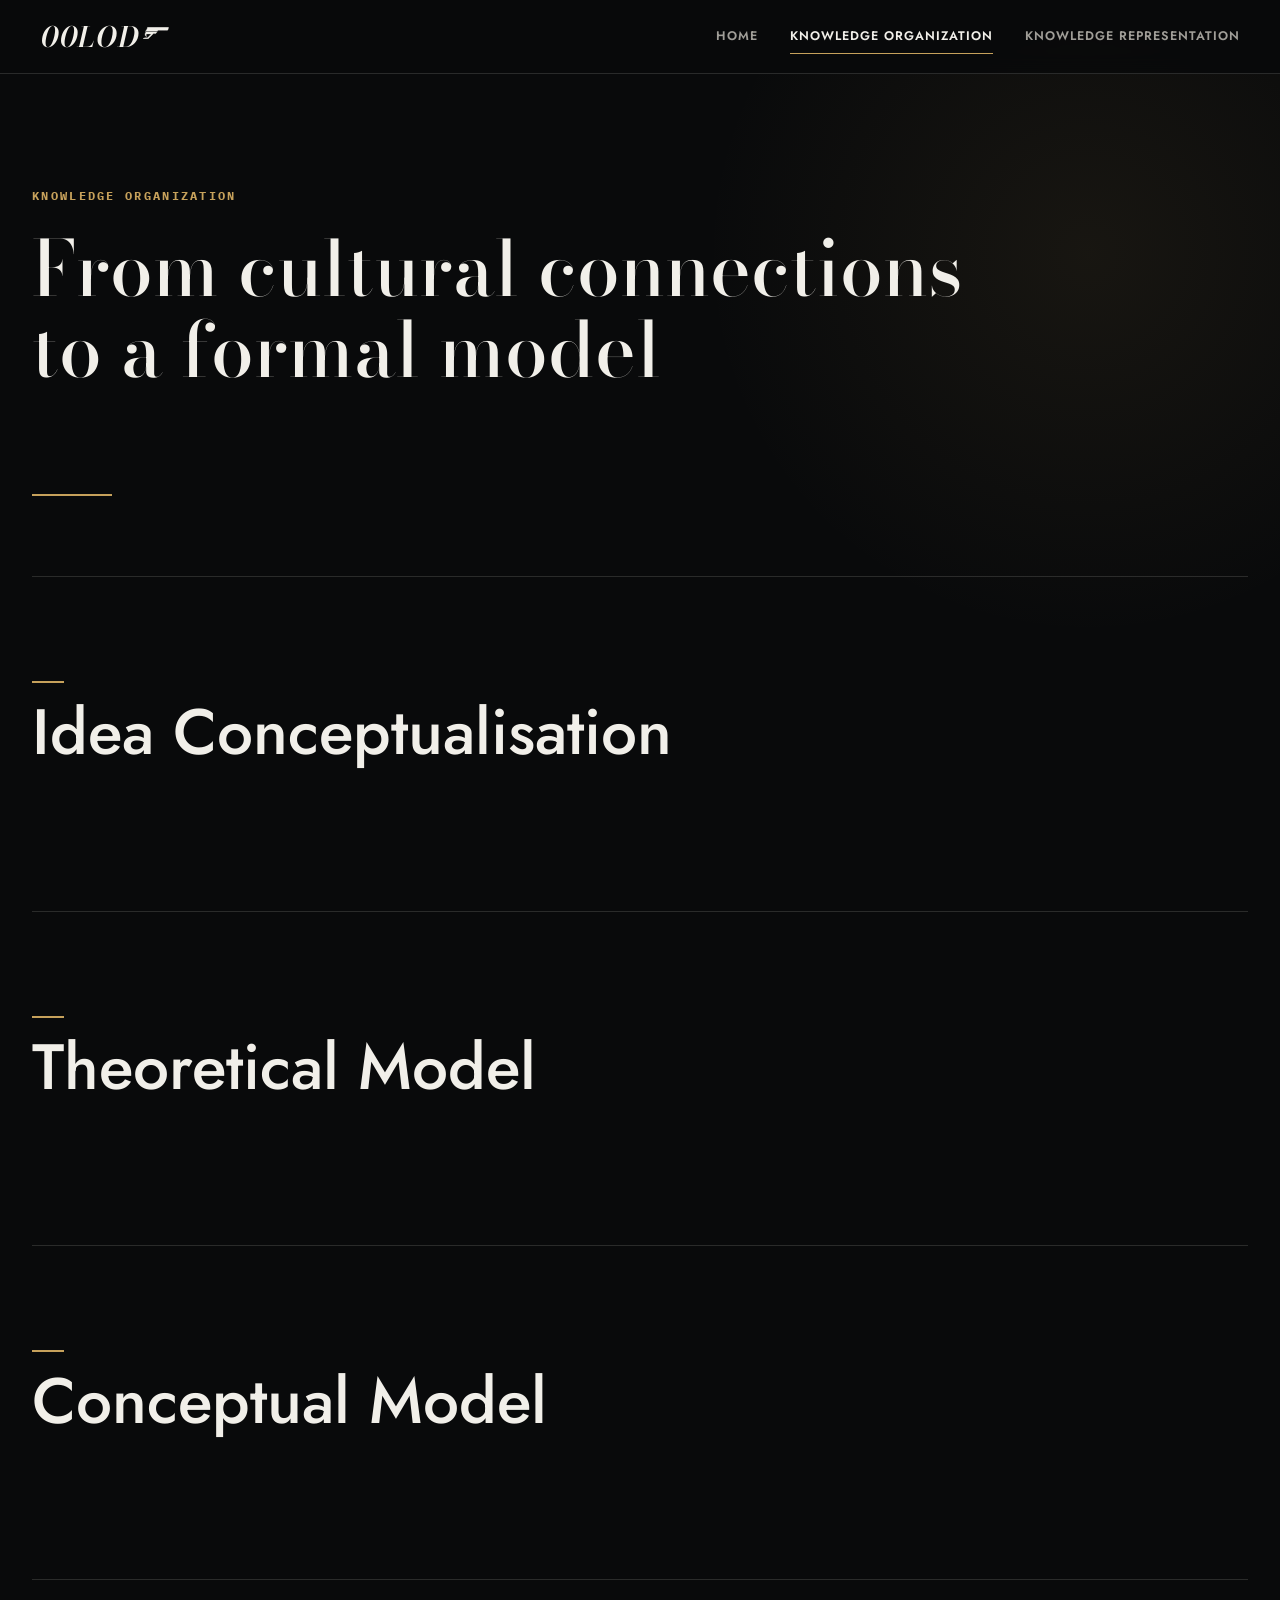
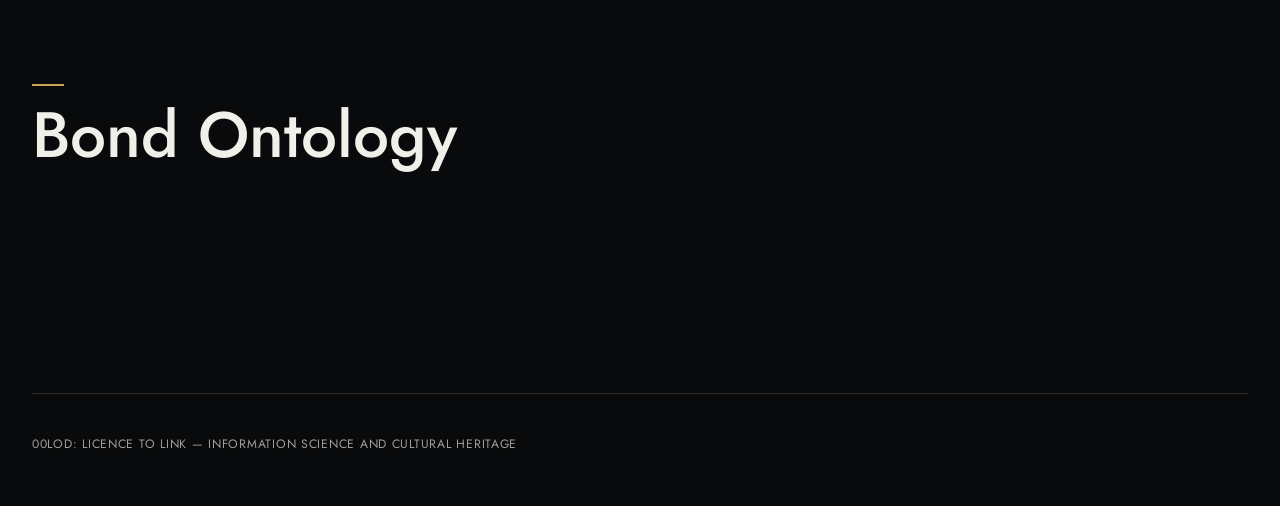
==== pages/knowledge-organization.html @ c0e9fd5c "Add initial project files and functionality" ====
<!DOCTYPE html>
<html lang="en">
<head>
    <meta charset="UTF-8">
    <meta name="viewport" content="width=device-width, initial-scale=1.0">

    <title>Knowledge Organization | 00LOD</title>

    <link rel="preconnect" href="https://fonts.googleapis.com">
    <link rel="preconnect" href="https://fonts.gstatic.com" crossorigin>

    <link href="https://fonts.googleapis.com/css2?family=Bodoni+Moda:opsz,wght@6..96,400;6..96,500;6..96,600&family=IBM+Plex+Mono:wght@400;500;600&family=Jost:wght@300;400;500;600;700&display=swap" rel="stylesheet">

    <link rel="stylesheet" href="../assets/css/style.css">
    <script src="../assets/js/site.js" defer></script>
</head>

<body>

    <header class="site-header">
        <a class="site-logo" href="../index.html" aria-label="00LOD home">
            <span class="logo-text">00LOD</span>
            <img class="logo-mark" src="../assets/img/logo.svg" alt="">
        </a>

        <button class="menu-toggle" type="button" aria-expanded="false" aria-controls="site-nav" aria-label="Open navigation">
            <span></span>
            <span></span>
            <span></span>
        </button>

        <nav class="site-nav" id="site-nav" aria-label="Main navigation">
            <a href="../index.html">Home</a>
            <a href="knowledge-organization.html" class="active">Knowledge Organization</a>
            <a href="knowledge-representation.html">Knowledge Representation</a>
        </nav>
    </header>

    <main>

        <section class="page-heading">
            <p class="eyebrow">Knowledge Organization</p>
            <h1>From cultural connections to a formal model</h1>
        </section>

        <section class="section" id="idea-conceptualisation">
            <h2>Idea Conceptualisation</h2>

            <!-- Selected entities and initial research framework -->
        </section>

        <section class="section" id="theoretical-model">
            <h2>Theoretical Model</h2>

            <!-- Theoretical model -->
        </section>

        <section class="section" id="conceptual-model">
            <h2>Conceptual Model</h2>

            <!-- Conceptual model -->
        </section>

        <section class="section" id="ontology">
            <h2>Bond Ontology</h2>

            <!-- Ontology description and LODE documentation -->
        </section>

    </main>

    <footer class="site-footer">
        <p>
            00LOD: Licence to Link — Information Science and Cultural Heritage
        </p>
    </footer>

</body>
</html>
---- assets/css/style.css ----
:root {
    --black: #090a0b;
    --black-soft: #101112;
    --surface: #161718;
    --surface-light: #1d1f20;
    --white: #f1efe9;
    --text: #dedcd6;
    --muted: #a09e98;
    --gold: #c6a15b;
    --gold-light: #dfc489;
    --gold-dark: #8f7139;
    --border: rgba(241, 239, 233, 0.14);
    --border-gold: rgba(198, 161, 91, 0.45);
    --max-width: 1240px;
    --header-height: 74px;
}

/* ---------------------------------
   RESET
---------------------------------- */

* {
    box-sizing: border-box;
}

html {
    scroll-behavior: smooth;
}

body {
    margin: 0;
    background:
        radial-gradient(
            circle at 85% 12%,
            rgba(198, 161, 91, 0.08),
            transparent 24rem
        ),
        var(--black);
    color: var(--text);
    font-family: "Jost", Arial, sans-serif;
    line-height: 1.65;
    -webkit-font-smoothing: antialiased;
}

img,
svg {
    max-width: 100%;
    height: auto;
}

a {
    color: inherit;
}

/* ---------------------------------
   TYPOGRAPHY
---------------------------------- */

h1,
h2,
h3 {
    margin-top: 0;
    color: var(--white);
    font-weight: 500;
    line-height: 1.05;
}

h1 {
    font-family: "Bodoni Moda", Georgia, serif;
    font-size: clamp(3.5rem, 8vw, 7.5rem);
}

h2 {
    font-size: clamp(2.2rem, 5vw, 4.2rem);
}

h3 {
    font-size: 1.4rem;
}

p {
    margin-top: 0;
}

::selection {
    background: var(--gold);
    color: var(--black);
}

.eyebrow,
.file-number,
.metadata-label {
    font-family: "IBM Plex Mono", Consolas, monospace;
}

/* ---------------------------------
   HEADER
---------------------------------- */

.site-header {
    min-height: var(--header-height);
    display: flex;
    justify-content: space-between;
    align-items: center;
    padding: 0 2.5rem;
    position: sticky;
    top: 0;
    z-index: 1000;
    background: rgba(9, 10, 11, 0.94);
    border-bottom: 1px solid var(--border);
    backdrop-filter: blur(10px);
}

.site-logo {
    display: inline-flex;
    align-items: center;
    gap: 0.16rem;
    color: var(--white);
    text-decoration: none;
    flex-shrink: 0;
}

.logo-text {
    font-family: "Bodoni Moda", Georgia, serif;
    font-size: 1.75rem;
    font-weight: 600;
    font-style: italic;
    line-height: 1;
    letter-spacing: 0.04em;
}

.logo-mark {
    width: 1.6rem;
    height: auto;
    display: block;
    flex-shrink: 0;
    transform: translateY(-4px);
}

.site-nav {
    display: flex;
    align-items: center;
    gap: 2rem;
}

.site-nav a {
    position: relative;
    padding: 1.65rem 0;
    color: var(--muted);
    font-size: 0.78rem;
    font-weight: 600;
    letter-spacing: 0.08em;
    text-transform: uppercase;
    text-decoration: none;
    transition: color 0.2s ease;
}

.site-nav a:hover,
.site-nav a.active {
    color: var(--white);
}

.site-nav a::after {
    content: "";
    height: 1px;
    width: 0;
    position: absolute;
    bottom: 1.2rem;
    left: 0;
    background: var(--gold);
    transition: width 0.25s ease;
}

.site-nav a:hover::after,
.site-nav a.active::after {
    width: 100%;
}

/* ---------------------------------
   HAMBURGER MENU
---------------------------------- */

.menu-toggle {
    display: none;
    width: 28px;
    padding: 0;
    background: transparent;
    border: 0;
    cursor: pointer;
}

.menu-toggle span {
    display: block;
    width: 28px;
    height: 1.5px;
    margin: 5px 0;
    background: var(--white);
    transform-origin: center;
    transition: transform 0.25s ease, opacity 0.25s ease;
}

.menu-toggle[aria-expanded="true"] span:nth-child(1) {
    transform: translateY(6.5px) rotate(45deg);
}

.menu-toggle[aria-expanded="true"] span:nth-child(2) {
    opacity: 0;
}

.menu-toggle[aria-expanded="true"] span:nth-child(3) {
    transform: translateY(-6.5px) rotate(-45deg);
}

/* ---------------------------------
   MAIN LAYOUT
---------------------------------- */

main {
    width: min(calc(100% - 4rem), var(--max-width));
    margin: 0 auto;
}

/* ---------------------------------
   HERO
---------------------------------- */

.hero {
    min-height: calc(100vh - var(--header-height));
    display: flex;
    flex-direction: column;
    justify-content: center;
    position: relative;
    padding: 7rem 0 8rem;
}

.hero::before {
    content: "007";
    position: absolute;
    right: 0;
    top: 50%;
    transform: translateY(-55%);
    color: rgba(241, 239, 233, 0.025);
    font-size: clamp(10rem, 28vw, 25rem);
    font-weight: 700;
    line-height: 0.8;
    letter-spacing: -0.08em;
    pointer-events: none;
    user-select: none;
}

.hero::after {
    content: "";
    position: absolute;
    left: 0;
    bottom: 3rem;
    width: 100%;
    height: 1px;
    background: linear-gradient(
        90deg,
        var(--gold),
        var(--border) 22%,
        transparent 70%
    );
}

.eyebrow {
    margin-bottom: 1.5rem;
    color: var(--gold);
    font-size: 0.72rem;
    font-weight: 700;
    letter-spacing: 0.2em;
    text-transform: uppercase;
}

.hero h1 {
    max-width: 1050px;
    margin-bottom: 2.2rem;
    position: relative;
    z-index: 1;
}

.research-question {
    max-width: 900px;
    margin-bottom: 1.8rem;
    color: var(--white);
    font-size: clamp(1.4rem, 3vw, 2.15rem);
    font-weight: 300;
    line-height: 1.3;
}

.research-question::before {
    content: "RQ";
    display: inline-block;
    margin-right: 1rem;
    padding-right: 1rem;
    border-right: 1px solid var(--gold);
    color: var(--gold);
    font-size: 0.62em;
    font-weight: 700;
    letter-spacing: 0.14em;
}

.intro {
    max-width: 760px;
    color: var(--muted);
    font-size: 1.08rem;
}

/* ---------------------------------
   PAGE HEADINGS
---------------------------------- */

.page-heading {
    min-height: 52vh;
    display: flex;
    flex-direction: column;
    justify-content: flex-end;
    padding: 7rem 0 5rem;
    position: relative;
}

.page-heading::after {
    content: "";
    width: 5rem;
    height: 2px;
    margin-top: 2.5rem;
    background: var(--gold);
}

.page-heading h1 {
    max-width: 1000px;
    font-size: clamp(3rem, 6vw, 5.8rem);
}

/* ---------------------------------
   SECTIONS
---------------------------------- */

.section {
    padding: 6.5rem 0;
    border-top: 1px solid var(--border);
}

.section > p {
    max-width: 820px;
    color: var(--muted);
    font-size: 1.05rem;
}

.section h2 {
    position: relative;
    margin-bottom: 2.5rem;
}

.section h2::before {
    content: "";
    display: block;
    width: 2rem;
    height: 2px;
    margin-bottom: 1rem;
    background: var(--gold);
}

/* ---------------------------------
   PROJECT
---------------------------------- */

.project-grid {
    display: grid;
    grid-template-columns: 1.4fr 1fr;
    gap: 5rem;
    align-items: start;
}

.project-intro {
    max-width: 700px;
    color: var(--text);
    font-size: 1.15rem;
}

.project-intro p:last-child {
    color: var(--muted);
}

.project-facts {
    border-top: 1px solid var(--border);
}

.project-fact {
    display: flex;
    flex-direction: column;
    gap: 0.3rem;
    padding: 1.1rem 0;
    border-bottom: 1px solid var(--border);
}

.project-label {
    color: var(--gold);
    font-family: "IBM Plex Mono", Consolas, monospace;
    font-size: 0.68rem;
    font-weight: 600;
    letter-spacing: 0.12em;
    text-transform: uppercase;
}

/* ---------------------------------
   MISSION FILES
---------------------------------- */

.mission-grid {
    display: grid;
    grid-template-columns: repeat(auto-fit, minmax(220px, 1fr));
    gap: 1.25rem;
    margin-top: 3rem;
}

.mission-card {
    overflow: hidden;
    background: var(--surface);
    border: 1px solid var(--border);
    transition: transform 0.25s ease, border-color 0.25s ease;
}

.mission-card:hover {
    transform: translateY(-4px);
    border-color: var(--border-gold);
}

.mission-card-link {
    display: block;
    height: 100%;
    text-decoration: none;
}

.mission-card img {
    display: block;
    width: 100%;
    aspect-ratio: 4 / 3;
    object-fit: cover;
    filter: grayscale(20%) contrast(1.05);
    transition: filter 0.3s ease, transform 0.35s ease;
}

.mission-card img.contain {
    object-fit: contain;
    padding: 1rem;
    background: var(--black-soft);
}

.mission-card:hover img {
    filter: grayscale(0);
    transform: scale(1.015);
}

.mission-card-content {
    padding: 1.25rem;
}

.mission-card .file-number,
.dossier .file-number {
    display: block;
    margin-bottom: 0.65rem;
    color: var(--gold);
    font-family: "IBM Plex Mono", Consolas, monospace;
    font-size: 0.68rem;
    font-weight: 600;
    letter-spacing: 0.14em;
    text-transform: uppercase;
}

.mission-card h3 {
    margin-bottom: 1rem;
}

.open-dossier {
    color: var(--muted);
    font-family: "IBM Plex Mono", Consolas, monospace;
    font-size: 0.68rem;
    letter-spacing: 0.08em;
    text-transform: uppercase;
}

.mission-card:hover .open-dossier {
    color: var(--gold-light);
}

/* ---------------------------------
   DOSSIERS
---------------------------------- */

.dossier {
    padding: 4rem 0;
    scroll-margin-top: calc(var(--header-height) + 2rem);
    border-top: 1px solid var(--border);
}

.dossier:first-of-type {
    margin-top: 3rem;
}

.dossier-heading {
    margin-bottom: 2rem;
}

.dossier-heading h3 {
    margin: 0;
    font-family: "Bodoni Moda", Georgia, serif;
    font-size: clamp(2.4rem, 5vw, 4rem);
}

.dossier-grid {
    display: grid;
    grid-template-columns: minmax(260px, 0.8fr) 1.2fr;
    gap: 3rem;
    align-items: start;
}

.dossier-media img {
    display: block;
    width: 100%;
    max-height: 560px;
    object-fit: cover;
    background: var(--black-soft);
}

.dossier-media img.contain {
    object-fit: contain;
    padding: 1rem;
}

.dossier-content > p {
    color: var(--muted);
    font-size: 1.05rem;
}

.image-credit {
    margin-top: 0.6rem;
    color: var(--muted);
    font-family: "IBM Plex Mono", Consolas, monospace;
    font-size: 0.68rem;
}

.image-credit a {
    text-underline-offset: 0.2em;
}

.image-credit a:hover {
    color: var(--gold-light);
}

.back-to-files {
    display: inline-block;
    margin-top: 1.5rem;
    color: var(--gold-light);
    font-family: "IBM Plex Mono", Consolas, monospace;
    font-size: 0.7rem;
    letter-spacing: 0.08em;
    text-decoration: none;
    text-transform: uppercase;
}

/* ---------------------------------
   EMBEDDED MEDIA
---------------------------------- */

.embedded-media {
    margin-top: 1.5rem;
}

.media-label {
    margin-bottom: 0.75rem;
    color: var(--gold);
    font-family: "IBM Plex Mono", Consolas, monospace;
    font-size: 0.68rem;
    font-weight: 600;
    letter-spacing: 0.12em;
    text-transform: uppercase;
}

/* ---------------------------------
   MODEL / GRAPH VISUALISATIONS
---------------------------------- */

.visualisation {
    margin-top: 3rem;
    padding: 1rem;
    background: var(--white);
    border: 1px solid var(--border);
}

.visualisation img,
.visualisation svg {
    display: block;
    width: 100%;
    height: auto;
}

.visualisation-caption {
    margin-top: 1rem;
    color: var(--muted);
    font-size: 0.82rem;
}

/* ---------------------------------
   CODE / RDF / TEI
---------------------------------- */

pre {
    margin: 2rem 0;
    padding: 1.5rem;
    overflow-x: auto;
    background: var(--black-soft);
    color: var(--text);
    border: 1px solid var(--border);
    border-left: 2px solid var(--gold);
    font-family: "IBM Plex Mono", Consolas, monospace;
    font-size: 0.84rem;
    line-height: 1.65;
}

code {
    font-family: "IBM Plex Mono", Consolas, monospace;
}

/* ---------------------------------
   TABLES
---------------------------------- */

table {
    width: 100%;
    margin: 2rem 0;
    border-collapse: collapse;
    font-size: 0.92rem;
}

th,
td {
    padding: 0.9rem 1rem;
    text-align: left;
    border-bottom: 1px solid var(--border);
}

th {
    color: var(--gold);
    font-size: 0.72rem;
    font-weight: 700;
    letter-spacing: 0.1em;
    text-transform: uppercase;
}

td {
    color: var(--text);
}

tr:hover td {
    background: rgba(241, 239, 233, 0.025);
}

/* ---------------------------------
   FOOTER
---------------------------------- */

.site-footer {
    width: min(calc(100% - 4rem), var(--max-width));
    margin: 5rem auto 0;
    padding: 2.5rem 0;
    border-top: 1px solid var(--border);
    color: var(--muted);
    font-size: 0.76rem;
    letter-spacing: 0.06em;
    text-transform: uppercase;
}

/* ---------------------------------
   MOBILE
---------------------------------- */

@media (max-width: 850px) {
    .site-header {
        padding: 1rem 1.25rem;
    }

    .site-logo {
        padding: 0.4rem 0;
    }

    .logo-text {
        font-size: 1.55rem;
    }

    .logo-mark {
        width: 1.5rem;
    }

    .menu-toggle {
        display: block;
    }

    .site-nav {
        display: none;
        position: absolute;
        top: calc(100% + 0.75rem);
        right: 1.25rem;
        width: min(320px, calc(100vw - 2.5rem));
        flex-direction: column;
        align-items: flex-end;
        gap: 0;
        padding: 0.65rem 1rem;
        background: rgba(10, 10, 11, 0.97);
        border: 1px solid rgba(198, 161, 91, 0.28);
        border-radius: 12px;
        box-shadow: 0 18px 40px rgba(0, 0, 0, 0.35);
        backdrop-filter: blur(12px);
        z-index: 1100;
    }

    .site-nav.open {
        display: flex;
    }

    .site-nav a {
        width: 100%;
        padding: 0.85rem 0;
        text-align: right;
        border-bottom: 1px solid var(--border);
    }

    .site-nav a:last-child {
        border-bottom: 0;
    }

    .site-nav a::after {
        display: none;
    }

    .dossier-grid {
        grid-template-columns: 1fr;
        gap: 2rem;
    }

    main,
    .site-footer {
        width: min(calc(100% - 2rem), var(--max-width));
    }

    .hero {
        min-height: auto;
        padding: 6rem 0;
    }

    .hero::before {
        top: 40%;
        font-size: 14rem;
    }

    .section {
        padding: 4.5rem 0;
    }

    .metadata-row {
        grid-template-columns: 1fr;
        gap: 0.2rem;
    }
}

@media (max-width: 520px) {
    h1 {
        font-size: 3.25rem;
    }

    .hero::before {
        display: none;
    }

    .research-question::before {
        display: block;
        width: fit-content;
        margin: 0 0 0.7rem;
        padding: 0;
        border: 0;
    }

    .project-grid {
        grid-template-columns: 1fr;
        gap: 2.5rem;
    }

    .mission-grid {
        grid-template-columns: 1fr;
    }
}
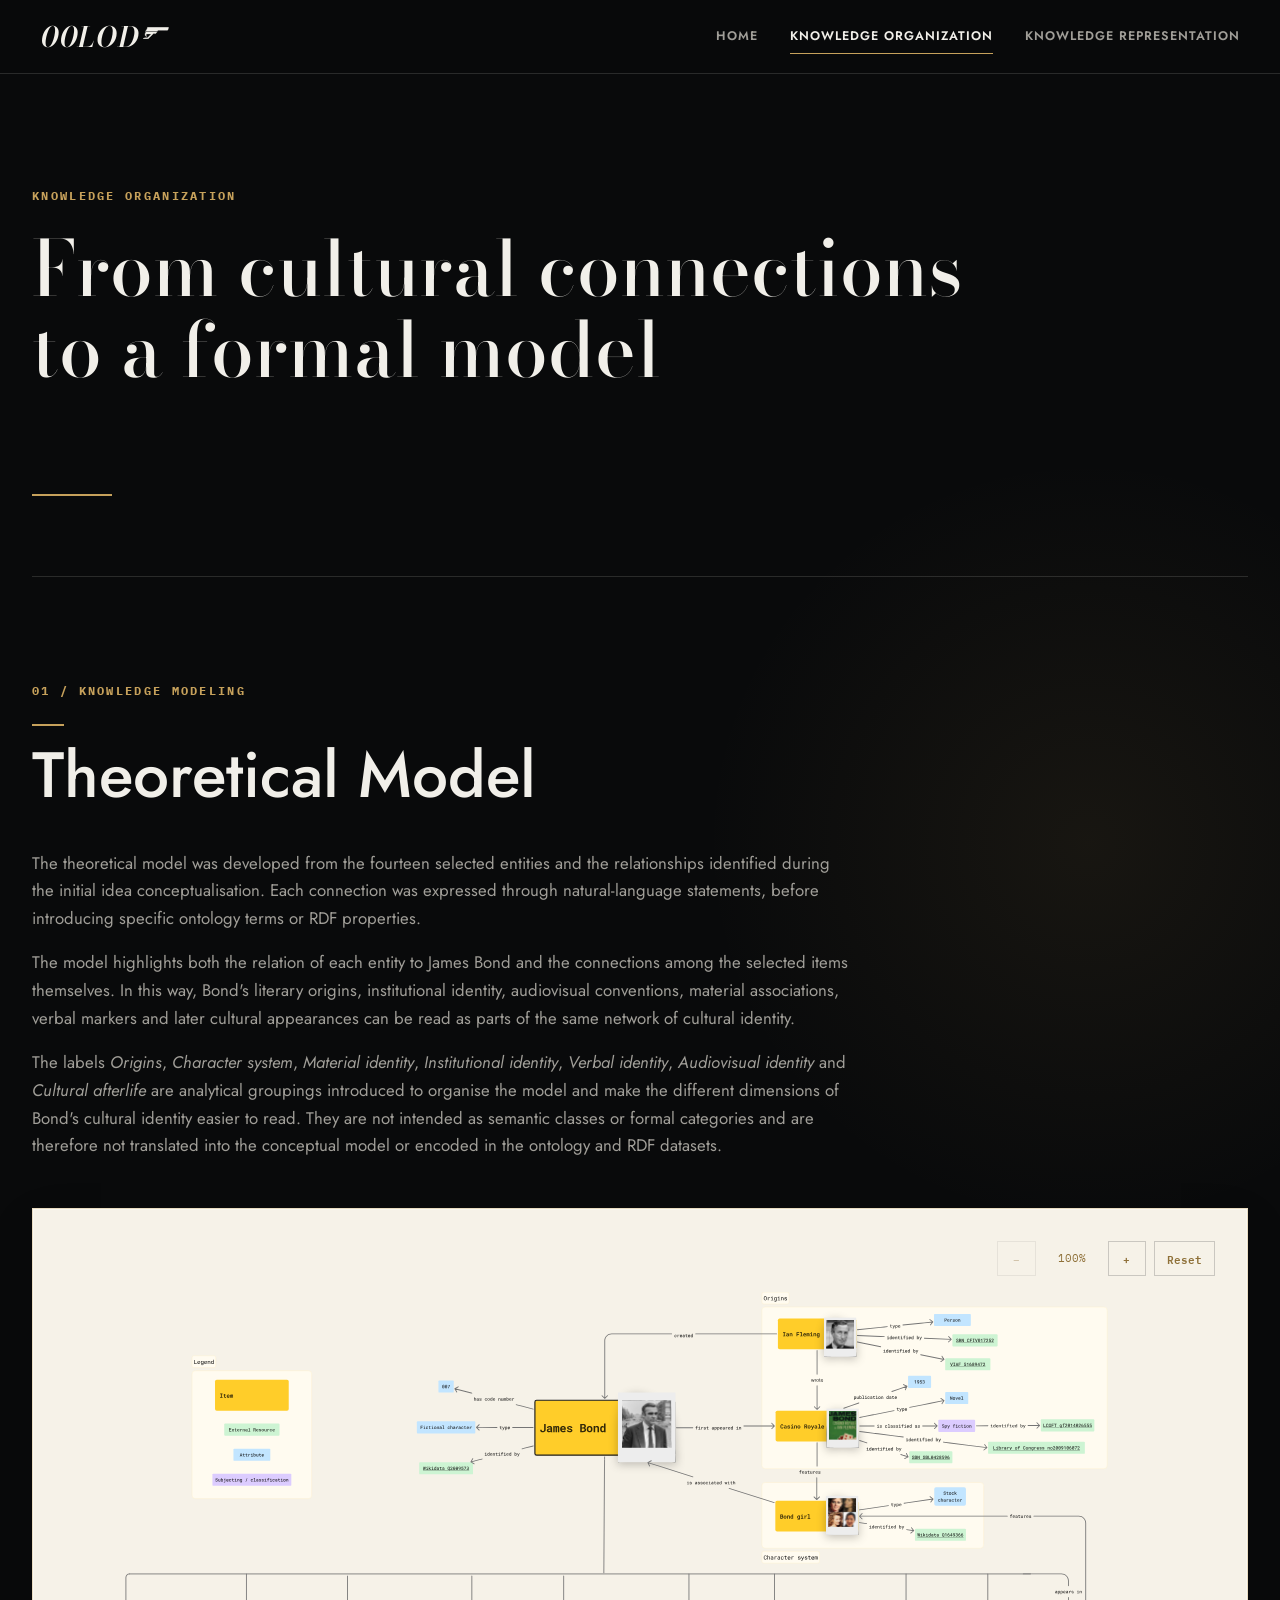
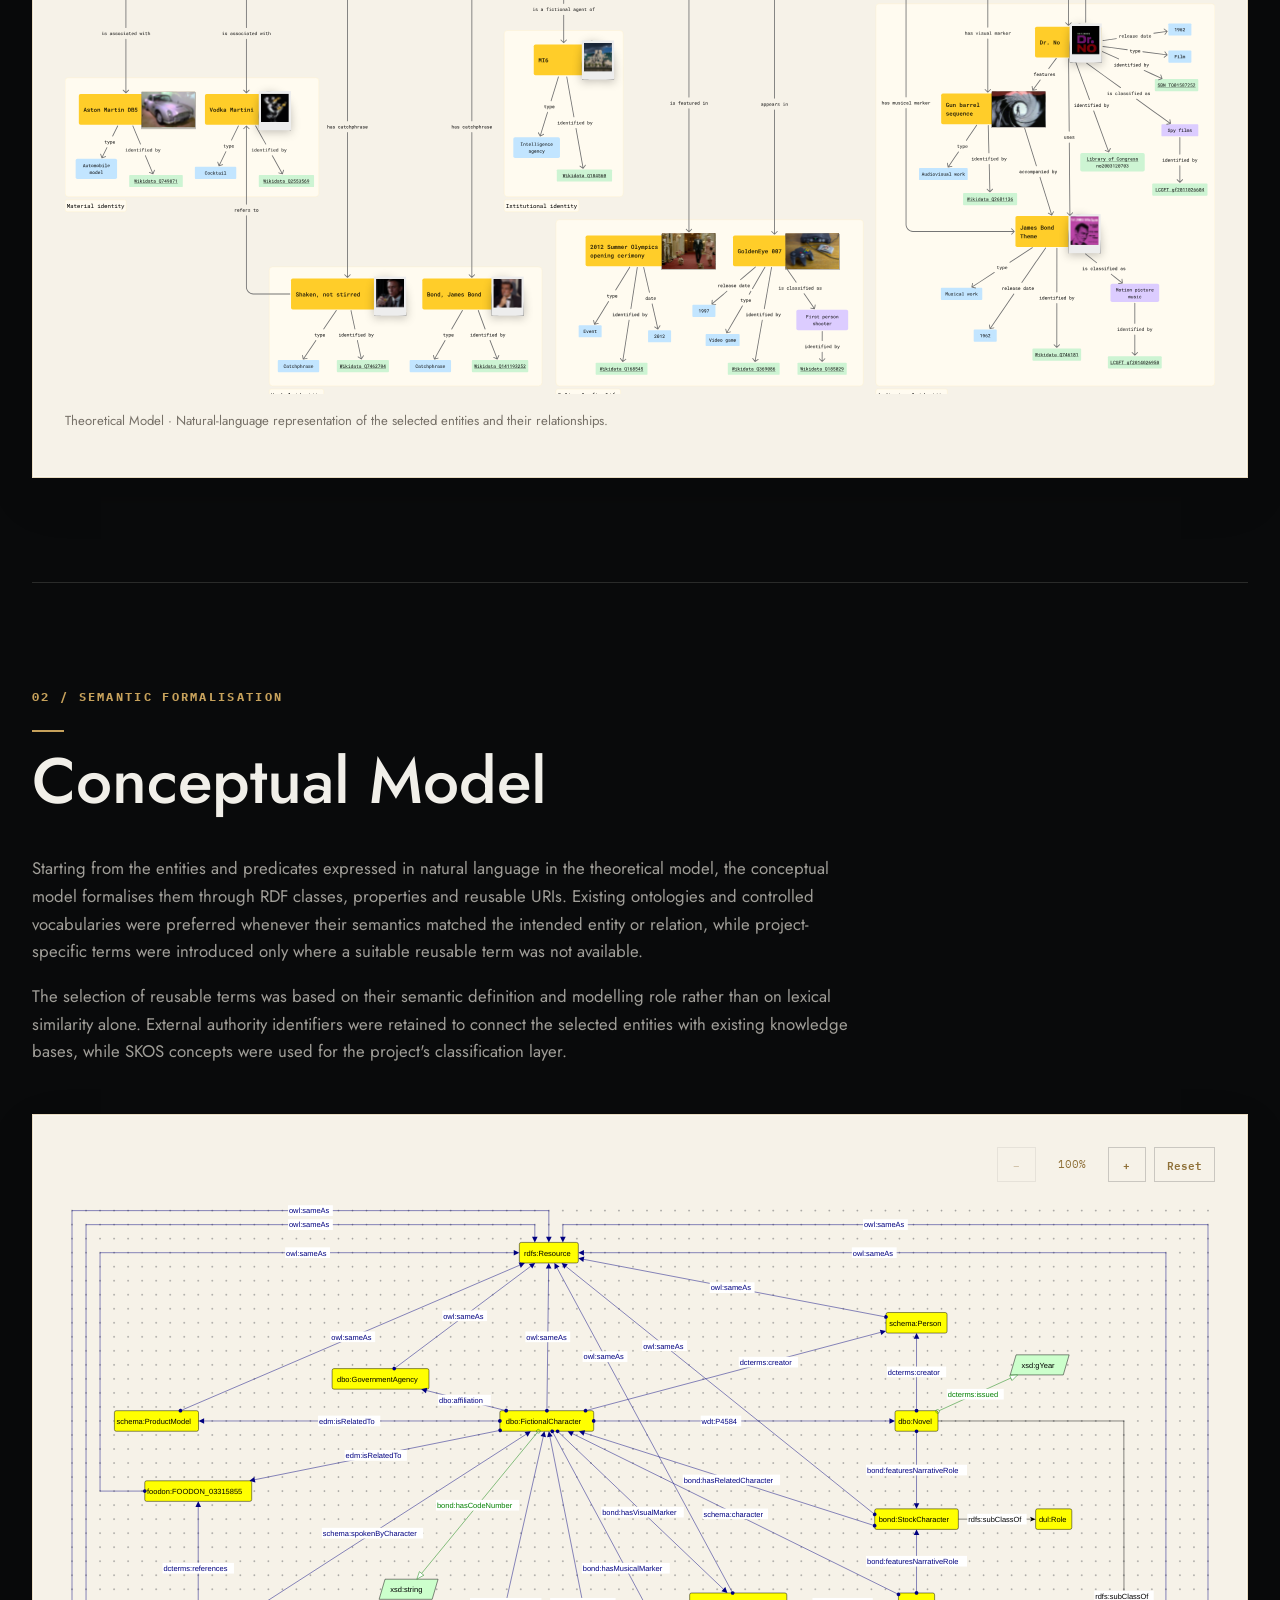
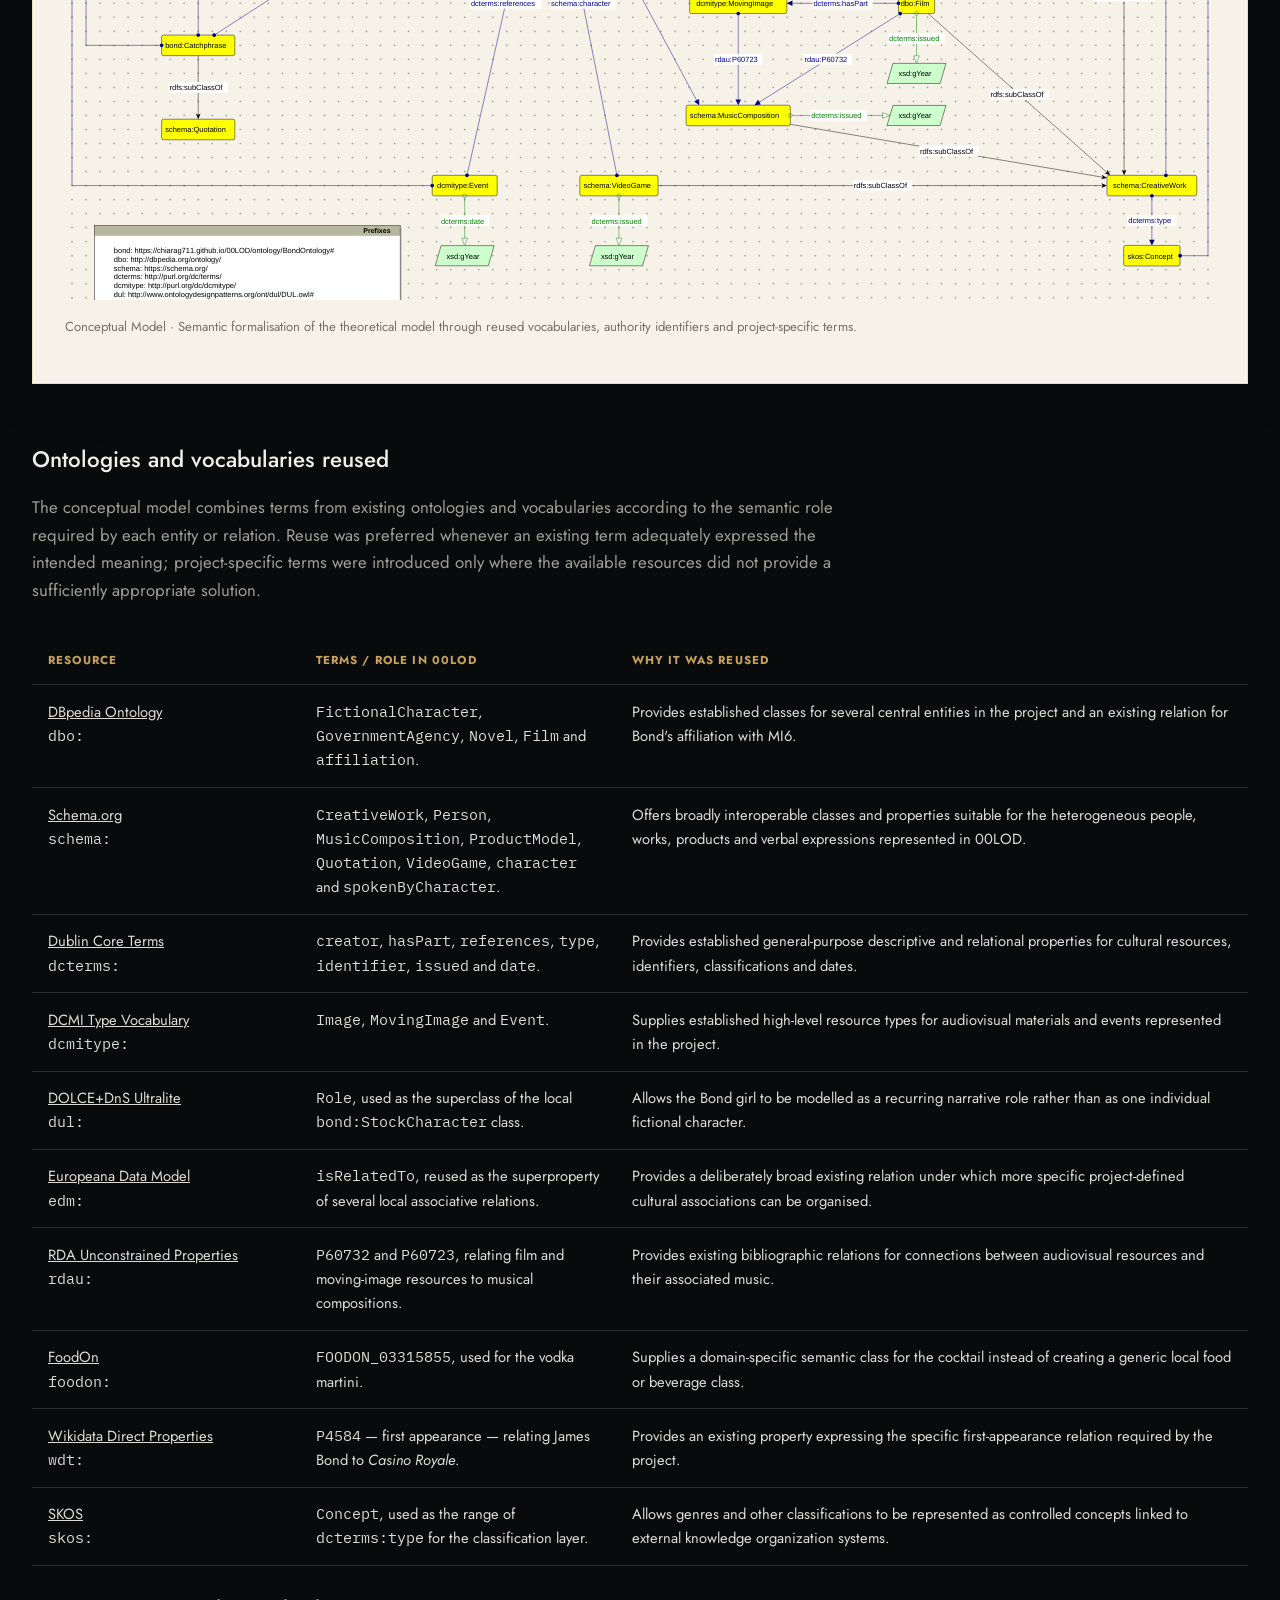
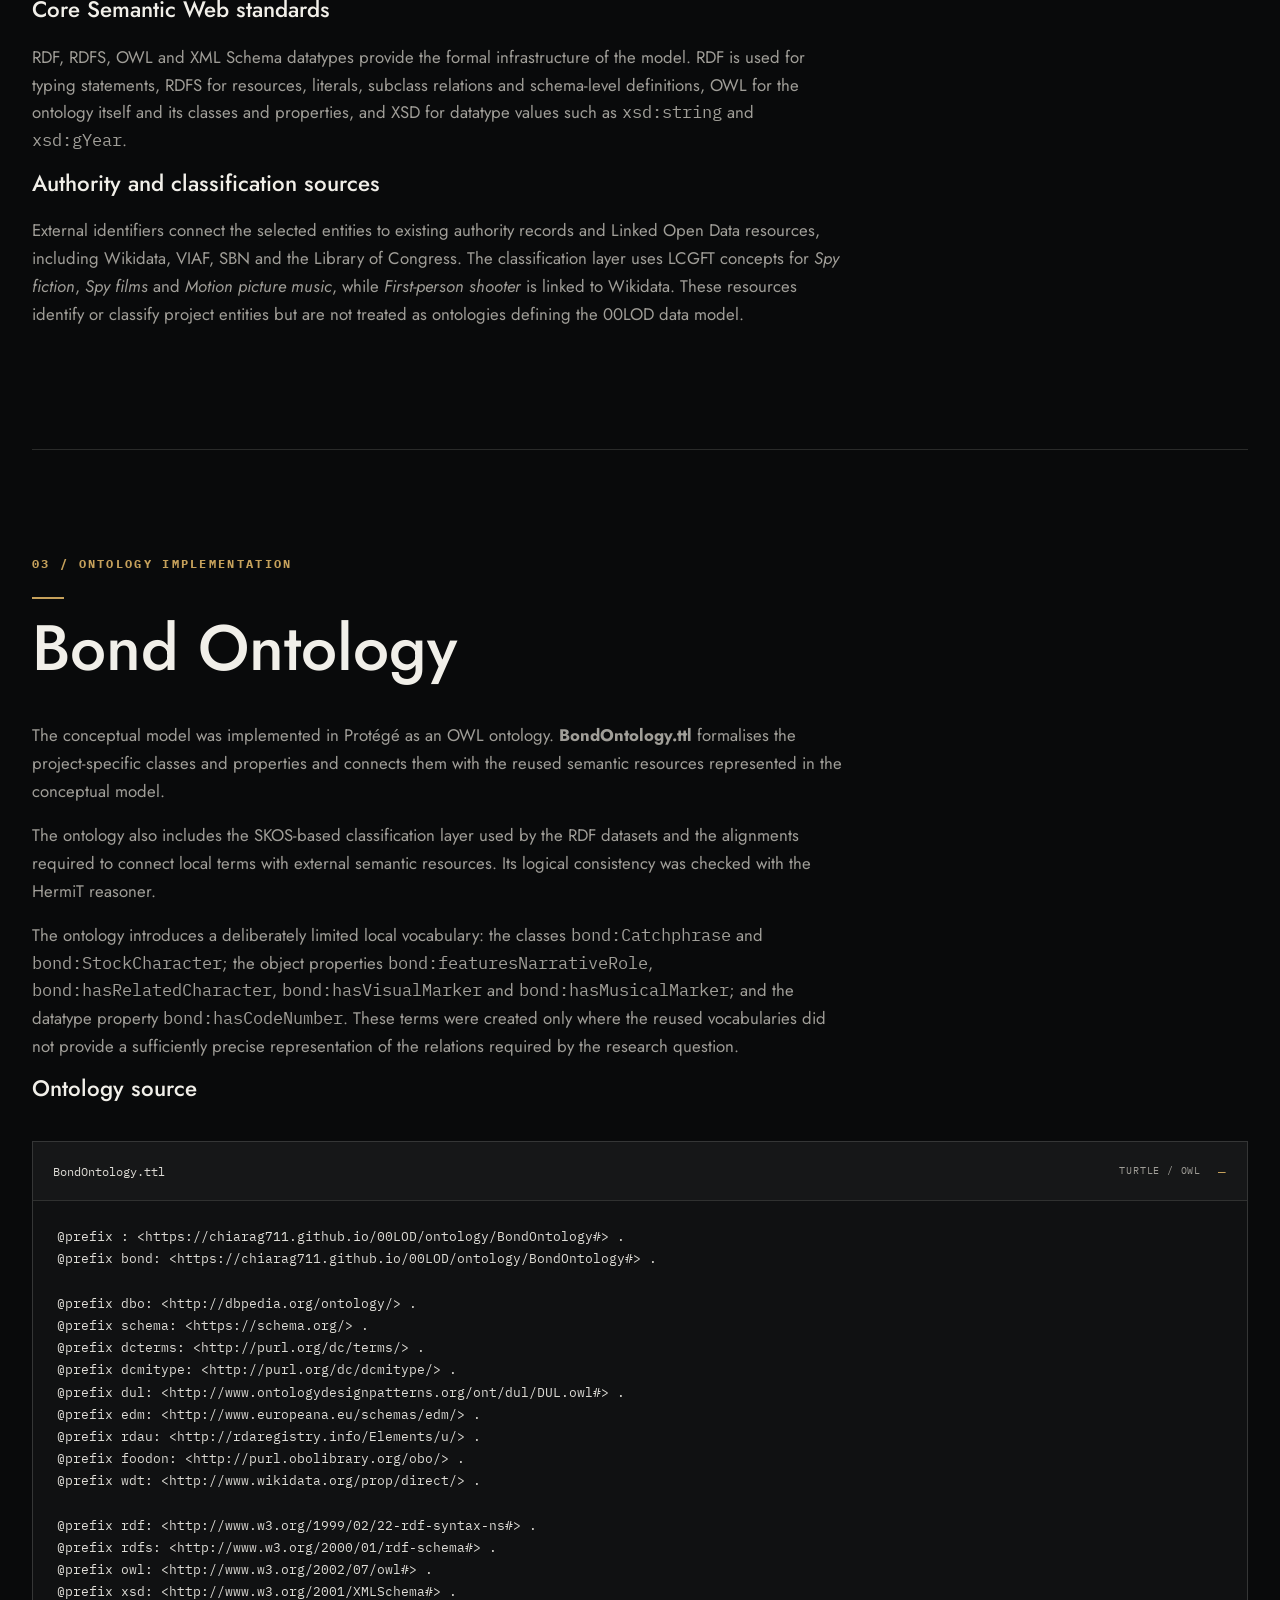
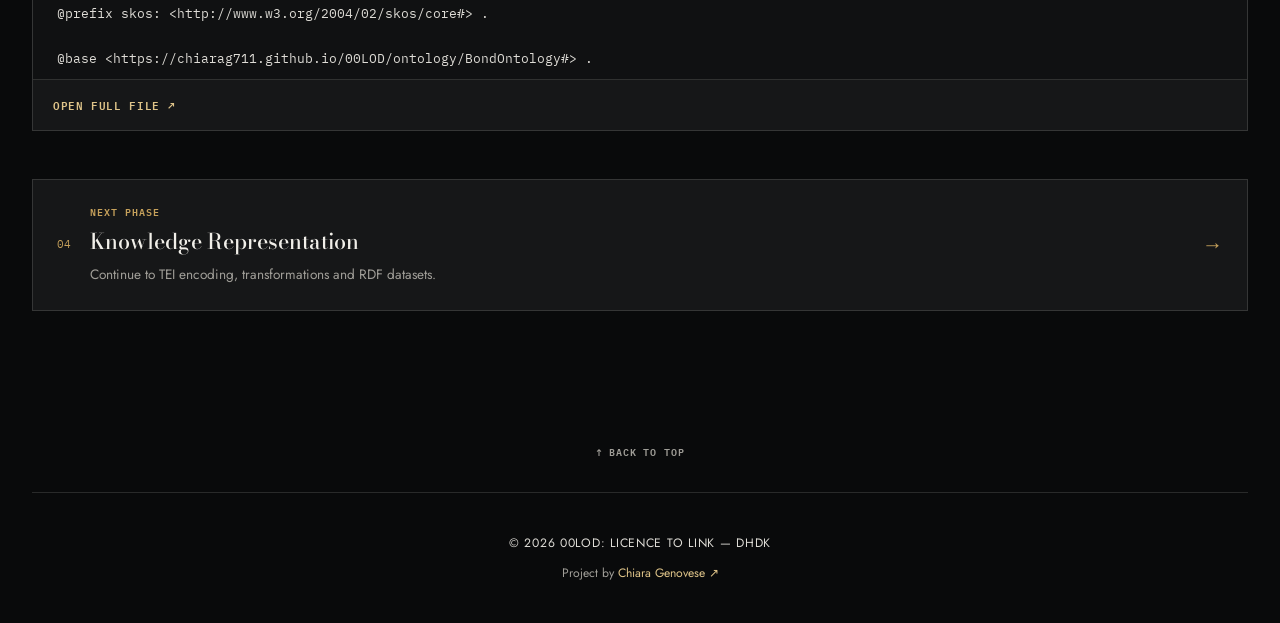
==== commit cc27db11: "Enhance knowledge organization page" ====
--- a/pages/knowledge-organization.html
+++ b/pages/knowledge-organization.html
@@ -1,22 +1,25 @@
 <!DOCTYPE html>
 <html lang="en">
+
 <head>
+    <!-- Basic metadata -->
     <meta charset="UTF-8">
     <meta name="viewport" content="width=device-width, initial-scale=1.0">
-
     <title>Knowledge Organization | 00LOD</title>
 
+    <!-- Google Fonts -->
     <link rel="preconnect" href="https://fonts.googleapis.com">
     <link rel="preconnect" href="https://fonts.gstatic.com" crossorigin>
-
     <link href="https://fonts.googleapis.com/css2?family=Bodoni+Moda:opsz,wght@6..96,400;6..96,500;6..96,600&family=IBM+Plex+Mono:wght@400;500;600&family=Jost:wght@300;400;500;600;700&display=swap" rel="stylesheet">
 
+    <!-- Project assets -->
     <link rel="stylesheet" href="../assets/css/style.css">
     <script src="../assets/js/site.js" defer></script>
 </head>
 
 <body>
 
+    <!-- Header -->
     <header class="site-header">
         <a class="site-logo" href="../index.html" aria-label="00LOD home">
             <span class="logo-text">00LOD</span>
@@ -38,42 +41,380 @@
 
     <main>
 
+        <!-- Page heading -->
         <section class="page-heading">
             <p class="eyebrow">Knowledge Organization</p>
             <h1>From cultural connections to a formal model</h1>
         </section>
 
-        <section class="section" id="idea-conceptualisation">
-            <h2>Idea Conceptualisation</h2>
-
-            <!-- Selected entities and initial research framework -->
+        <!-- Theoretical model -->
+        <section class="section" id="theoretical-model">
+            <p class="eyebrow">01 / Knowledge Modeling</p>
+            <h2>Theoretical Model</h2>
+
+            <p>
+                The theoretical model was developed from the fourteen selected entities and the relationships identified
+                during the initial idea conceptualisation. Each connection was expressed through natural-language
+                statements, before introducing specific ontology terms or RDF properties.
+            </p>
+
+            <p>
+                The model highlights both the relation of each entity to James Bond and the connections among the selected
+                items themselves. In this way, Bond's literary origins, institutional identity, audiovisual conventions,
+                material associations, verbal markers and later cultural appearances can be read as parts of the same
+                network of cultural identity.
+            </p>
+
+            <p>
+                The labels <em>Origins</em>, <em>Character system</em>, <em>Material identity</em>,
+                <em>Institutional identity</em>, <em>Verbal identity</em>, <em>Audiovisual identity</em>
+                and <em>Cultural afterlife</em> are analytical groupings introduced to organise the model
+                and make the different dimensions of Bond's cultural identity easier to read. They are
+                not intended as semantic classes or formal categories and are therefore not translated
+                into the conceptual model or encoded in the ontology and RDF datasets.
+            </p>
+
+            <div class="visualisation visualisation-model model-viewer" data-model-viewer>
+                <div class="model-toolbar" aria-label="Theoretical model zoom controls">
+                    <button type="button" data-model-zoom="out" aria-label="Zoom out">−</button>
+                    <span class="model-zoom-value" data-zoom-value aria-live="polite">100%</span>
+                    <button type="button" data-model-zoom="in" aria-label="Zoom in">+</button>
+                    <button type="button" data-model-zoom="reset">Reset</button>
+                </div>
+
+                <div class="model-viewport">
+                    <img class="model-zoom-image" data-model-image src="../models/theoretical_model.svg" alt="Theoretical model of the 00LOD project">
+                </div>
+
+                <p class="visualisation-caption">
+                    Theoretical Model · Natural-language representation of the selected entities and their relationships.
+                </p>
+            </div>
         </section>
 
-        <section class="section" id="theoretical-model">
-            <h2>Theoretical Model</h2>
-
-            <!-- Theoretical model -->
+        <!-- Conceptual model -->
+        <section class="section" id="conceptual-model">
+            <p class="eyebrow">02 / Semantic Formalisation</p>
+            <h2>Conceptual Model</h2>
+
+            <p>
+                Starting from the entities and predicates expressed in natural language in the theoretical model, the
+                conceptual model formalises them through RDF classes, properties and reusable URIs. Existing ontologies
+                and controlled vocabularies were preferred whenever their semantics matched the intended entity or
+                relation, while project-specific terms were introduced only where a suitable reusable term was not
+                available.
+            </p>
+
+            <p>
+                The selection of reusable terms was based on their semantic definition and modelling role rather than on
+                lexical similarity alone. External authority identifiers were retained to connect the selected entities
+                with existing knowledge bases, while SKOS concepts were used for the project's classification layer.
+            </p>
+
+            <div class="visualisation visualisation-model model-viewer" data-model-viewer>
+                <div class="model-toolbar" aria-label="Conceptual model zoom controls">
+                    <button type="button" data-model-zoom="out" aria-label="Zoom out">−</button>
+                    <span class="model-zoom-value" data-zoom-value aria-live="polite">100%</span>
+                    <button type="button" data-model-zoom="in" aria-label="Zoom in">+</button>
+                    <button type="button" data-model-zoom="reset">Reset</button>
+                </div>
+
+                <div class="model-viewport">
+                    <img class="model-zoom-image" data-model-image src="../models/conceptual_model.svg" alt="Conceptual model of the 00LOD project">
+                </div>
+
+                <p class="visualisation-caption">
+                    Conceptual Model · Semantic formalisation of the theoretical model through reused vocabularies,
+                    authority identifiers and project-specific terms.
+                </p>
+            </div>
+
+            <h3>Ontologies and vocabularies reused</h3>
+
+            <p>
+                The conceptual model combines terms from existing ontologies and vocabularies according
+                to the semantic role required by each entity or relation. Reuse was preferred whenever
+                an existing term adequately expressed the intended meaning; project-specific terms were
+                introduced only where the available resources did not provide a sufficiently appropriate
+                solution.
+            </p>
+
+            <table>
+                <thead>
+                    <tr>
+                        <th>Resource</th>
+                        <th>Terms / role in 00LOD</th>
+                        <th>Why it was reused</th>
+                    </tr>
+                </thead>
+
+                <tbody>
+                    <tr>
+                        <td>
+                            <a href="https://dbpedia.org/ontology/" target="_blank" rel="noopener">
+                                DBpedia Ontology
+                            </a>
+                            <br><code>dbo:</code>
+                        </td>
+                        <td>
+                            <code>FictionalCharacter</code>, <code>GovernmentAgency</code>,
+                            <code>Novel</code>, <code>Film</code> and <code>affiliation</code>.
+                        </td>
+                        <td>
+                            Provides established classes for several central entities in the project and
+                            an existing relation for Bond's affiliation with MI6.
+                        </td>
+                    </tr>
+
+                    <tr>
+                        <td>
+                            <a href="https://schema.org/" target="_blank" rel="noopener">
+                                Schema.org
+                            </a>
+                            <br><code>schema:</code>
+                        </td>
+                        <td>
+                            <code>CreativeWork</code>, <code>Person</code>, <code>MusicComposition</code>,
+                            <code>ProductModel</code>, <code>Quotation</code>, <code>VideoGame</code>,
+                            <code>character</code> and <code>spokenByCharacter</code>.
+                        </td>
+                        <td>
+                            Offers broadly interoperable classes and properties suitable for the heterogeneous
+                            people, works, products and verbal expressions represented in 00LOD.
+                        </td>
+                    </tr>
+
+                    <tr>
+                        <td>
+                            <a href="https://www.dublincore.org/specifications/dublin-core/dcmi-terms/" target="_blank" rel="noopener">
+                                Dublin Core Terms
+                            </a>
+                            <br><code>dcterms:</code>
+                        </td>
+                        <td>
+                            <code>creator</code>, <code>hasPart</code>, <code>references</code>,
+                            <code>type</code>, <code>identifier</code>, <code>issued</code> and
+                            <code>date</code>.
+                        </td>
+                        <td>
+                            Provides established general-purpose descriptive and relational properties
+                            for cultural resources, identifiers, classifications and dates.
+                        </td>
+                    </tr>
+
+                    <tr>
+                        <td>
+                            <a href="https://www.dublincore.org/specifications/dublin-core/dcmi-type-vocabulary/" target="_blank" rel="noopener">
+                                DCMI Type Vocabulary
+                            </a>
+                            <br><code>dcmitype:</code>
+                        </td>
+                        <td>
+                            <code>Image</code>, <code>MovingImage</code> and <code>Event</code>.
+                        </td>
+                        <td>
+                            Supplies established high-level resource types for audiovisual materials
+                            and events represented in the project.
+                        </td>
+                    </tr>
+
+                    <tr>
+                        <td>
+                            <a href="http://www.ontologydesignpatterns.org/ont/dul/DUL.owl" target="_blank" rel="noopener">
+                                DOLCE+DnS Ultralite
+                            </a>
+                            <br><code>dul:</code>
+                        </td>
+                        <td>
+                            <code>Role</code>, used as the superclass of the local
+                            <code>bond:StockCharacter</code> class.
+                        </td>
+                        <td>
+                            Allows the Bond girl to be modelled as a recurring narrative role rather than
+                            as one individual fictional character.
+                        </td>
+                    </tr>
+
+                    <tr>
+                        <td>
+                            <a href="http://www.europeana.eu/schemas/edm/" target="_blank" rel="noopener">
+                                Europeana Data Model
+                            </a>
+                            <br><code>edm:</code>
+                        </td>
+                        <td>
+                            <code>isRelatedTo</code>, reused as the superproperty of several local
+                            associative relations.
+                        </td>
+                        <td>
+                            Provides a deliberately broad existing relation under which more specific
+                            project-defined cultural associations can be organised.
+                        </td>
+                    </tr>
+
+                    <tr>
+                        <td>
+                            <a href="http://rdaregistry.info/Elements/u/" target="_blank" rel="noopener">
+                                RDA Unconstrained Properties
+                            </a>
+                            <br><code>rdau:</code>
+                        </td>
+                        <td>
+                            <code>P60732</code> and <code>P60723</code>, relating film and moving-image
+                            resources to musical compositions.
+                        </td>
+                        <td>
+                            Provides existing bibliographic relations for connections between audiovisual
+                            resources and their associated music.
+                        </td>
+                    </tr>
+
+                    <tr>
+                        <td>
+                            <a href="http://purl.obolibrary.org/obo/FOODON_03315855" target="_blank" rel="noopener">
+                                FoodOn
+                            </a>
+                            <br><code>foodon:</code>
+                        </td>
+                        <td>
+                            <code>FOODON_03315855</code>, used for the vodka martini.
+                        </td>
+                        <td>
+                            Supplies a domain-specific semantic class for the cocktail instead of creating
+                            a generic local food or beverage class.
+                        </td>
+                    </tr>
+
+                    <tr>
+                        <td>
+                            <a href="https://www.wikidata.org/wiki/Property:P4584" target="_blank" rel="noopener">
+                                Wikidata Direct Properties
+                            </a>
+                            <br><code>wdt:</code>
+                        </td>
+                        <td>
+                            <code>P4584</code> — first appearance — relating James Bond to
+                            <em>Casino Royale</em>.
+                        </td>
+                        <td>
+                            Provides an existing property expressing the specific first-appearance relation
+                            required by the project.
+                        </td>
+                    </tr>
+
+                    <tr>
+                        <td>
+                            <a href="https://www.w3.org/TR/skos-reference/" target="_blank" rel="noopener">
+                                SKOS
+                            </a>
+                            <br><code>skos:</code>
+                        </td>
+                        <td>
+                            <code>Concept</code>, used as the range of <code>dcterms:type</code> for the
+                            classification layer.
+                        </td>
+                        <td>
+                            Allows genres and other classifications to be represented as controlled
+                            concepts linked to external knowledge organization systems.
+                        </td>
+                    </tr>
+                </tbody>
+            </table>
+
+            <h3>Core Semantic Web standards</h3>
+
+            <p>
+                RDF, RDFS, OWL and XML Schema datatypes provide the formal infrastructure of the model.
+                RDF is used for typing statements, RDFS for resources, literals, subclass relations and
+                schema-level definitions, OWL for the ontology itself and its classes and properties,
+                and XSD for datatype values such as <code>xsd:string</code> and <code>xsd:gYear</code>.
+            </p>
+
+            <h3>Authority and classification sources</h3>
+
+            <p>
+                External identifiers connect the selected entities to existing authority records and
+                Linked Open Data resources, including Wikidata, VIAF, SBN and the Library of Congress.
+                The classification layer uses LCGFT concepts for <em>Spy fiction</em>,
+                <em>Spy films</em> and <em>Motion picture music</em>, while
+                <em>First-person shooter</em> is linked to Wikidata. These resources identify or classify
+                project entities but are not treated as ontologies defining the 00LOD data model.
+            </p>
         </section>
 
-        <section class="section" id="conceptual-model">
-            <h2>Conceptual Model</h2>
-
-            <!-- Conceptual model -->
+        <!-- Ontology -->
+        <section class="section" id="ontology">
+            <p class="eyebrow">03 / Ontology Implementation</p>
+            <h2>Bond Ontology</h2>
+
+            <p>
+                The conceptual model was implemented in Protégé as an OWL ontology. <strong>BondOntology.ttl</strong>
+                formalises the project-specific classes and properties and connects them with the reused semantic
+                resources represented in the conceptual model.
+            </p>
+
+            <p>
+                The ontology also includes the SKOS-based classification layer used by the RDF datasets and the
+                alignments required to connect local terms with external semantic resources. Its logical consistency was
+                checked with the HermiT reasoner.
+            </p>
+
+            <p>
+                The ontology introduces a deliberately limited local vocabulary: the classes
+                <code>bond:Catchphrase</code> and <code>bond:StockCharacter</code>; the object properties
+                <code>bond:featuresNarrativeRole</code>, <code>bond:hasRelatedCharacter</code>,
+                <code>bond:hasVisualMarker</code> and <code>bond:hasMusicalMarker</code>; and the datatype
+                property <code>bond:hasCodeNumber</code>. These terms were created only where the reused
+                vocabularies did not provide a sufficiently precise representation of the relations
+                required by the research question.
+            </p>
+
+            <h3>Ontology source</h3>
+
+            <details class="file-preview" open>
+                <summary>
+                    <span>BondOntology.ttl</span>
+                    <span>Turtle / OWL</span>
+                </summary>
+
+                <pre><code data-file-preview="../ontology/BondOntology.ttl" data-lines="34">Loading preview…</code></pre>
+
+                <div class="file-preview-actions">
+                    <a href="../ontology/BondOntology.ttl" target="_blank" rel="noopener">Open full file ↗</a>
+
+                    <!--
+                    Add after publishing the repository and generating the LODE documentation:
+
+                    <a href="PASTE_LODE_DOCUMENTATION_URL_HERE" target="_blank" rel="noopener">
+                        LODE documentation ↗
+                    </a>
+                    -->
+                </div>
+            </details>
+
+            <a class="continue-card" href="knowledge-representation.html">
+                <span class="continue-number">04</span>
+
+                <span class="continue-content">
+                    <span class="continue-label">Next phase</span>
+                    <strong>Knowledge Representation</strong>
+                    <span>Continue to TEI encoding, transformations and RDF datasets.</span>
+                </span>
+
+                <span class="continue-arrow">→</span>
+            </a>
         </section>
 
-        <section class="section" id="ontology">
-            <h2>Bond Ontology</h2>
-
-            <!-- Ontology description and LODE documentation -->
-        </section>
-
     </main>
 
+    <a class="back-to-top" href="#">↑ Back to top</a>
+
+    <!-- Footer -->
     <footer class="site-footer">
-        <p>
-            00LOD: Licence to Link — Information Science and Cultural Heritage
-        </p>
+        <p>© 2026 00LOD: Licence to Link — DHDK</p>
+        <p>Project by <a href="https://github.com/Chiarag711" target="_blank" rel="noopener">Chiara Genovese ↗</a></p>
     </footer>
 
 </body>
+
 </html>
--- a/assets/css/style.css
+++ b/assets/css/style.css
@@ -3,20 +3,25 @@
     --black-soft: #101112;
     --surface: #161718;
     --surface-light: #1d1f20;
+
     --white: #f1efe9;
     --text: #dedcd6;
     --muted: #a09e98;
+
     --gold: #c6a15b;
     --gold-light: #dfc489;
     --gold-dark: #8f7139;
+
     --border: rgba(241, 239, 233, 0.14);
     --border-gold: rgba(198, 161, 91, 0.45);
+
     --max-width: 1240px;
     --header-height: 74px;
 }
 
-/* ---------------------------------
-   RESET
+
+/* ---------------------------------
+   Reset
 ---------------------------------- */
 
 * {
@@ -29,6 +34,7 @@
 
 body {
     margin: 0;
+
     background:
         radial-gradient(
             circle at 85% 12%,
@@ -36,9 +42,12 @@
             transparent 24rem
         ),
         var(--black);
+
     color: var(--text);
+
     font-family: "Jost", Arial, sans-serif;
     line-height: 1.65;
+
     -webkit-font-smoothing: antialiased;
 }
 
@@ -52,15 +61,23 @@
     color: inherit;
 }
 
-/* ---------------------------------
-   TYPOGRAPHY
+::selection {
+    background: var(--gold);
+    color: var(--black);
+}
+
+
+/* ---------------------------------
+   Typography
 ---------------------------------- */
 
 h1,
 h2,
 h3 {
     margin-top: 0;
+
     color: var(--white);
+
     font-weight: 500;
     line-height: 1.05;
 }
@@ -82,32 +99,34 @@
     margin-top: 0;
 }
 
-::selection {
-    background: var(--gold);
-    color: var(--black);
-}
-
 .eyebrow,
 .file-number,
 .metadata-label {
     font-family: "IBM Plex Mono", Consolas, monospace;
 }
 
-/* ---------------------------------
-   HEADER
+
+/* ---------------------------------
+   Header
 ---------------------------------- */
 
 .site-header {
     min-height: var(--header-height);
+
     display: flex;
     justify-content: space-between;
     align-items: center;
+
     padding: 0 2.5rem;
+
     position: sticky;
     top: 0;
     z-index: 1000;
+
     background: rgba(9, 10, 11, 0.94);
+
     border-bottom: 1px solid var(--border);
+
     backdrop-filter: blur(10px);
 }
 
@@ -115,8 +134,11 @@
     display: inline-flex;
     align-items: center;
     gap: 0.16rem;
+
     color: var(--white);
+
     text-decoration: none;
+
     flex-shrink: 0;
 }
 
@@ -125,6 +147,7 @@
     font-size: 1.75rem;
     font-weight: 600;
     font-style: italic;
+
     line-height: 1;
     letter-spacing: 0.04em;
 }
@@ -132,10 +155,17 @@
 .logo-mark {
     width: 1.6rem;
     height: auto;
+
     display: block;
     flex-shrink: 0;
+
     transform: translateY(-4px);
 }
+
+
+/* ---------------------------------
+   Navigation
+---------------------------------- */
 
 .site-nav {
     display: flex;
@@ -145,13 +175,18 @@
 
 .site-nav a {
     position: relative;
+
     padding: 1.65rem 0;
+
     color: var(--muted);
+
     font-size: 0.78rem;
     font-weight: 600;
+
     letter-spacing: 0.08em;
     text-transform: uppercase;
     text-decoration: none;
+
     transition: color 0.2s ease;
 }
 
@@ -162,12 +197,16 @@
 
 .site-nav a::after {
     content: "";
+
+    width: 0;
     height: 1px;
-    width: 0;
+
     position: absolute;
+    left: 0;
     bottom: 1.2rem;
-    left: 0;
+
     background: var(--gold);
+
     transition: width 0.25s ease;
 }
 
@@ -176,27 +215,39 @@
     width: 100%;
 }
 
-/* ---------------------------------
-   HAMBURGER MENU
+
+/* ---------------------------------
+   Hamburger menu
 ---------------------------------- */
 
 .menu-toggle {
     display: none;
+
     width: 28px;
+
     padding: 0;
+
     background: transparent;
     border: 0;
+
     cursor: pointer;
 }
 
 .menu-toggle span {
     display: block;
+
     width: 28px;
     height: 1.5px;
+
     margin: 5px 0;
+
     background: var(--white);
+
     transform-origin: center;
-    transition: transform 0.25s ease, opacity 0.25s ease;
+
+    transition:
+        transform 0.25s ease,
+        opacity 0.25s ease;
 }
 
 .menu-toggle[aria-expanded="true"] span:nth-child(1) {
@@ -211,8 +262,9 @@
     transform: translateY(-6.5px) rotate(-45deg);
 }
 
-/* ---------------------------------
-   MAIN LAYOUT
+
+/* ---------------------------------
+   Main layout
 ---------------------------------- */
 
 main {
@@ -220,128 +272,154 @@
     margin: 0 auto;
 }
 
-/* ---------------------------------
-   HERO
+
+/* ---------------------------------
+   Hero
 ---------------------------------- */
 
 .hero {
     min-height: calc(100vh - var(--header-height));
+
     display: flex;
     flex-direction: column;
     justify-content: center;
+
     position: relative;
+
     padding: 7rem 0 8rem;
 }
 
 .hero::before {
     content: "007";
+
     position: absolute;
     right: 0;
     top: 50%;
+
     transform: translateY(-55%);
+
     color: rgba(241, 239, 233, 0.025);
+
     font-size: clamp(10rem, 28vw, 25rem);
     font-weight: 700;
+
     line-height: 0.8;
     letter-spacing: -0.08em;
+
     pointer-events: none;
     user-select: none;
 }
 
-.hero::after {
-    content: "";
-    position: absolute;
-    left: 0;
-    bottom: 3rem;
-    width: 100%;
-    height: 1px;
-    background: linear-gradient(
-        90deg,
-        var(--gold),
-        var(--border) 22%,
-        transparent 70%
-    );
-}
-
 .eyebrow {
     margin-bottom: 1.5rem;
+
     color: var(--gold);
+
     font-size: 0.72rem;
     font-weight: 700;
+
     letter-spacing: 0.2em;
     text-transform: uppercase;
 }
 
 .hero h1 {
     max-width: 1050px;
+
     margin-bottom: 2.2rem;
+
     position: relative;
     z-index: 1;
 }
 
+.hero-title span {
+    display: block;
+}
+
 .research-question {
     max-width: 900px;
+
     margin-bottom: 1.8rem;
+
     color: var(--white);
+
     font-size: clamp(1.4rem, 3vw, 2.15rem);
     font-weight: 300;
+
     line-height: 1.3;
 }
 
 .research-question::before {
     content: "RQ";
+
     display: inline-block;
+
     margin-right: 1rem;
     padding-right: 1rem;
+
     border-right: 1px solid var(--gold);
+
     color: var(--gold);
+
     font-size: 0.62em;
     font-weight: 700;
+
     letter-spacing: 0.14em;
 }
 
 .intro {
     max-width: 760px;
+
     color: var(--muted);
+
     font-size: 1.08rem;
 }
 
-/* ---------------------------------
-   PAGE HEADINGS
+
+/* ---------------------------------
+   Internal-page headings
 ---------------------------------- */
 
 .page-heading {
     min-height: 52vh;
+
     display: flex;
     flex-direction: column;
     justify-content: flex-end;
+
     padding: 7rem 0 5rem;
+
     position: relative;
 }
 
 .page-heading::after {
     content: "";
+
     width: 5rem;
     height: 2px;
+
     margin-top: 2.5rem;
+
     background: var(--gold);
 }
 
 .page-heading h1 {
     max-width: 1000px;
+
     font-size: clamp(3rem, 6vw, 5.8rem);
 }
 
-/* ---------------------------------
-   SECTIONS
+
+/* ---------------------------------
+   Sections
 ---------------------------------- */
 
 .section {
     padding: 6.5rem 0;
+
     border-top: 1px solid var(--border);
 }
 
-.section > p {
+.section > p:not(.eyebrow) {
     max-width: 820px;
     color: var(--muted);
     font-size: 1.05rem;
@@ -349,32 +427,42 @@
 
 .section h2 {
     position: relative;
+
     margin-bottom: 2.5rem;
 }
 
 .section h2::before {
     content: "";
+
     display: block;
+
     width: 2rem;
     height: 2px;
+
     margin-bottom: 1rem;
+
     background: var(--gold);
 }
 
-/* ---------------------------------
-   PROJECT
+
+/* ---------------------------------
+   Project brief
 ---------------------------------- */
 
 .project-grid {
     display: grid;
     grid-template-columns: 1.4fr 1fr;
+
     gap: 5rem;
+
     align-items: start;
 }
 
 .project-intro {
     max-width: 700px;
+
     color: var(--text);
+
     font-size: 1.15rem;
 }
 
@@ -389,66 +477,118 @@
 .project-fact {
     display: flex;
     flex-direction: column;
+
     gap: 0.3rem;
+
     padding: 1.1rem 0;
+
     border-bottom: 1px solid var(--border);
 }
 
 .project-label {
     color: var(--gold);
+
     font-family: "IBM Plex Mono", Consolas, monospace;
     font-size: 0.68rem;
     font-weight: 600;
+
     letter-spacing: 0.12em;
     text-transform: uppercase;
 }
 
-/* ---------------------------------
-   MISSION FILES
+
+/* ---------------------------------
+   Mission Files
 ---------------------------------- */
 
 .mission-grid {
     display: grid;
     grid-template-columns: repeat(auto-fit, minmax(220px, 1fr));
+
     gap: 1.25rem;
+
     margin-top: 3rem;
 }
 
+.mission-group {
+    grid-column: 1 / -1;
+
+    margin: 2rem 0 0.25rem;
+    padding-top: 1rem;
+
+    border-top: 1px solid var(--border);
+
+    color: var(--gold);
+
+    font-family: "IBM Plex Mono", Consolas, monospace;
+    font-size: 0.66rem;
+    font-weight: 600;
+
+    letter-spacing: 0.14em;
+    text-transform: uppercase;
+}
+
+.mission-group:first-child {
+    margin-top: 0;
+    padding-top: 0;
+
+    border-top: 0;
+}
+
 .mission-card {
+    display: block;
+    height: 100%;
     overflow: hidden;
+
+    text-decoration: none;
+
     background: var(--surface);
+
     border: 1px solid var(--border);
-    transition: transform 0.25s ease, border-color 0.25s ease;
+
+    transition:
+        transform 0.25s ease,
+        border-color 0.25s ease;
 }
 
 .mission-card:hover {
     transform: translateY(-4px);
+
     border-color: var(--border-gold);
-}
-
-.mission-card-link {
-    display: block;
-    height: 100%;
-    text-decoration: none;
 }
 
 .mission-card img {
     display: block;
+
     width: 100%;
+
     aspect-ratio: 4 / 3;
+
     object-fit: cover;
+
     filter: grayscale(20%) contrast(1.05);
-    transition: filter 0.3s ease, transform 0.35s ease;
+
+    transition:
+        filter 0.3s ease,
+        transform 0.35s ease;
 }
 
 .mission-card img.contain {
     object-fit: contain;
+
     padding: 1rem;
+
     background: var(--black-soft);
+}
+
+/* Keep Craig and the Queen central in Mission File 014 */
+.mission-card img.olympics-preview {
+    object-position: 90% center;
 }
 
 .mission-card:hover img {
     filter: grayscale(0);
+
     transform: scale(1.015);
 }
 
@@ -459,11 +599,15 @@
 .mission-card .file-number,
 .dossier .file-number {
     display: block;
+
     margin-bottom: 0.65rem;
+
     color: var(--gold);
+
     font-family: "IBM Plex Mono", Consolas, monospace;
     font-size: 0.68rem;
     font-weight: 600;
+
     letter-spacing: 0.14em;
     text-transform: uppercase;
 }
@@ -474,8 +618,10 @@
 
 .open-dossier {
     color: var(--muted);
+
     font-family: "IBM Plex Mono", Consolas, monospace;
     font-size: 0.68rem;
+
     letter-spacing: 0.08em;
     text-transform: uppercase;
 }
@@ -484,198 +630,1041 @@
     color: var(--gold-light);
 }
 
-/* ---------------------------------
-   DOSSIERS
+
+/* ---------------------------------
+   Dossier overlay
 ---------------------------------- */
 
 .dossier {
-    padding: 4rem 0;
-    scroll-margin-top: calc(var(--header-height) + 2rem);
-    border-top: 1px solid var(--border);
-}
-
-.dossier:first-of-type {
-    margin-top: 3rem;
-}
+    position: fixed;
+    inset: 0;
+
+    z-index: 2000;
+
+    padding: clamp(2.5rem, 6vw, 5rem) clamp(1rem, 4vw, 3rem);
+
+    overflow-y: auto;
+
+    opacity: 0;
+    visibility: hidden;
+    pointer-events: none;
+
+    transition:
+        opacity 0.24s ease,
+        visibility 0s linear 0.24s;
+}
+
+.dossier:target {
+    opacity: 1;
+    visibility: visible;
+    pointer-events: auto;
+
+    transition-delay: 0s;
+}
+
+.dossier-backdrop {
+    position: fixed;
+    inset: 0;
+
+    background: rgba(0, 0, 0, 0.82);
+
+    backdrop-filter: blur(8px);
+}
+
+.dossier-panel {
+    width: min(1120px, 100%);
+
+    margin: 1.8rem auto 0;
+
+    position: relative;
+    z-index: 1;
+
+    padding: clamp(2rem, 5vw, 4.5rem);
+
+    background:
+        linear-gradient(
+            rgba(143, 113, 57, 0.04),
+            rgba(143, 113, 57, 0.04)
+        ),
+        var(--white);
+
+    color: #252525;
+
+    border: 1px solid rgba(198, 161, 91, 0.55);
+
+    box-shadow: 0 30px 90px rgba(0, 0, 0, 0.55);
+
+    opacity: 0;
+
+    transform: translateY(18px) scale(0.985);
+
+    transition:
+        opacity 0.24s ease,
+        transform 0.28s cubic-bezier(0.22, 1, 0.36, 1);
+}
+
+.dossier:target .dossier-panel {
+    opacity: 1;
+
+    transform: translateY(0) scale(1);
+}
+
+.dossier-tab {
+    position: absolute;
+    top: 0;
+    left: clamp(1.5rem, 5vw, 4.5rem);
+
+    transform: translateY(-100%);
+
+    padding: 0.55rem 0.9rem;
+
+    background: var(--black);
+
+    color: var(--gold-light);
+
+    font-family: "IBM Plex Mono", Consolas, monospace;
+    font-size: 0.65rem;
+    font-weight: 600;
+
+    letter-spacing: 0.14em;
+}
+
+
+/* ---------------------------------
+   Dossier close control
+---------------------------------- */
+
+.dossier-close {
+    display: flex;
+    align-items: center;
+
+    gap: 0.7rem;
+
+    position: absolute;
+    top: 1.45rem;
+    right: 1.6rem;
+
+    color: var(--gold-dark);
+
+    font-family: "IBM Plex Mono", Consolas, monospace;
+    font-size: 0.62rem;
+    font-weight: 600;
+
+    line-height: 1;
+
+    letter-spacing: 0.09em;
+    text-transform: uppercase;
+    text-decoration: none;
+
+    transition: color 0.2s ease;
+}
+
+.dossier-close-label {
+    display: block;
+    line-height: 1;
+}
+
+.dossier-close-icon {
+    width: 1.7rem;
+    height: 1.7rem;
+
+    display: grid;
+    place-items: center;
+
+    color: var(--gold-dark);
+
+    font-family: "Jost", Arial, sans-serif;
+    font-size: 1.75rem;
+    font-weight: 300;
+
+    line-height: 1;
+
+    transform: translateY(-1px);
+
+    transition:
+        color 0.2s ease,
+        transform 0.2s ease;
+}
+
+.dossier-close:hover,
+.dossier-close:hover .dossier-close-icon {
+    color: #665027;
+}
+
+.dossier-close:hover .dossier-close-icon {
+    transform: translateY(-1px) rotate(6deg);
+}
+
+
+/* ---------------------------------
+   Dossier heading and grid
+---------------------------------- */
 
 .dossier-heading {
-    margin-bottom: 2rem;
+    margin-bottom: 2.5rem;
+    padding-bottom: 1.4rem;
+
+    border-bottom: 1px solid rgba(9, 10, 11, 0.16);
+}
+
+.dossier .file-number {
+    color: var(--gold-dark);
 }
 
 .dossier-heading h3 {
     margin: 0;
+
+    color: var(--black);
+
     font-family: "Bodoni Moda", Georgia, serif;
-    font-size: clamp(2.4rem, 5vw, 4rem);
+    font-size: clamp(2.5rem, 6vw, 4.8rem);
+    font-weight: 500;
 }
 
 .dossier-grid {
     display: grid;
-    grid-template-columns: minmax(260px, 0.8fr) 1.2fr;
-    gap: 3rem;
+    grid-template-columns: minmax(260px, 0.85fr) minmax(0, 1.15fr);
+
+    gap: clamp(2rem, 5vw, 4rem);
+
     align-items: start;
 }
+
+
+/* ---------------------------------
+   Dossier images
+---------------------------------- */
 
 .dossier-media img {
     display: block;
+
     width: 100%;
-    max-height: 560px;
+
+    max-height: 570px;
+
     object-fit: cover;
+
     background: var(--black-soft);
 }
 
 .dossier-media img.contain {
     object-fit: contain;
+
     padding: 1rem;
 }
 
+.image-description {
+    margin: 0.7rem 0 0;
+
+    color: #5f5b54;
+
+    font-size: 0.82rem;
+    font-style: italic;
+
+    line-height: 1.5;
+}
+
+.image-credit,
+.rights-note {
+    margin: 0.8rem 0 0;
+
+    color: #6d6961;
+
+    font-family: "IBM Plex Mono", Consolas, monospace;
+    font-size: 0.64rem;
+
+    line-height: 1.55;
+}
+
+.rights-note {
+    padding-left: 0.8rem;
+
+    border-left: 2px solid rgba(143, 113, 57, 0.45);
+}
+
+.image-credit a,
+.rights-note a {
+    color: var(--gold-dark);
+
+    text-underline-offset: 0.18em;
+}
+
+.image-credit a:hover,
+.rights-note a:hover {
+    color: #665027;
+}
+
+
+/* ---------------------------------
+   Dossier content
+---------------------------------- */
+
 .dossier-content > p {
+    margin-bottom: 1.8rem;
+
+    color: #54514b;
+
+    font-size: 1.05rem;
+}
+
+.metadata {
+    margin-top: 1rem;
+
+    border-top: 1px solid rgba(9, 10, 11, 0.16);
+}
+
+.metadata-row {
+    display: grid;
+    grid-template-columns: minmax(150px, 0.38fr) 1fr;
+
+    gap: 1rem;
+
+    padding: 0.9rem 0;
+
+    border-bottom: 1px solid rgba(9, 10, 11, 0.13);
+}
+
+.metadata-label {
+    color: var(--gold-dark);
+
+    font-size: 0.66rem;
+    font-weight: 700;
+
+    letter-spacing: 0.1em;
+    text-transform: uppercase;
+}
+
+.metadata-value {
+    min-width: 0;
+
+    color: #2e2d2a;
+}
+
+.authority-list {
+    display: flex;
+    flex-direction: column;
+    align-items: flex-start;
+
+    gap: 0.28rem;
+}
+
+.dossier-content a {
+    color: var(--gold-dark);
+
+    text-underline-offset: 0.18em;
+}
+
+.dossier-content a:hover {
+    color: #665027;
+}
+
+
+/* ---------------------------------
+   Previous / next dossier navigation
+---------------------------------- */
+
+.dossier-navigation {
+    display: grid;
+    grid-template-columns: 1fr 1fr;
+
+    gap: 1rem;
+
+    margin-top: 2.5rem;
+    padding-top: 1.5rem;
+
+    border-top: 1px solid rgba(9, 10, 11, 0.16);
+}
+
+.dossier-nav-link {
+    min-width: 0;
+
+    display: flex;
+    flex-direction: column;
+
+    gap: 0.3rem;
+
+    padding: 1rem 1.1rem;
+
+    background: rgba(9, 10, 11, 0.018);
+
+    border: 1px solid rgba(9, 10, 11, 0.13);
+
+    color: #35332f;
+
+    text-decoration: none;
+
+    transition:
+        background 0.2s ease,
+        border-color 0.2s ease,
+        transform 0.2s ease;
+}
+
+.dossier-nav-link:hover {
+    background: rgba(198, 161, 91, 0.08);
+
+    border-color: rgba(143, 113, 57, 0.45);
+
+    transform: translateY(-2px);
+}
+
+.dossier-nav-next {
+    align-items: flex-end;
+
+    text-align: right;
+}
+
+.dossier-nav-number {
+    color: var(--gold-dark);
+
+    font-family: "IBM Plex Mono", Consolas, monospace;
+    font-size: 0.65rem;
+    font-weight: 600;
+
+    letter-spacing: 0.12em;
+}
+
+.dossier-nav-title {
+    max-width: 100%;
+
+    color: #35332f;
+
+    font-family: "Bodoni Moda", Georgia, serif;
+    font-size: 1.15rem;
+
+    line-height: 1.25;
+}
+
+body.dossier-open {
+    overflow: hidden;
+}
+
+
+/* Dossier transition */
+
+.dossier.is-switching-next .dossier-panel {
+    opacity: 0;
+
+    transform: translateX(-22px) scale(0.99);
+}
+
+.dossier.is-switching-prev .dossier-panel {
+    opacity: 0;
+
+    transform: translateX(22px) scale(0.99);
+}
+
+
+/* ---------------------------------
+   Embedded media
+---------------------------------- */
+
+.embedded-media {
+    margin-top: 1.5rem;
+}
+
+.media-label {
+    margin-bottom: 0.75rem;
+
+    color: var(--gold-dark);
+
+    font-family: "IBM Plex Mono", Consolas, monospace;
+    font-size: 0.68rem;
+    font-weight: 600;
+
+    letter-spacing: 0.12em;
+    text-transform: uppercase;
+}
+
+.video-embed {
+    display: block;
+    width: 100%;
+    aspect-ratio: 16 / 9;
+
+    border: 0;
+    border-radius: 12px;
+}
+
+/* ---------------------------------
+   Model / graph visualisations
+---------------------------------- */
+
+.visualisation {
+    margin-top: 3rem;
+    padding: clamp(1rem, 2.5vw, 2rem);
+
+    overflow-x: auto;
+
+    border: 1px solid rgba(198, 161, 91, 0.28);
+
+    box-shadow:
+        inset 0 0 0 1px rgba(255, 255, 255, 0.35),
+        0 18px 45px rgba(0, 0, 0, 0.12);
+}
+
+.visualisation-model {
+    background: #f6f2e8;
+}
+
+.visualisation-rdf {
+    background: #ffffff;
+}
+
+.visualisation img,
+.visualisation svg {
+    display: block;
+
+    width: 100%;
+    height: auto;
+
+    margin: 0 auto;
+}
+
+.visualisation-caption {
+    margin-top: 1rem;
+
+    color: #777168;
+
+    font-size: 0.82rem;
+}
+
+.visualisation + h3 {
+    margin-top: 4rem;
+}
+
+/* ---------------------------------
+   Model zoom
+---------------------------------- */
+
+.model-toolbar {
+    display: flex;
+    justify-content: flex-end;
+    align-items: center;
+
+    gap: 0.5rem;
+
+    margin-bottom: 1rem;
+}
+
+.model-toolbar button {
+    min-width: 2.4rem;
+    height: 2.2rem;
+
+    padding: 0 0.75rem;
+
+    background: transparent;
+
+    border: 1px solid rgba(9, 10, 11, 0.18);
+
+    color: var(--gold-dark);
+
+    font-family: "IBM Plex Mono", Consolas, monospace;
+    font-size: 0.68rem;
+    font-weight: 600;
+
+    cursor: pointer;
+
+    transition:
+        background 0.2s ease,
+        border-color 0.2s ease;
+}
+
+.model-toolbar button:hover:not(:disabled) {
+    background: rgba(143, 113, 57, 0.08);
+    border-color: rgba(143, 113, 57, 0.5);
+}
+
+.model-toolbar button:disabled {
+    opacity: 0.35;
+    cursor: default;
+}
+
+.model-zoom-value {
+    min-width: 3.5rem;
+
+    color: var(--gold-dark);
+
+    font-family: "IBM Plex Mono", Consolas, monospace;
+    font-size: 0.68rem;
+
+    text-align: center;
+}
+
+.model-viewport {
+    max-height: 78vh;
+
+    overflow: auto;
+
+    overscroll-behavior: contain;
+}
+
+.model-viewport .model-zoom-image {
+    width: var(--model-zoom, 100%);
+    max-width: none;
+
+    margin: 0;
+}
+
+
+/* ---------------------------------
+   File previews
+---------------------------------- */
+
+.file-preview {
+    margin-top: 2.5rem;
+
+    background: var(--surface);
+
+    border: 1px solid var(--border);
+}
+
+.file-preview summary {
+    display: grid;
+    grid-template-columns: 1fr auto auto;
+    align-items: center;
+
+    gap: 1rem;
+
+    padding: 1rem 1.25rem;
+
+    color: var(--text);
+
+    font-family: "IBM Plex Mono", Consolas, monospace;
+    font-size: 0.72rem;
+
+    cursor: pointer;
+
+    list-style: none;
+}
+
+.file-preview summary::-webkit-details-marker {
+    display: none;
+}
+
+.file-preview summary::after {
+    content: "+";
+
+    color: var(--gold);
+
+    font-size: 1rem;
+}
+
+.file-preview[open] summary::after {
+    content: "−";
+}
+
+.file-preview summary span:last-of-type {
     color: var(--muted);
+
+    font-size: 0.62rem;
+
+    letter-spacing: 0.08em;
+    text-transform: uppercase;
+}
+
+.file-preview pre {
+    max-height: 30rem;
+
+    margin: 0;
+
+    overflow: auto;
+
+    border-right: 0;
+    border-left: 0;
+}
+
+.file-preview-actions {
+    display: flex;
+    flex-wrap: wrap;
+
+    gap: 1rem;
+
+    padding: 1rem 1.25rem;
+}
+
+.file-preview-actions a {
+    color: var(--gold-light);
+
+    font-family: "IBM Plex Mono", Consolas, monospace;
+    font-size: 0.66rem;
+    font-weight: 600;
+
+    letter-spacing: 0.06em;
+    text-decoration: none;
+    text-transform: uppercase;
+}
+
+.file-preview-actions a:hover {
+    color: var(--white);
+}
+
+
+/* Space between ontology preview and next-page card */
+
+.file-preview + .continue-card {
+    margin-top: 3rem;
+}
+
+
+/* ---------------------------------
+   Idea Conceptualisation
+---------------------------------- */
+
+.idea-intro {
+    max-width: 820px;
+}
+
+.idea-intro > p:last-child {
+    color: var(--muted);
+
     font-size: 1.05rem;
 }
 
-.image-credit {
-    margin-top: 0.6rem;
+.idea-map {
+    width: min(1500px, calc(100vw - 2rem));
+
+    margin: 4rem 0 0 50%;
+
+    transform: translateX(-50%);
+}
+
+.idea-map img {
+    display: block;
+
+    width: 100%;
+    height: auto;
+
+    background: #f3eee3;
+
+    border: 1px solid rgba(198, 161, 91, 0.18);
+}
+
+.idea-map figcaption {
+    margin-top: 0.8rem;
+
     color: var(--muted);
+
+    font-family: "IBM Plex Mono", Consolas, monospace;
+    font-size: 0.64rem;
+
+    letter-spacing: 0.04em;
+}
+
+
+/* ---------------------------------
+   Continue exploring
+---------------------------------- */
+
+.continue-section {
+    padding-bottom: 3rem;
+}
+
+.continue-grid {
+    display: grid;
+    grid-template-columns: repeat(2, 1fr);
+
+    gap: 1rem;
+
+    margin-top: 3rem;
+}
+
+.continue-card {
+    display: grid;
+    grid-template-columns: auto 1fr auto;
+    align-items: center;
+
+    gap: 1.2rem;
+
+    padding: 1.5rem;
+
+    background: var(--surface);
+
+    border: 1px solid var(--border);
+
+    text-decoration: none;
+
+    transition:
+        transform 0.2s ease,
+        border-color 0.2s ease,
+        background 0.2s ease;
+}
+
+.continue-card:hover {
+    transform: translateY(-3px);
+
+    background: var(--surface-light);
+
+    border-color: var(--border-gold);
+}
+
+.continue-number {
+    color: var(--gold);
+
     font-family: "IBM Plex Mono", Consolas, monospace;
     font-size: 0.68rem;
 }
 
-.image-credit a {
-    text-underline-offset: 0.2em;
-}
-
-.image-credit a:hover {
+.continue-content {
+    display: flex;
+    flex-direction: column;
+
+    gap: 0.25rem;
+}
+
+.continue-label {
+    color: var(--gold);
+
+    font-family: "IBM Plex Mono", Consolas, monospace;
+    font-size: 0.6rem;
+    font-weight: 600;
+
+    letter-spacing: 0.1em;
+    text-transform: uppercase;
+}
+
+.continue-content strong {
+    color: var(--white);
+
+    font-family: "Bodoni Moda", Georgia, serif;
+    font-size: 1.35rem;
+    font-weight: 500;
+}
+
+.continue-content > span:last-child {
+    color: var(--muted);
+
+    font-size: 0.85rem;
+}
+
+.continue-arrow {
+    color: var(--gold);
+
+    font-size: 1.3rem;
+
+    transition: transform 0.2s ease;
+}
+
+.continue-card:hover .continue-arrow {
+    transform: translateX(4px);
+}
+
+/* ---------------------------------
+   Code / RDF / TEI
+---------------------------------- */
+
+pre {
+    margin: 2rem 0;
+    padding: 1.5rem;
+
+    overflow-x: auto;
+
+    background: var(--black-soft);
+
+    color: var(--text);
+
+    border: 1px solid var(--border);
+    border-left: 2px solid var(--gold);
+
+    font-family: "IBM Plex Mono", Consolas, monospace;
+    font-size: 0.84rem;
+
+    line-height: 1.65;
+}
+
+code {
+    font-family: "IBM Plex Mono", Consolas, monospace;
+}
+
+
+/* ---------------------------------
+   Tables
+---------------------------------- */
+
+table {
+    width: 100%;
+
+    margin: 2rem 0;
+
+    border-collapse: collapse;
+
+    font-size: 0.92rem;
+}
+
+th,
+td {
+    padding: 0.9rem 1rem;
+
+    text-align: left;
+
+    border-bottom: 1px solid var(--border);
+}
+
+th {
+    color: var(--gold);
+
+    font-size: 0.72rem;
+    font-weight: 700;
+
+    letter-spacing: 0.1em;
+    text-transform: uppercase;
+}
+
+td {
+    color: var(--text);
+}
+
+tr:hover td {
+    background: rgba(241, 239, 233, 0.025);
+}
+
+#conceptual-model th,
+#conceptual-model td {
+    vertical-align: top;
+}
+
+#conceptual-model th:nth-child(1),
+#conceptual-model td:nth-child(1) {
+    width: 22%;
+}
+
+#conceptual-model th:nth-child(2),
+#conceptual-model td:nth-child(2) {
+    width: 26%;
+}
+
+#conceptual-model th:nth-child(3),
+#conceptual-model td:nth-child(3) {
+    width: 52%;
+}
+
+/* ---------------------------------
+   Academic context
+---------------------------------- */
+
+.academic-context {
+    width: min(calc(100% - 4rem), var(--max-width));
+    margin: 1rem auto 0;
+    padding: 2rem 0;
+
+    border-top: 1px solid var(--border);
+
+    color: var(--muted);
+    font-size: 0.82rem;
+}
+
+.academic-context-label {
+    margin-bottom: 0.7rem;
+
+    color: var(--gold);
+
+    font-family: "IBM Plex Mono", Consolas, monospace;
+    font-size: 0.62rem;
+    font-weight: 600;
+
+    letter-spacing: 0.12em;
+    text-transform: uppercase;
+}
+
+.academic-context > p:not(.academic-context-label) {
+    max-width: 900px;
+    margin-bottom: 0.6rem;
+}
+
+.academic-context strong {
+    color: var(--text);
+    font-weight: 500;
+}
+
+.academic-context a {
     color: var(--gold-light);
-}
-
-.back-to-files {
-    display: inline-block;
-    margin-top: 1.5rem;
+
+    text-decoration: none;
+    text-underline-offset: 0.18em;
+}
+
+.academic-context a:hover {
+    color: var(--white);
+    text-decoration: underline;
+}
+
+.academic-context-note {
+    font-size: 0.72rem;
+}
+
+
+/* ---------------------------------
+   Footer
+---------------------------------- */
+
+.site-footer {
+    width: min(calc(100% - 4rem), var(--max-width));
+
+    display: flex;
+    flex-direction: column;
+    align-items: center;
+
+    gap: 0.65rem;
+
+    margin: 2rem auto 0;
+    padding: 2.5rem 0;
+
+    border-top: 1px solid var(--border);
+
+    color: var(--muted);
+
+    font-size: 0.76rem;
+    text-align: center;
+}
+
+.site-footer p {
+    margin: 0;
+}
+
+.site-footer > p:first-child {
+    color: var(--text);
+
+    letter-spacing: 0.06em;
+    text-transform: uppercase;
+}
+
+.site-footer a {
     color: var(--gold-light);
-    font-family: "IBM Plex Mono", Consolas, monospace;
-    font-size: 0.7rem;
+
+    text-decoration: none;
+}
+
+.site-footer a:hover {
+    color: var(--white);
+}
+
+.back-to-top {
+    width: fit-content;
+
+    display: block;
+
+    margin: 1.75rem auto 0;
+
+    color: var(--muted);
+
+    font-family: "IBM Plex Mono", Consolas, monospace;
+    font-size: 0.65rem;
+    font-weight: 600;
+
     letter-spacing: 0.08em;
     text-decoration: none;
     text-transform: uppercase;
 }
 
-/* ---------------------------------
-   EMBEDDED MEDIA
----------------------------------- */
-
-.embedded-media {
-    margin-top: 1.5rem;
-}
-
-.media-label {
-    margin-bottom: 0.75rem;
-    color: var(--gold);
-    font-family: "IBM Plex Mono", Consolas, monospace;
-    font-size: 0.68rem;
-    font-weight: 600;
-    letter-spacing: 0.12em;
-    text-transform: uppercase;
-}
-
-/* ---------------------------------
-   MODEL / GRAPH VISUALISATIONS
----------------------------------- */
-
-.visualisation {
-    margin-top: 3rem;
-    padding: 1rem;
-    background: var(--white);
-    border: 1px solid var(--border);
-}
-
-.visualisation img,
-.visualisation svg {
-    display: block;
-    width: 100%;
-    height: auto;
-}
-
-.visualisation-caption {
-    margin-top: 1rem;
-    color: var(--muted);
-    font-size: 0.82rem;
-}
-
-/* ---------------------------------
-   CODE / RDF / TEI
----------------------------------- */
-
-pre {
-    margin: 2rem 0;
-    padding: 1.5rem;
-    overflow-x: auto;
-    background: var(--black-soft);
-    color: var(--text);
-    border: 1px solid var(--border);
-    border-left: 2px solid var(--gold);
-    font-family: "IBM Plex Mono", Consolas, monospace;
-    font-size: 0.84rem;
-    line-height: 1.65;
-}
-
-code {
-    font-family: "IBM Plex Mono", Consolas, monospace;
-}
-
-/* ---------------------------------
-   TABLES
----------------------------------- */
-
-table {
-    width: 100%;
-    margin: 2rem 0;
-    border-collapse: collapse;
-    font-size: 0.92rem;
-}
-
-th,
-td {
-    padding: 0.9rem 1rem;
-    text-align: left;
-    border-bottom: 1px solid var(--border);
-}
-
-th {
-    color: var(--gold);
-    font-size: 0.72rem;
-    font-weight: 700;
-    letter-spacing: 0.1em;
-    text-transform: uppercase;
-}
-
-td {
-    color: var(--text);
-}
-
-tr:hover td {
-    background: rgba(241, 239, 233, 0.025);
-}
-
-/* ---------------------------------
-   FOOTER
----------------------------------- */
-
-.site-footer {
-    width: min(calc(100% - 4rem), var(--max-width));
-    margin: 5rem auto 0;
-    padding: 2.5rem 0;
-    border-top: 1px solid var(--border);
-    color: var(--muted);
-    font-size: 0.76rem;
-    letter-spacing: 0.06em;
-    text-transform: uppercase;
-}
-
-/* ---------------------------------
-   MOBILE
+.back-to-top:hover {
+    color: var(--gold-light);
+}
+
+
+/* ---------------------------------
+   Tablet / mobile
 ---------------------------------- */
 
 @media (max-width: 850px) {
+
     .site-header {
         padding: 1rem 1.25rem;
     }
@@ -698,19 +1687,29 @@
 
     .site-nav {
         display: none;
+
         position: absolute;
         top: calc(100% + 0.75rem);
         right: 1.25rem;
+
         width: min(320px, calc(100vw - 2.5rem));
+
         flex-direction: column;
         align-items: flex-end;
+
         gap: 0;
+
         padding: 0.65rem 1rem;
+
         background: rgba(10, 10, 11, 0.97);
+
         border: 1px solid rgba(198, 161, 91, 0.28);
         border-radius: 12px;
+
         box-shadow: 0 18px 40px rgba(0, 0, 0, 0.35);
+
         backdrop-filter: blur(12px);
+
         z-index: 1100;
     }
 
@@ -720,8 +1719,11 @@
 
     .site-nav a {
         width: 100%;
+
         padding: 0.85rem 0;
+
         text-align: right;
+
         border-bottom: 1px solid var(--border);
     }
 
@@ -731,11 +1733,6 @@
 
     .site-nav a::after {
         display: none;
-    }
-
-    .dossier-grid {
-        grid-template-columns: 1fr;
-        gap: 2rem;
     }
 
     main,
@@ -745,11 +1742,13 @@
 
     .hero {
         min-height: auto;
+
         padding: 6rem 0;
     }
 
     .hero::before {
         top: 40%;
+
         font-size: 14rem;
     }
 
@@ -757,13 +1756,89 @@
         padding: 4.5rem 0;
     }
 
+    .project-grid {
+        grid-template-columns: 1fr;
+
+        gap: 3rem;
+    }
+
+    .dossier-grid {
+        grid-template-columns: 1fr;
+
+        gap: 2rem;
+    }
+
     .metadata-row {
         grid-template-columns: 1fr;
-        gap: 0.2rem;
-    }
-}
+
+        gap: 0.25rem;
+    }
+
+    .academic-context {
+        width: min(calc(100% - 2rem), var(--max-width));
+    }
+}
+
+
+/* ---------------------------------
+   Small mobile
+---------------------------------- */
+
+@media (max-width: 650px) {
+
+    .dossier {
+        padding: 2.5rem 0.8rem 1rem;
+    }
+
+    .dossier-panel {
+        padding: 2rem 1.25rem;
+    }
+
+    .dossier-tab {
+        left: 1.25rem;
+    }
+
+    .dossier-navigation {
+        grid-template-columns: 1fr;
+    }
+
+    .dossier-nav-next {
+        align-items: flex-start;
+
+        text-align: left;
+    }
+
+    .idea-map {
+        width: calc(100vw - 1rem);
+
+        margin-top: 2.5rem;
+    }
+
+    .idea-map figcaption {
+        padding: 0 0.5rem;
+    }
+
+    .model-toolbar {
+        justify-content: center;
+        flex-wrap: wrap;
+    }
+
+    .model-viewport {
+        max-height: 68vh;
+    }
+
+    .file-preview summary {
+        grid-template-columns: 1fr auto;
+    }
+
+    .file-preview summary span:last-of-type {
+        display: none;
+    }
+}
+
 
 @media (max-width: 520px) {
+
     h1 {
         font-size: 3.25rem;
     }
@@ -774,18 +1849,40 @@
 
     .research-question::before {
         display: block;
+
         width: fit-content;
+
         margin: 0 0 0.7rem;
         padding: 0;
+
         border: 0;
-    }
-
-    .project-grid {
-        grid-template-columns: 1fr;
-        gap: 2.5rem;
     }
 
     .mission-grid {
         grid-template-columns: 1fr;
     }
+
+    .dossier-close-label {
+        display: none;
+    }
+}
+
+
+/* ---------------------------------
+   Reduced motion
+---------------------------------- */
+
+@media (prefers-reduced-motion: reduce) {
+
+    html {
+        scroll-behavior: auto;
+    }
+
+    .dossier,
+    .dossier-panel,
+    .mission-card,
+    .mission-card img,
+    .dossier-nav-link {
+        transition: none;
+    }
 }
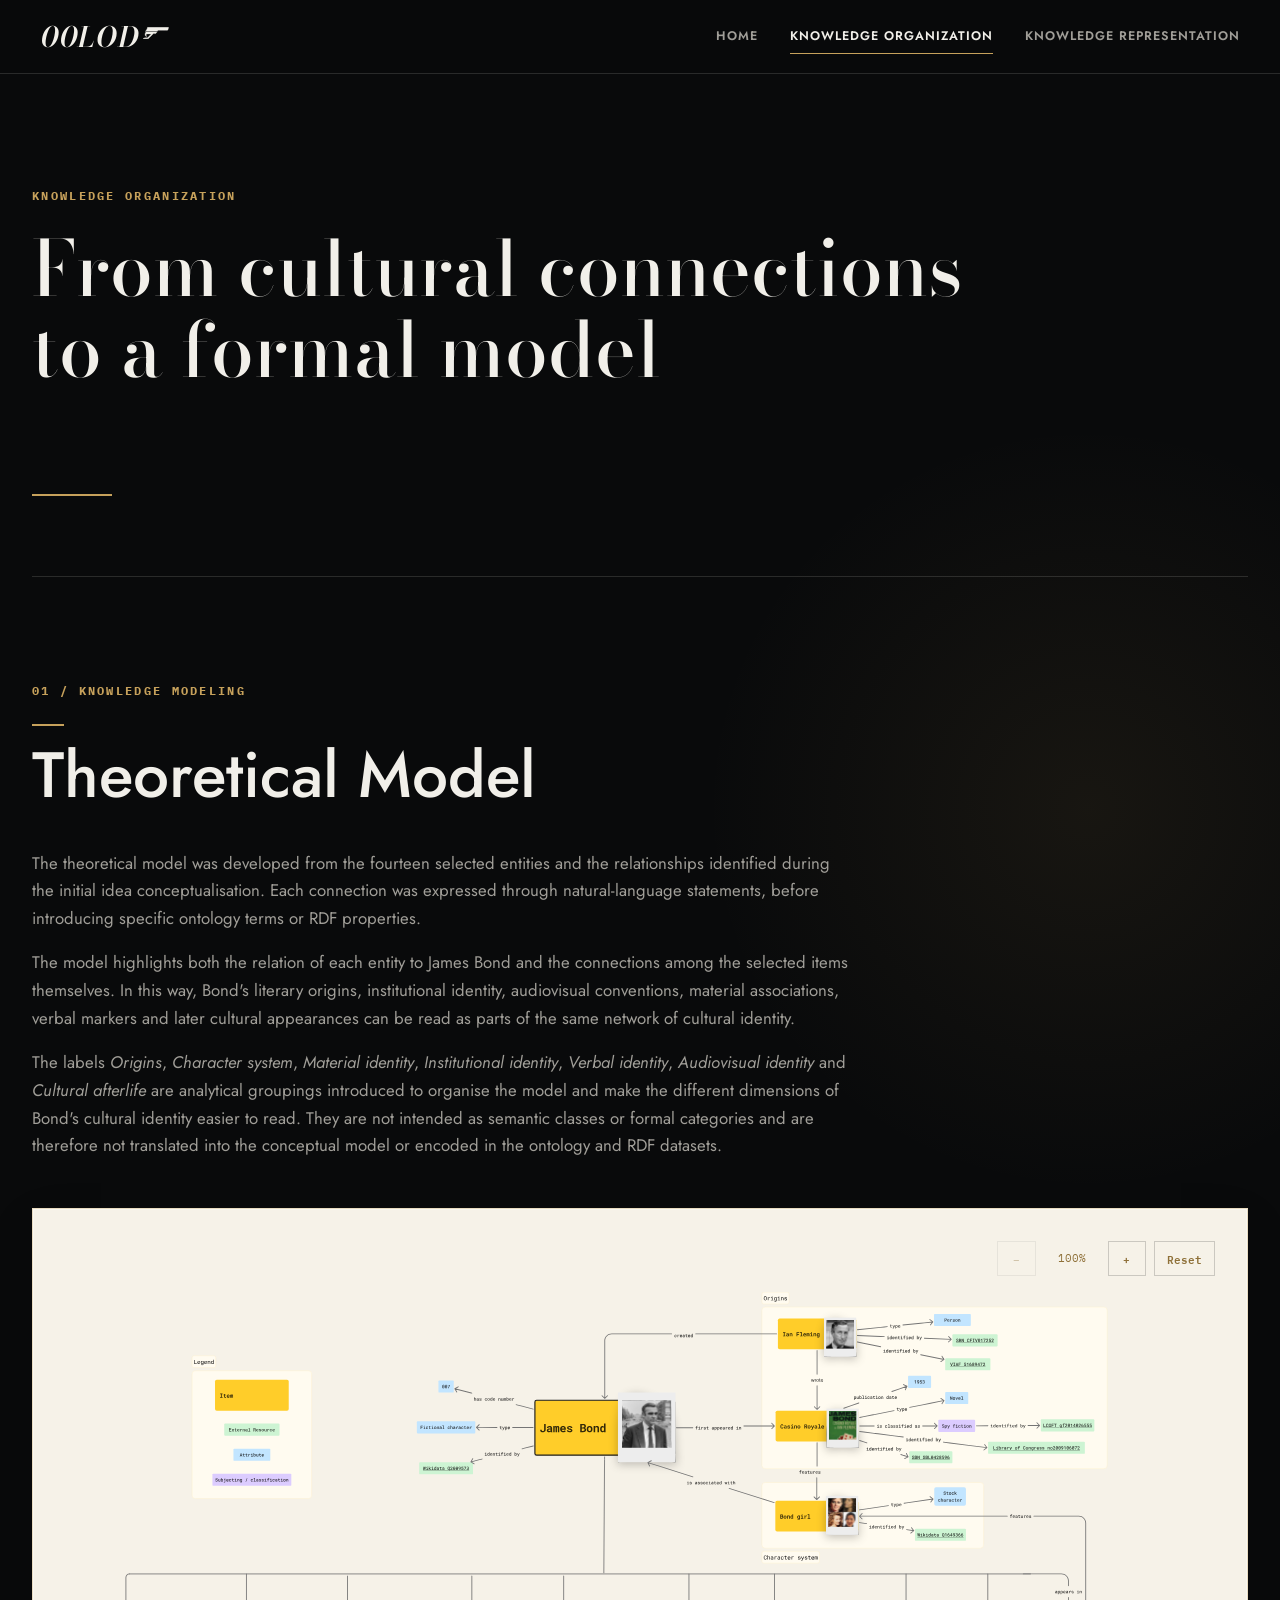
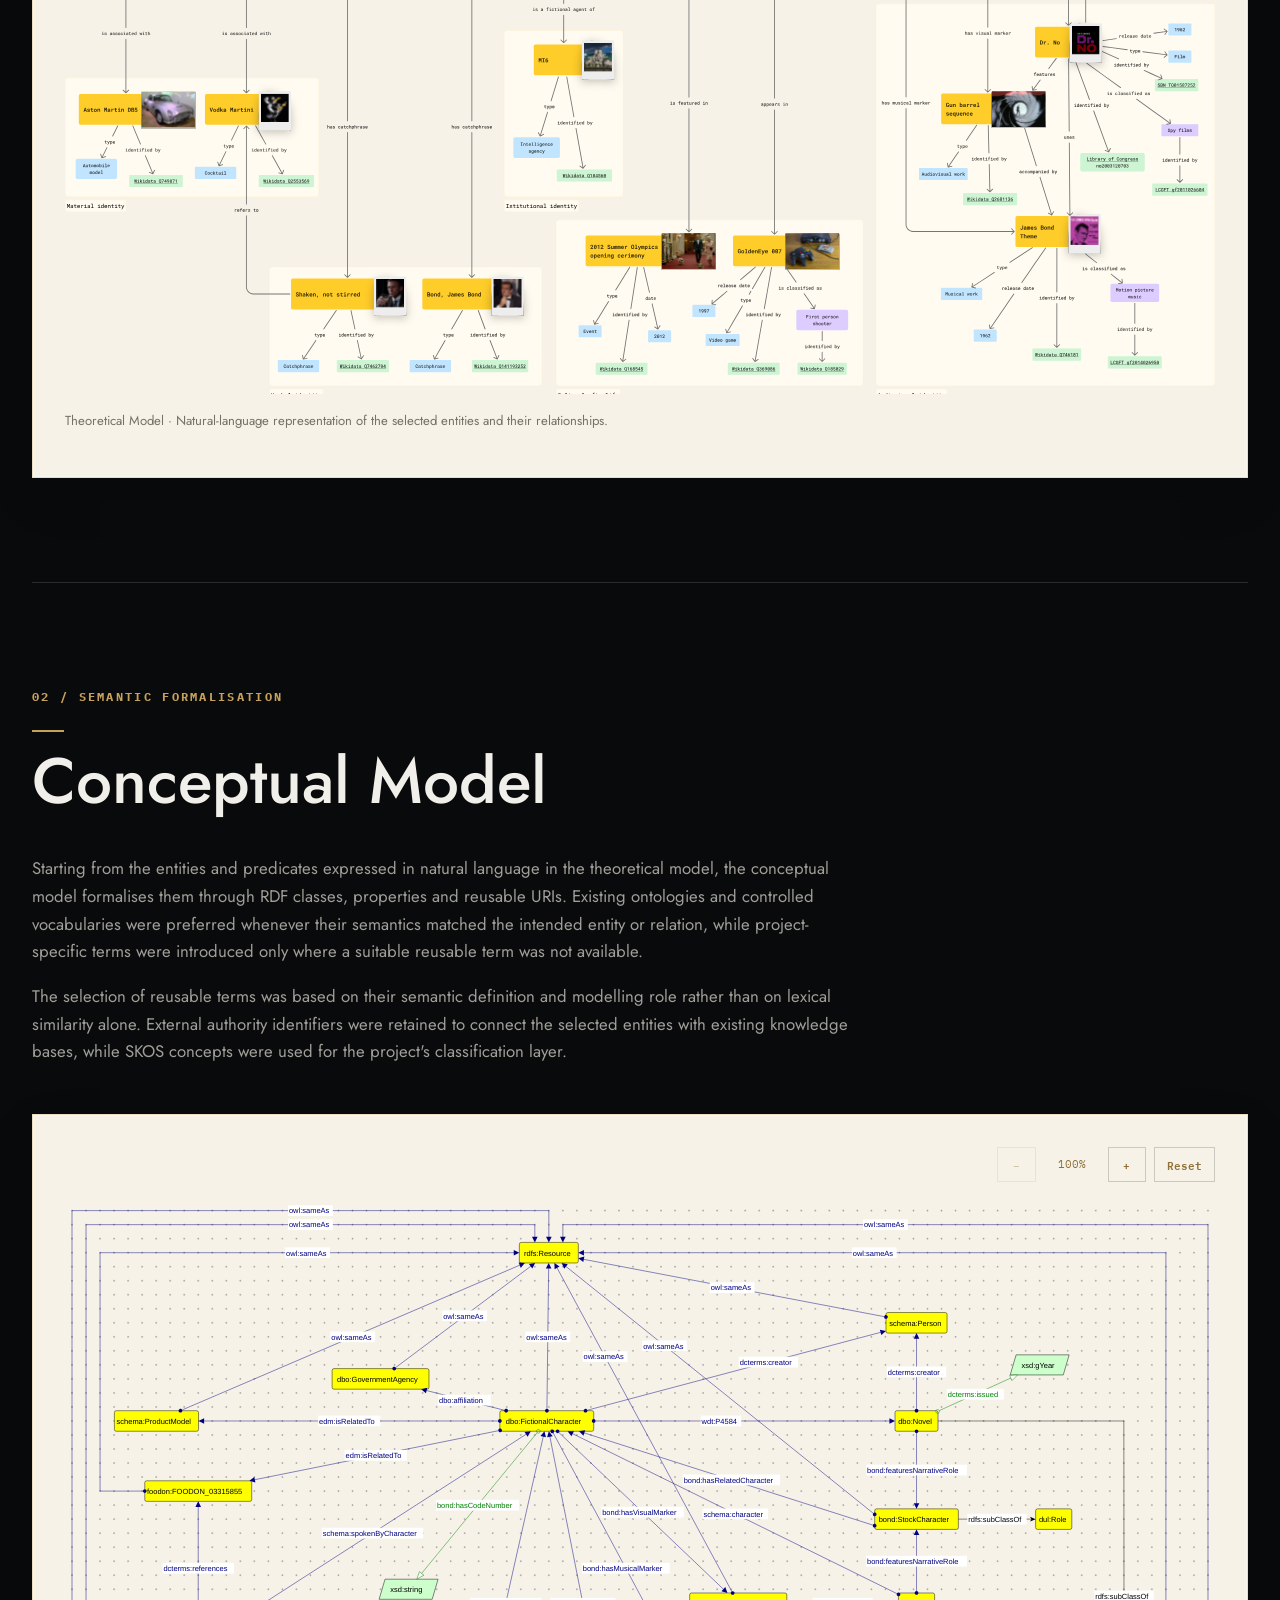
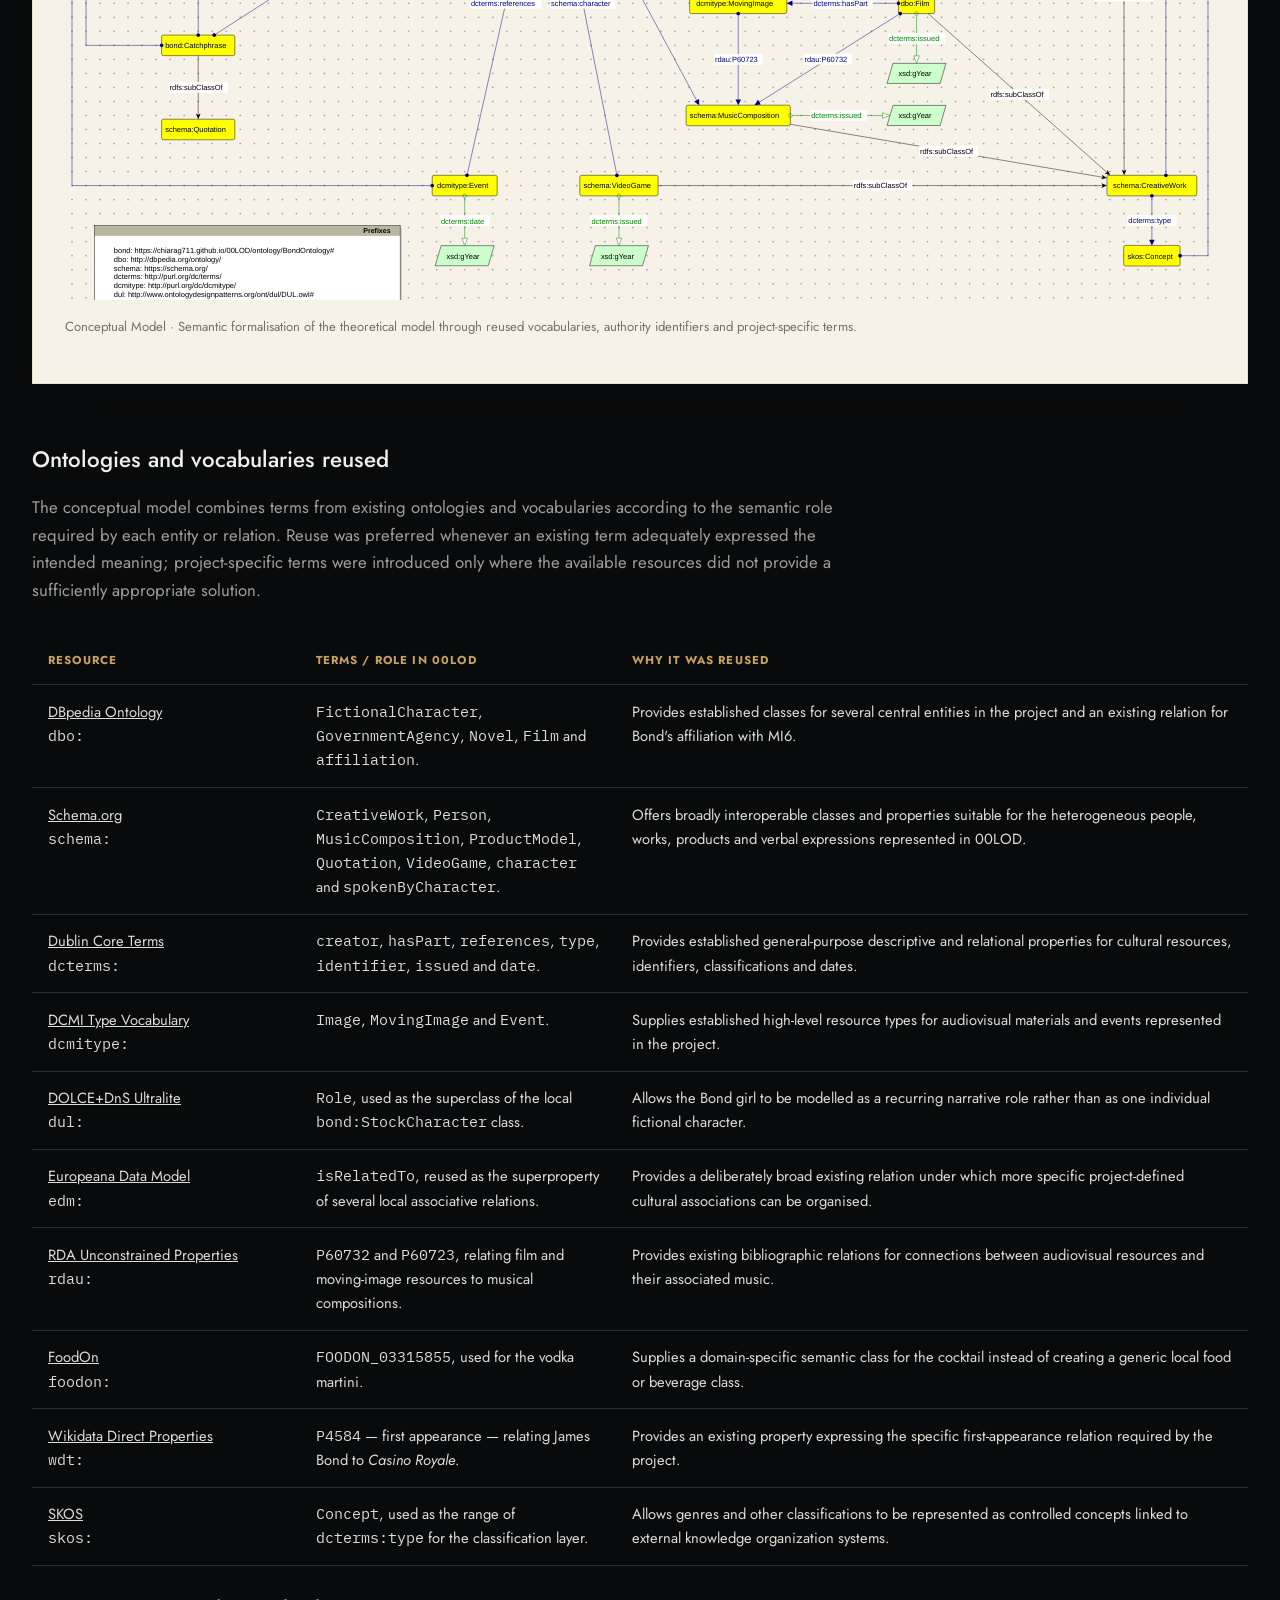
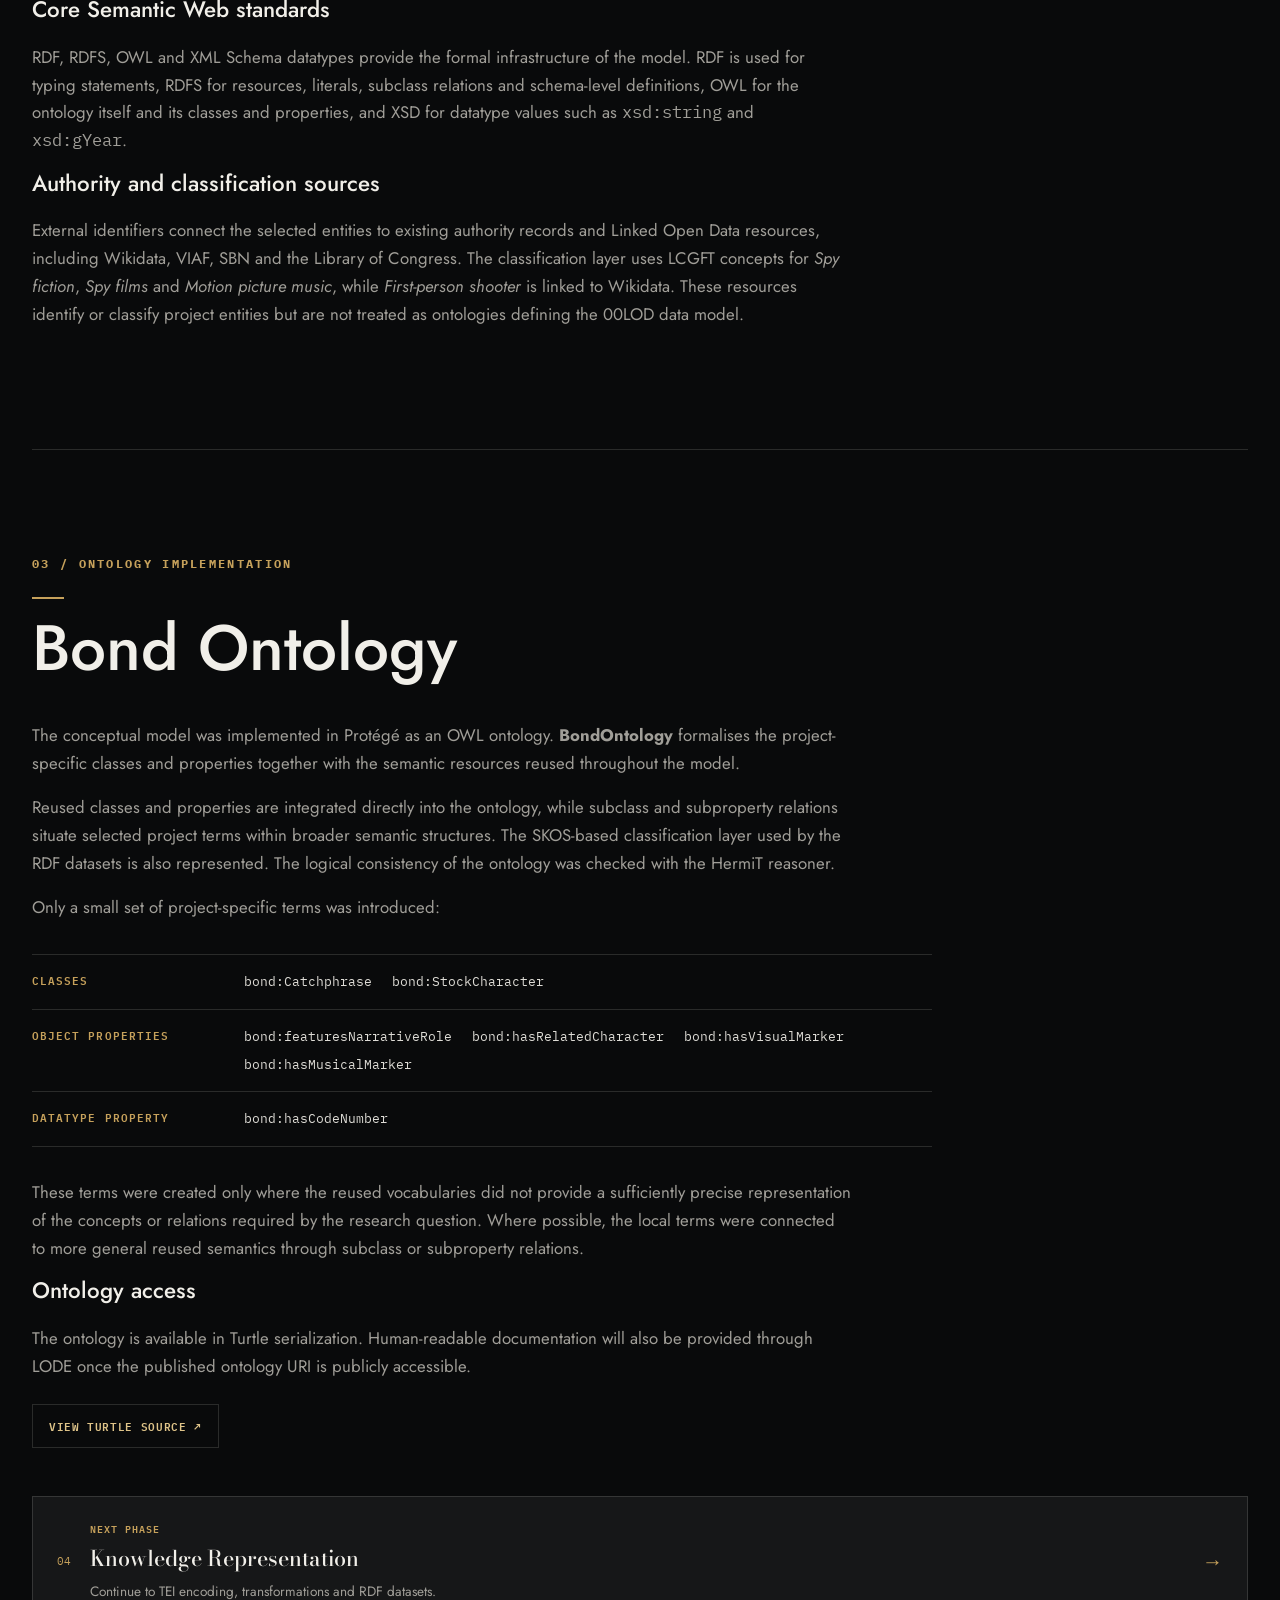
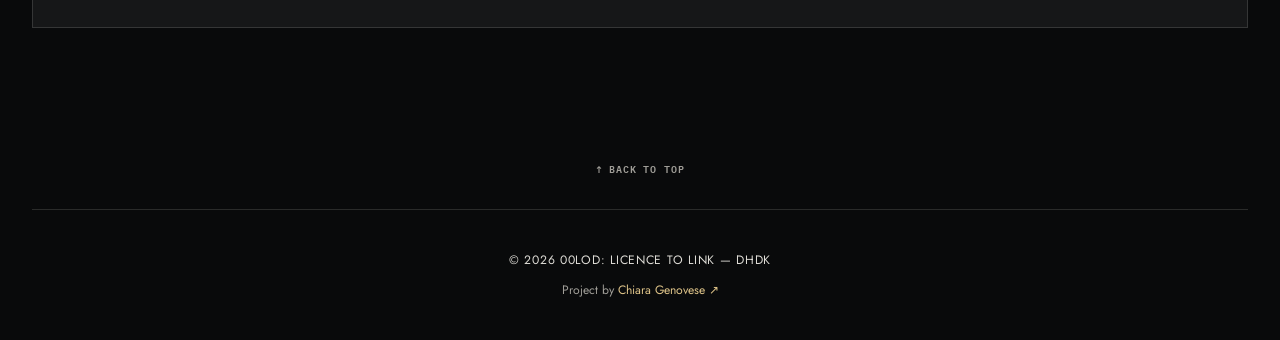
==== commit bc911604: "Added bondontology section" ====
--- a/pages/knowledge-organization.html
+++ b/pages/knowledge-organization.html
@@ -348,49 +348,78 @@
             <h2>Bond Ontology</h2>
 
             <p>
-                The conceptual model was implemented in Protégé as an OWL ontology. <strong>BondOntology.ttl</strong>
-                formalises the project-specific classes and properties and connects them with the reused semantic
-                resources represented in the conceptual model.
-            </p>
-
-            <p>
-                The ontology also includes the SKOS-based classification layer used by the RDF datasets and the
-                alignments required to connect local terms with external semantic resources. Its logical consistency was
-                checked with the HermiT reasoner.
-            </p>
-
-            <p>
-                The ontology introduces a deliberately limited local vocabulary: the classes
-                <code>bond:Catchphrase</code> and <code>bond:StockCharacter</code>; the object properties
-                <code>bond:featuresNarrativeRole</code>, <code>bond:hasRelatedCharacter</code>,
-                <code>bond:hasVisualMarker</code> and <code>bond:hasMusicalMarker</code>; and the datatype
-                property <code>bond:hasCodeNumber</code>. These terms were created only where the reused
-                vocabularies did not provide a sufficiently precise representation of the relations
-                required by the research question.
-            </p>
-
-            <h3>Ontology source</h3>
-
-            <details class="file-preview" open>
-                <summary>
-                    <span>BondOntology.ttl</span>
-                    <span>Turtle / OWL</span>
-                </summary>
-
-                <pre><code data-file-preview="../ontology/BondOntology.ttl" data-lines="34">Loading preview…</code></pre>
-
-                <div class="file-preview-actions">
-                    <a href="../ontology/BondOntology.ttl" target="_blank" rel="noopener">Open full file ↗</a>
-
-                    <!--
-                    Add after publishing the repository and generating the LODE documentation:
-
-                    <a href="PASTE_LODE_DOCUMENTATION_URL_HERE" target="_blank" rel="noopener">
-                        LODE documentation ↗
-                    </a>
-                    -->
-                </div>
-            </details>
+                The conceptual model was implemented in Protégé as an OWL ontology.
+                <strong>BondOntology</strong> formalises the project-specific classes and properties
+                together with the semantic resources reused throughout the model.
+            </p>
+
+            <p>
+                Reused classes and properties are integrated directly into the ontology, while
+                subclass and subproperty relations situate selected project terms within broader
+                semantic structures. The SKOS-based classification layer used by the RDF datasets
+                is also represented. The logical consistency of the ontology was checked with the
+                HermiT reasoner.
+            </p>
+
+            <p>
+                Only a small set of project-specific terms was introduced:
+            </p>
+
+            <div class="ontology-vocabulary">
+                <div class="ontology-vocabulary-row">
+                    <span class="ontology-vocabulary-label">Classes</span>
+                    <span class="ontology-vocabulary-terms">
+                        <code>bond:Catchphrase</code>
+                        <code>bond:StockCharacter</code>
+                    </span>
+                </div>
+
+                <div class="ontology-vocabulary-row">
+                    <span class="ontology-vocabulary-label">Object properties</span>
+                    <span class="ontology-vocabulary-terms">
+                        <code>bond:featuresNarrativeRole</code>
+                        <code>bond:hasRelatedCharacter</code>
+                        <code>bond:hasVisualMarker</code>
+                        <code>bond:hasMusicalMarker</code>
+                    </span>
+                </div>
+
+                <div class="ontology-vocabulary-row">
+                    <span class="ontology-vocabulary-label">Datatype property</span>
+                    <span class="ontology-vocabulary-terms">
+                        <code>bond:hasCodeNumber</code>
+                    </span>
+                </div>
+            </div>
+
+            <p>
+                These terms were created only where the reused vocabularies did not provide a
+                sufficiently precise representation of the concepts or relations required by the
+                research question. Where possible, the local terms were connected to more general
+                reused semantics through subclass or subproperty relations.
+            </p>
+
+            <h3>Ontology access</h3>
+
+            <p>
+                The ontology is available in Turtle serialization. Human-readable documentation
+                will also be provided through LODE once the published ontology URI is publicly
+                accessible.
+            </p>
+
+            <div class="ontology-actions">
+                <a href="../ontology/BondOntology.ttl" target="_blank" rel="noopener">
+                    View Turtle source ↗
+                </a>
+
+                <!--
+                Activate after publishing and testing the ontology with LODE:
+
+                <a href="PASTE_LODE_DOCUMENTATION_URL_HERE" target="_blank" rel="noopener">
+                    LODE documentation ↗
+                </a>
+                -->
+            </div>
 
             <a class="continue-card" href="knowledge-representation.html">
                 <span class="continue-number">04</span>
--- a/assets/css/style.css
+++ b/assets/css/style.css
@@ -1304,6 +1304,89 @@
     margin-top: 3rem;
 }
 
+/* ---------------------------------
+   Ontology access
+---------------------------------- */
+
+.ontology-vocabulary {
+    max-width: 900px;
+
+    margin: 2rem 0;
+
+    border-top: 1px solid var(--border);
+}
+
+.ontology-vocabulary-row {
+    display: grid;
+    grid-template-columns: 180px 1fr;
+
+    gap: 2rem;
+
+    padding: 1rem 0;
+
+    border-bottom: 1px solid var(--border);
+}
+
+.ontology-vocabulary-label {
+    color: var(--gold);
+
+    font-family: "IBM Plex Mono", Consolas, monospace;
+    font-size: 0.66rem;
+    font-weight: 600;
+
+    letter-spacing: 0.1em;
+    text-transform: uppercase;
+}
+
+.ontology-vocabulary-terms {
+    display: flex;
+    flex-wrap: wrap;
+
+    gap: 0.4rem 1.25rem;
+}
+
+.ontology-vocabulary-terms code {
+    color: var(--text);
+
+    font-size: 0.82rem;
+}
+
+.ontology-actions {
+    display: flex;
+    flex-wrap: wrap;
+
+    gap: 1rem;
+
+    margin: 1.5rem 0 3rem;
+}
+
+.ontology-actions a {
+    padding: 0.75rem 1rem;
+
+    border: 1px solid var(--border);
+
+    color: var(--gold-light);
+
+    font-family: "IBM Plex Mono", Consolas, monospace;
+    font-size: 0.66rem;
+    font-weight: 600;
+
+    letter-spacing: 0.06em;
+    text-decoration: none;
+    text-transform: uppercase;
+
+    transition:
+        background 0.2s ease,
+        border-color 0.2s ease,
+        color 0.2s ease;
+}
+
+.ontology-actions a:hover {
+    background: var(--surface);
+    border-color: var(--border-gold);
+
+    color: var(--white);
+}
 
 /* ---------------------------------
    Idea Conceptualisation
@@ -1833,6 +1916,12 @@
 
     .file-preview summary span:last-of-type {
         display: none;
+    }
+
+    .ontology-vocabulary-row {
+        grid-template-columns: 1fr;
+
+        gap: 0.5rem;
     }
 }
 
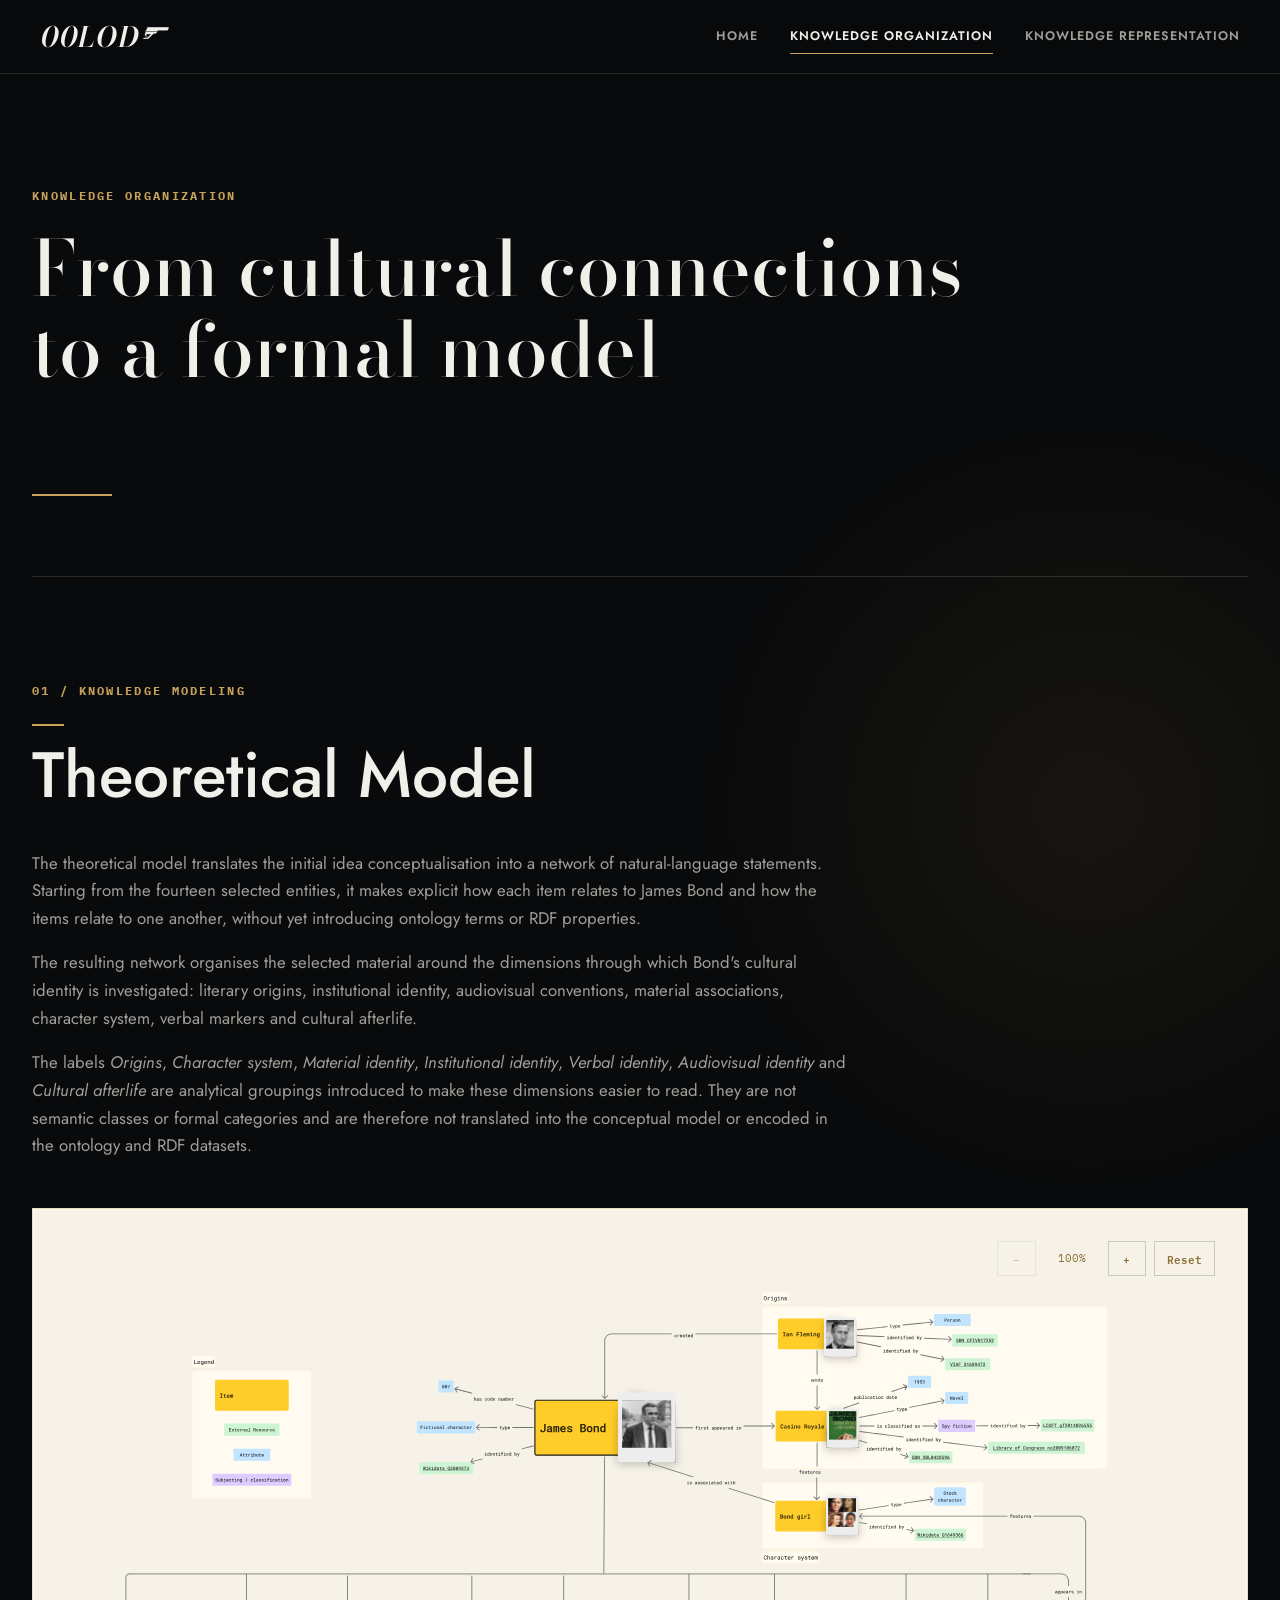
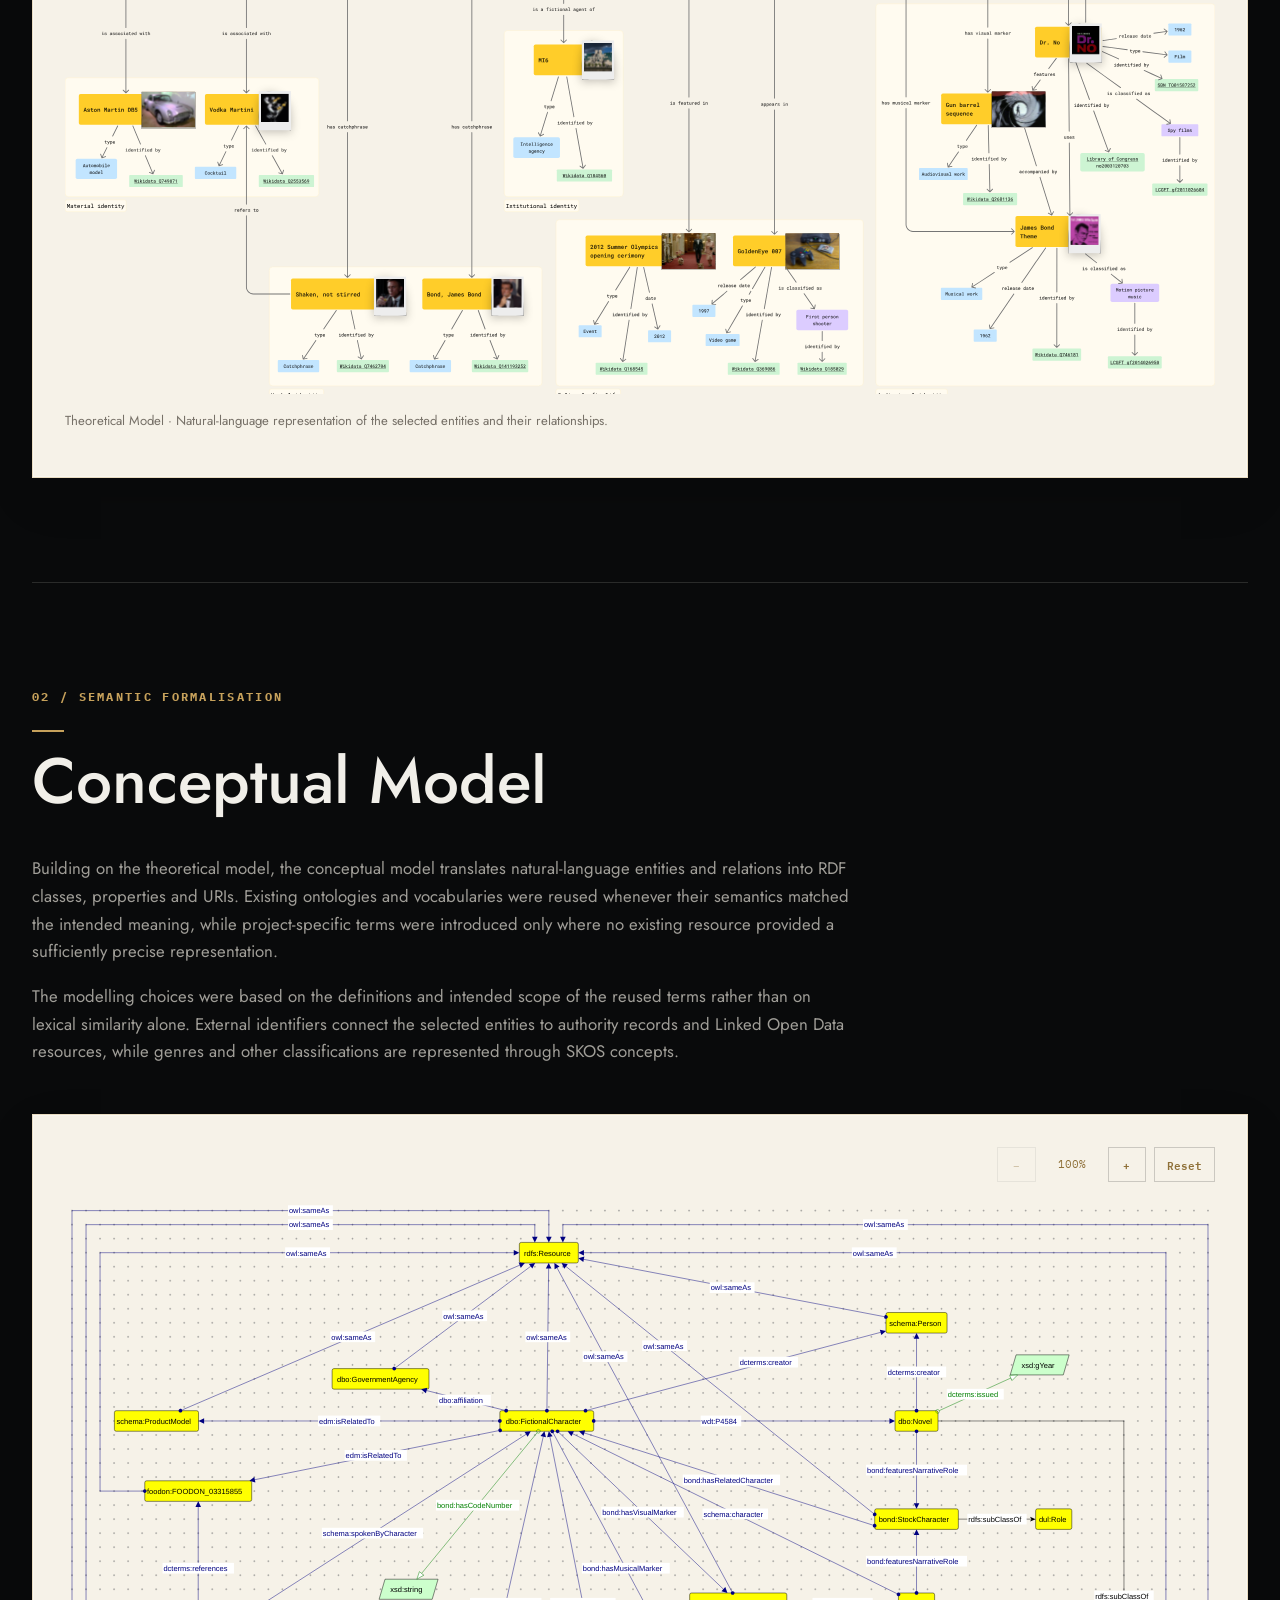
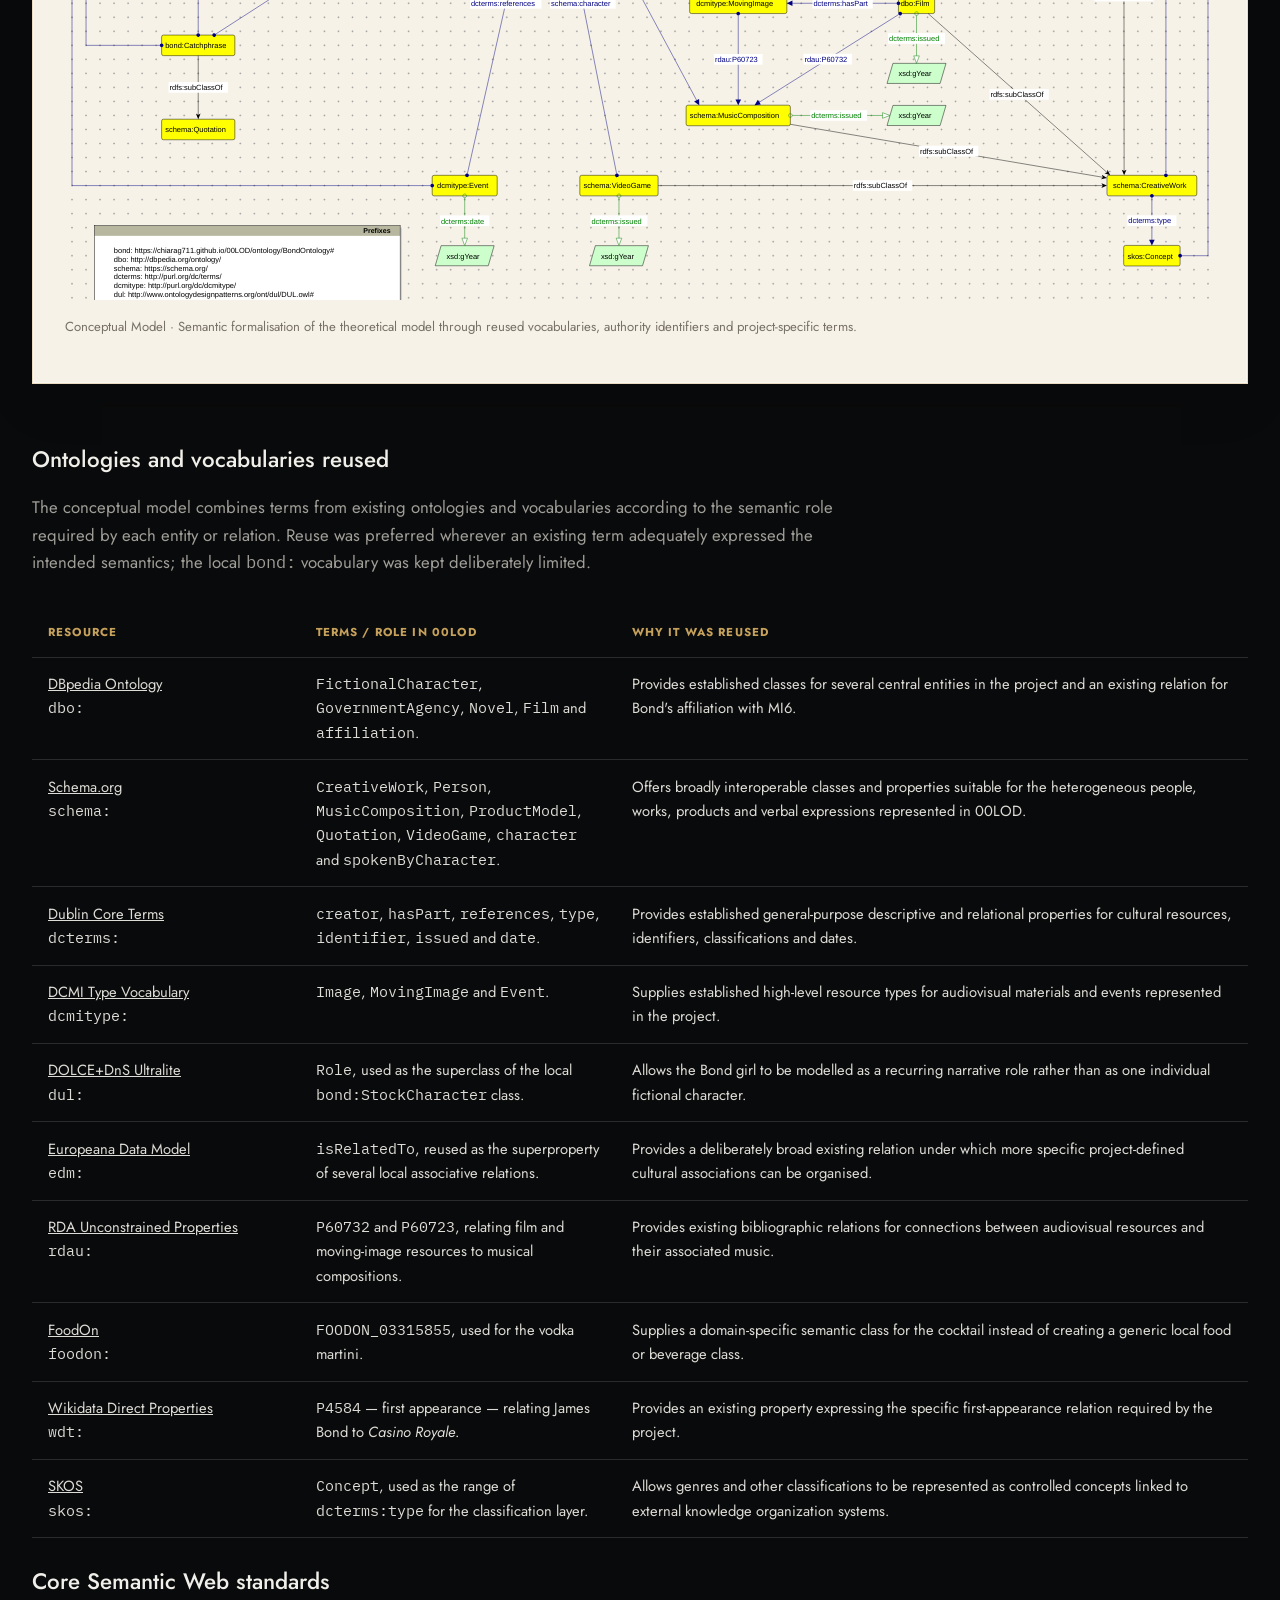
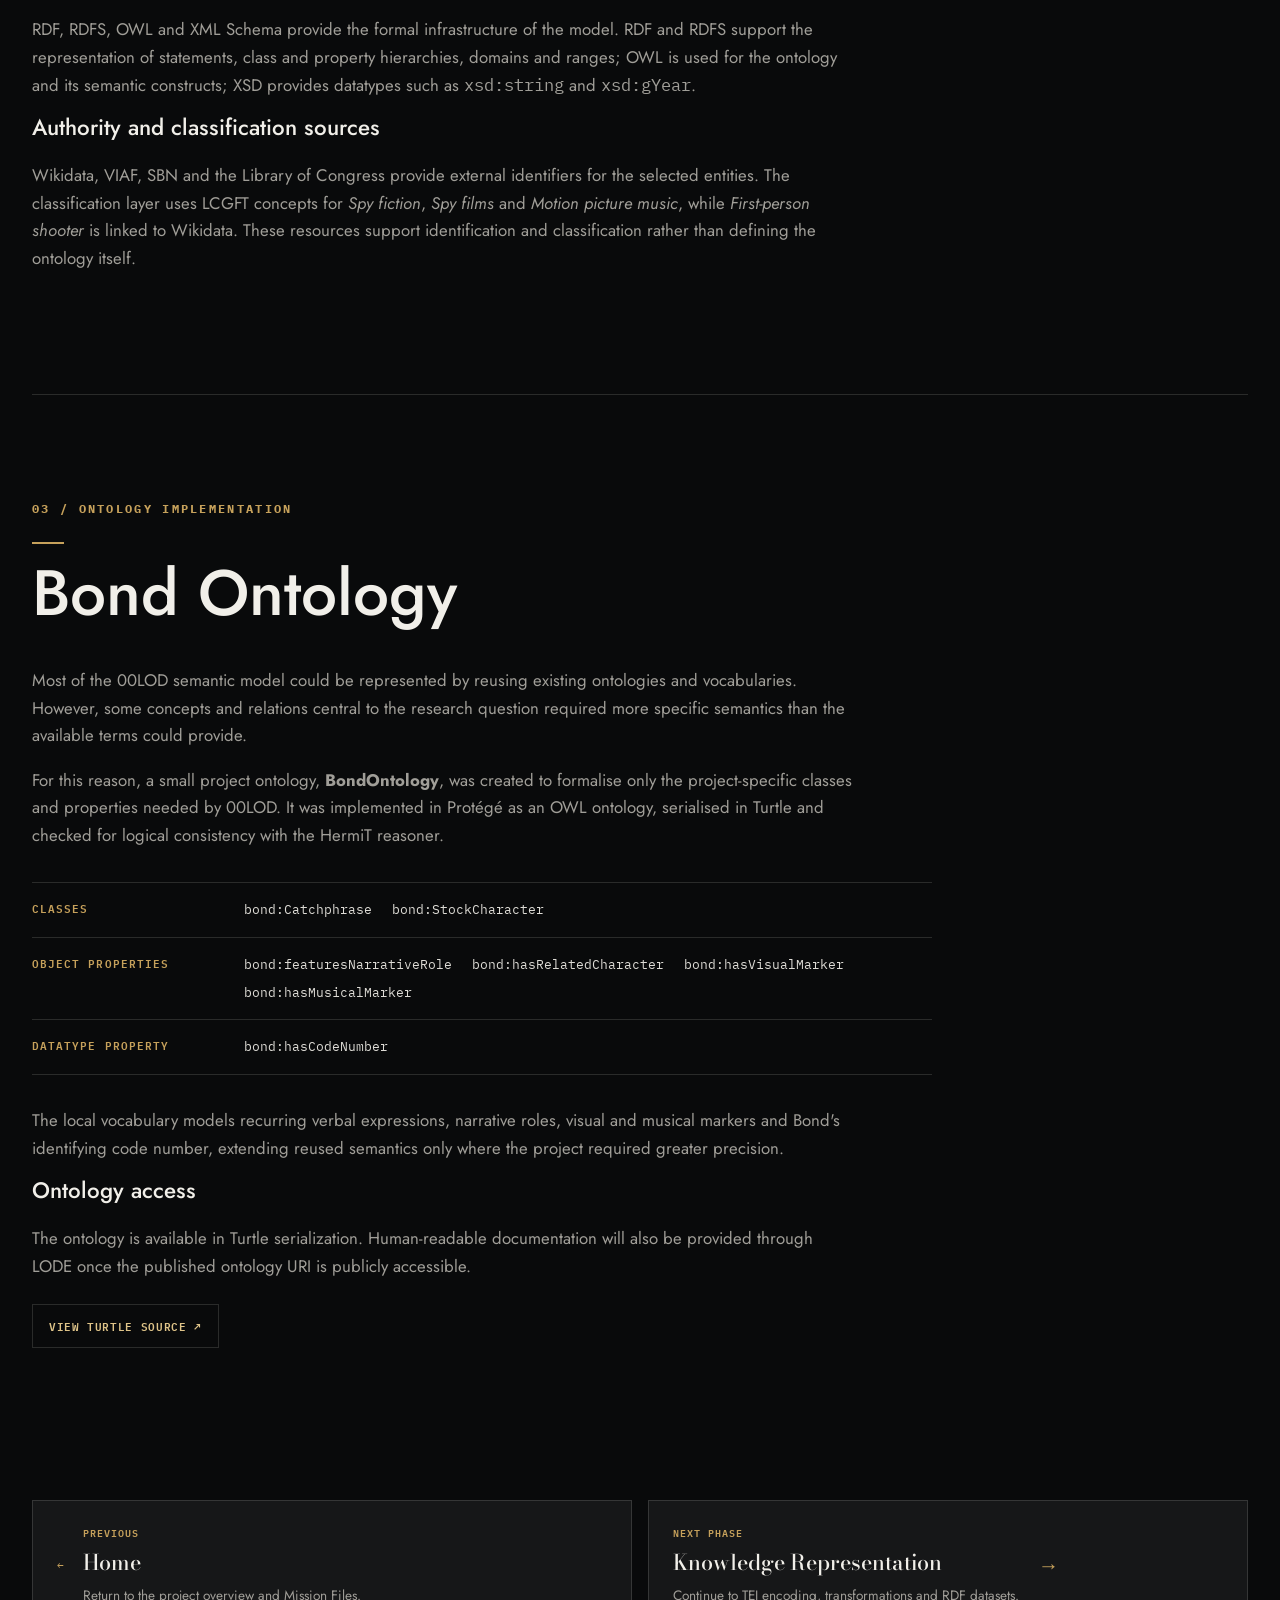
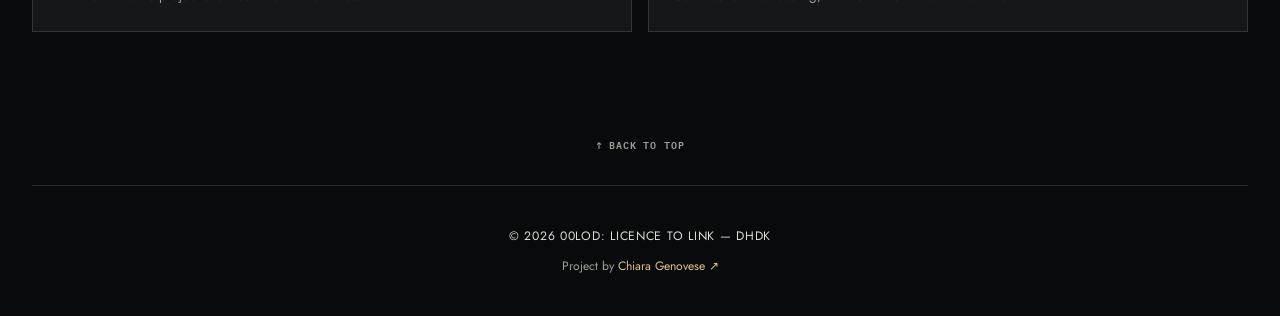
==== commit 766588c3: "Update knowledge organization page content" ====
--- a/pages/knowledge-organization.html
+++ b/pages/knowledge-organization.html
@@ -53,25 +53,25 @@
             <h2>Theoretical Model</h2>
 
             <p>
-                The theoretical model was developed from the fourteen selected entities and the relationships identified
-                during the initial idea conceptualisation. Each connection was expressed through natural-language
-                statements, before introducing specific ontology terms or RDF properties.
-            </p>
-
-            <p>
-                The model highlights both the relation of each entity to James Bond and the connections among the selected
-                items themselves. In this way, Bond's literary origins, institutional identity, audiovisual conventions,
-                material associations, verbal markers and later cultural appearances can be read as parts of the same
-                network of cultural identity.
+                The theoretical model translates the initial idea conceptualisation into a network of
+                natural-language statements. Starting from the fourteen selected entities, it makes explicit
+                how each item relates to James Bond and how the items relate to one another, without yet
+                introducing ontology terms or RDF properties.
+            </p>
+
+            <p>
+                The resulting network organises the selected material around the dimensions through which
+                Bond's cultural identity is investigated: literary origins, institutional identity,
+                audiovisual conventions, material associations, character system, verbal markers and
+                cultural afterlife.
             </p>
 
             <p>
                 The labels <em>Origins</em>, <em>Character system</em>, <em>Material identity</em>,
                 <em>Institutional identity</em>, <em>Verbal identity</em>, <em>Audiovisual identity</em>
-                and <em>Cultural afterlife</em> are analytical groupings introduced to organise the model
-                and make the different dimensions of Bond's cultural identity easier to read. They are
-                not intended as semantic classes or formal categories and are therefore not translated
-                into the conceptual model or encoded in the ontology and RDF datasets.
+                and <em>Cultural afterlife</em> are analytical groupings introduced to make these dimensions
+                easier to read. They are not semantic classes or formal categories and are therefore not
+                translated into the conceptual model or encoded in the ontology and RDF datasets.
             </p>
 
             <div class="visualisation visualisation-model model-viewer" data-model-viewer>
@@ -97,18 +97,19 @@
             <p class="eyebrow">02 / Semantic Formalisation</p>
             <h2>Conceptual Model</h2>
 
-            <p>
-                Starting from the entities and predicates expressed in natural language in the theoretical model, the
-                conceptual model formalises them through RDF classes, properties and reusable URIs. Existing ontologies
-                and controlled vocabularies were preferred whenever their semantics matched the intended entity or
-                relation, while project-specific terms were introduced only where a suitable reusable term was not
-                available.
-            </p>
-
-            <p>
-                The selection of reusable terms was based on their semantic definition and modelling role rather than on
-                lexical similarity alone. External authority identifiers were retained to connect the selected entities
-                with existing knowledge bases, while SKOS concepts were used for the project's classification layer.
+           <p>
+                Building on the theoretical model, the conceptual model translates natural-language
+                entities and relations into RDF classes, properties and URIs. Existing ontologies and
+                vocabularies were reused whenever their semantics matched the intended meaning, while
+                project-specific terms were introduced only where no existing resource provided a
+                sufficiently precise representation.
+            </p>
+
+            <p>
+                The modelling choices were based on the definitions and intended scope of the reused
+                terms rather than on lexical similarity alone. External identifiers connect the selected
+                entities to authority records and Linked Open Data resources, while genres and other
+                classifications are represented through SKOS concepts.
             </p>
 
             <div class="visualisation visualisation-model model-viewer" data-model-viewer>
@@ -133,10 +134,9 @@
 
             <p>
                 The conceptual model combines terms from existing ontologies and vocabularies according
-                to the semantic role required by each entity or relation. Reuse was preferred whenever
-                an existing term adequately expressed the intended meaning; project-specific terms were
-                introduced only where the available resources did not provide a sufficiently appropriate
-                solution.
+                to the semantic role required by each entity or relation. Reuse was preferred wherever
+                an existing term adequately expressed the intended semantics; the local
+                <code>bond:</code> vocabulary was kept deliberately limited.
             </p>
 
             <table>
@@ -324,21 +324,20 @@
             <h3>Core Semantic Web standards</h3>
 
             <p>
-                RDF, RDFS, OWL and XML Schema datatypes provide the formal infrastructure of the model.
-                RDF is used for typing statements, RDFS for resources, literals, subclass relations and
-                schema-level definitions, OWL for the ontology itself and its classes and properties,
-                and XSD for datatype values such as <code>xsd:string</code> and <code>xsd:gYear</code>.
+                RDF, RDFS, OWL and XML Schema provide the formal infrastructure of the model.
+                RDF and RDFS support the representation of statements, class and property hierarchies,
+                domains and ranges; OWL is used for the ontology and its semantic constructs; XSD
+                provides datatypes such as <code>xsd:string</code> and <code>xsd:gYear</code>.
             </p>
 
             <h3>Authority and classification sources</h3>
 
             <p>
-                External identifiers connect the selected entities to existing authority records and
-                Linked Open Data resources, including Wikidata, VIAF, SBN and the Library of Congress.
-                The classification layer uses LCGFT concepts for <em>Spy fiction</em>,
+                Wikidata, VIAF, SBN and the Library of Congress provide external identifiers for the
+                selected entities. The classification layer uses LCGFT concepts for <em>Spy fiction</em>,
                 <em>Spy films</em> and <em>Motion picture music</em>, while
-                <em>First-person shooter</em> is linked to Wikidata. These resources identify or classify
-                project entities but are not treated as ontologies defining the 00LOD data model.
+                <em>First-person shooter</em> is linked to Wikidata. These resources support
+                identification and classification rather than defining the ontology itself.
             </p>
         </section>
 
@@ -348,21 +347,16 @@
             <h2>Bond Ontology</h2>
 
             <p>
-                The conceptual model was implemented in Protégé as an OWL ontology.
-                <strong>BondOntology</strong> formalises the project-specific classes and properties
-                together with the semantic resources reused throughout the model.
-            </p>
-
-            <p>
-                Reused classes and properties are integrated directly into the ontology, while
-                subclass and subproperty relations situate selected project terms within broader
-                semantic structures. The SKOS-based classification layer used by the RDF datasets
-                is also represented. The logical consistency of the ontology was checked with the
-                HermiT reasoner.
-            </p>
-
-            <p>
-                Only a small set of project-specific terms was introduced:
+                Most of the 00LOD semantic model could be represented by reusing existing ontologies
+                and vocabularies. However, some concepts and relations central to the research question
+                required more specific semantics than the available terms could provide.
+            </p>
+
+            <p>
+                For this reason, a small project ontology, <strong>BondOntology</strong>, was created
+                to formalise only the project-specific classes and properties needed by 00LOD.
+                It was implemented in Protégé as an OWL ontology, serialised in Turtle and checked
+                for logical consistency with the HermiT reasoner.
             </p>
 
             <div class="ontology-vocabulary">
@@ -393,10 +387,9 @@
             </div>
 
             <p>
-                These terms were created only where the reused vocabularies did not provide a
-                sufficiently precise representation of the concepts or relations required by the
-                research question. Where possible, the local terms were connected to more general
-                reused semantics through subclass or subproperty relations.
+                The local vocabulary models recurring verbal expressions, narrative roles, visual and
+                musical markers and Bond's identifying code number, extending reused semantics only
+                where the project required greater precision.
             </p>
 
             <h3>Ontology access</h3>
@@ -420,10 +413,21 @@
                 </a>
                 -->
             </div>
+        </section>
+
+        <!-- Continue exploring -->
+        <div class="continue-grid page-links">
+            <a class="continue-card" href="../index.html">
+                <span class="continue-number">←</span>
+
+                <span class="continue-content">
+                    <span class="continue-label">Previous</span>
+                    <strong>Home</strong>
+                    <span>Return to the project overview and Mission Files.</span>
+                </span>
+            </a>
 
             <a class="continue-card" href="knowledge-representation.html">
-                <span class="continue-number">04</span>
-
                 <span class="continue-content">
                     <span class="continue-label">Next phase</span>
                     <strong>Knowledge Representation</strong>
@@ -432,7 +436,7 @@
 
                 <span class="continue-arrow">→</span>
             </a>
-        </section>
+        </div>
 
     </main>
 
--- a/assets/css/style.css
+++ b/assets/css/style.css
@@ -1530,6 +1530,11 @@
     transform: translateX(4px);
 }
 
+.page-links {
+    margin-top: 0;
+    margin-bottom: 6.5rem;
+}
+
 /* ---------------------------------
    Code / RDF / TEI
 ---------------------------------- */
@@ -1859,6 +1864,10 @@
 
     .academic-context {
         width: min(calc(100% - 2rem), var(--max-width));
+    }
+
+    .page-links {
+        margin-bottom: 4.5rem;
     }
 }
 
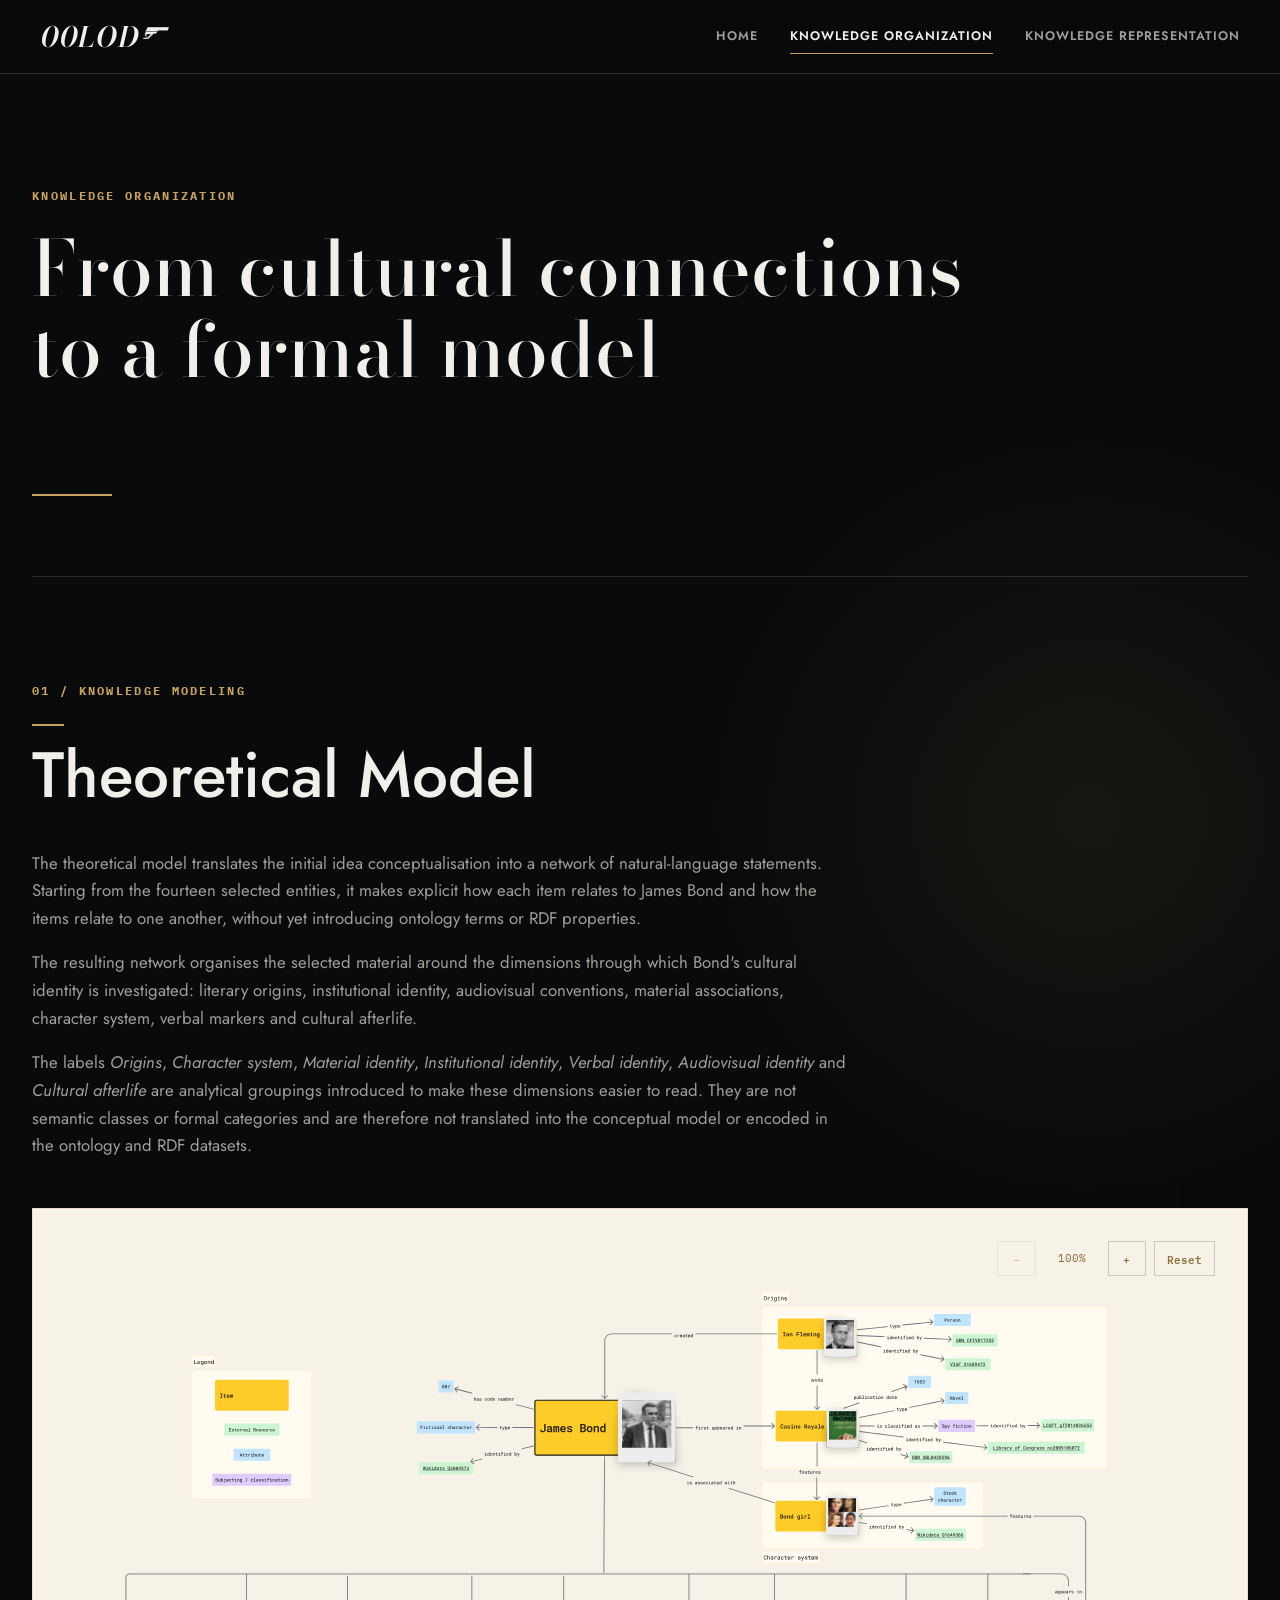
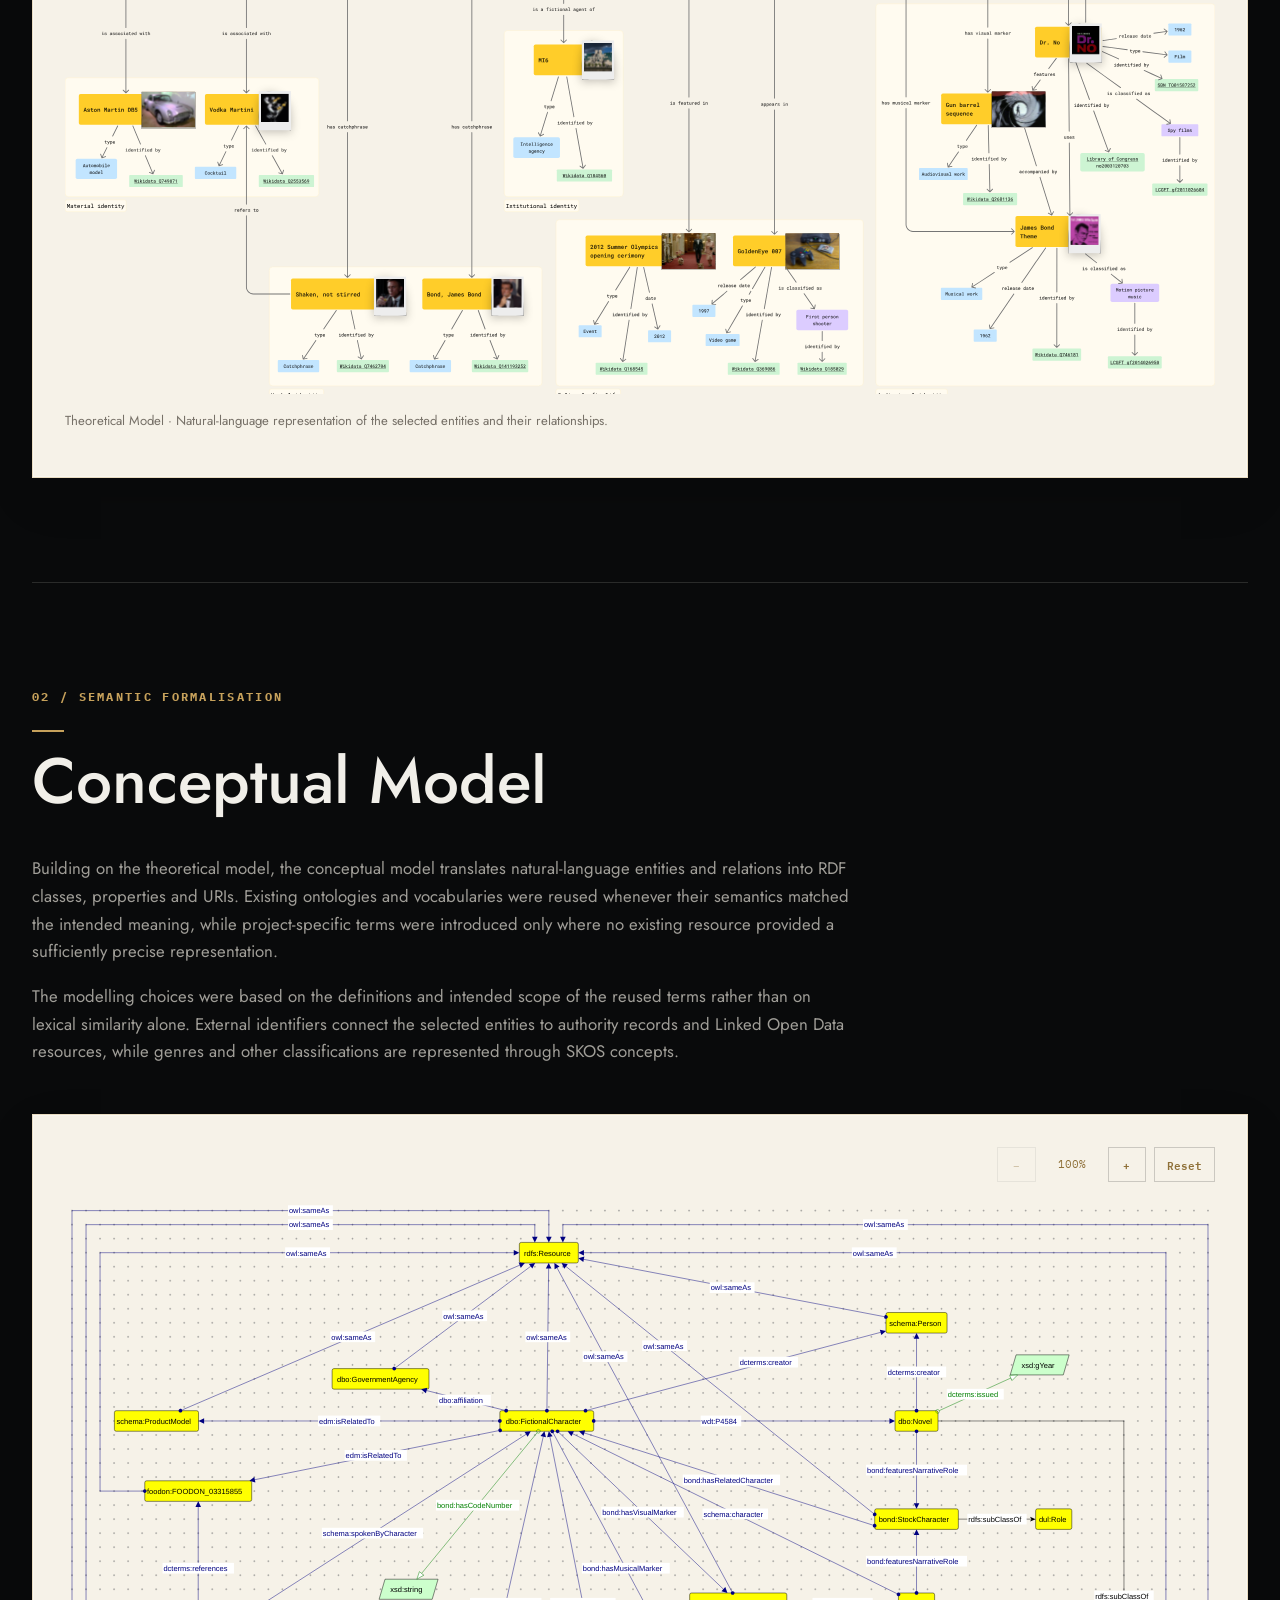
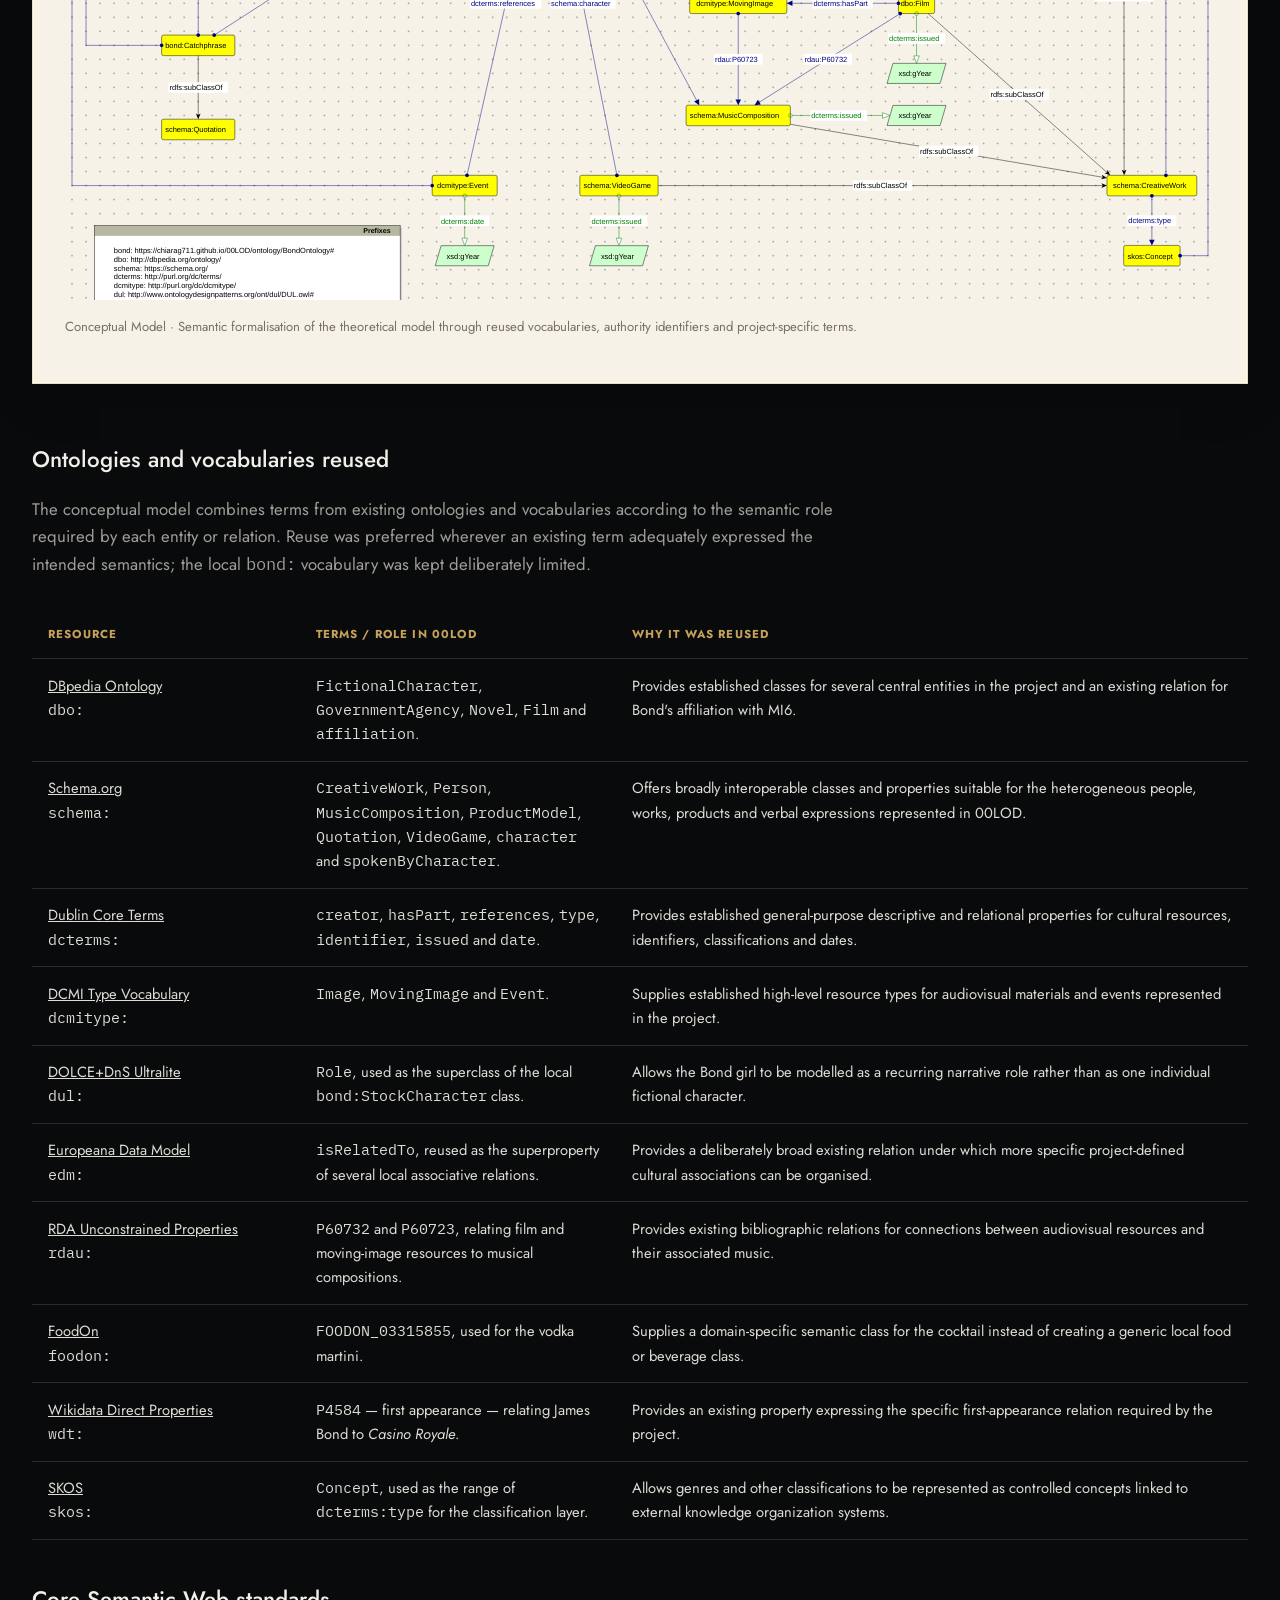
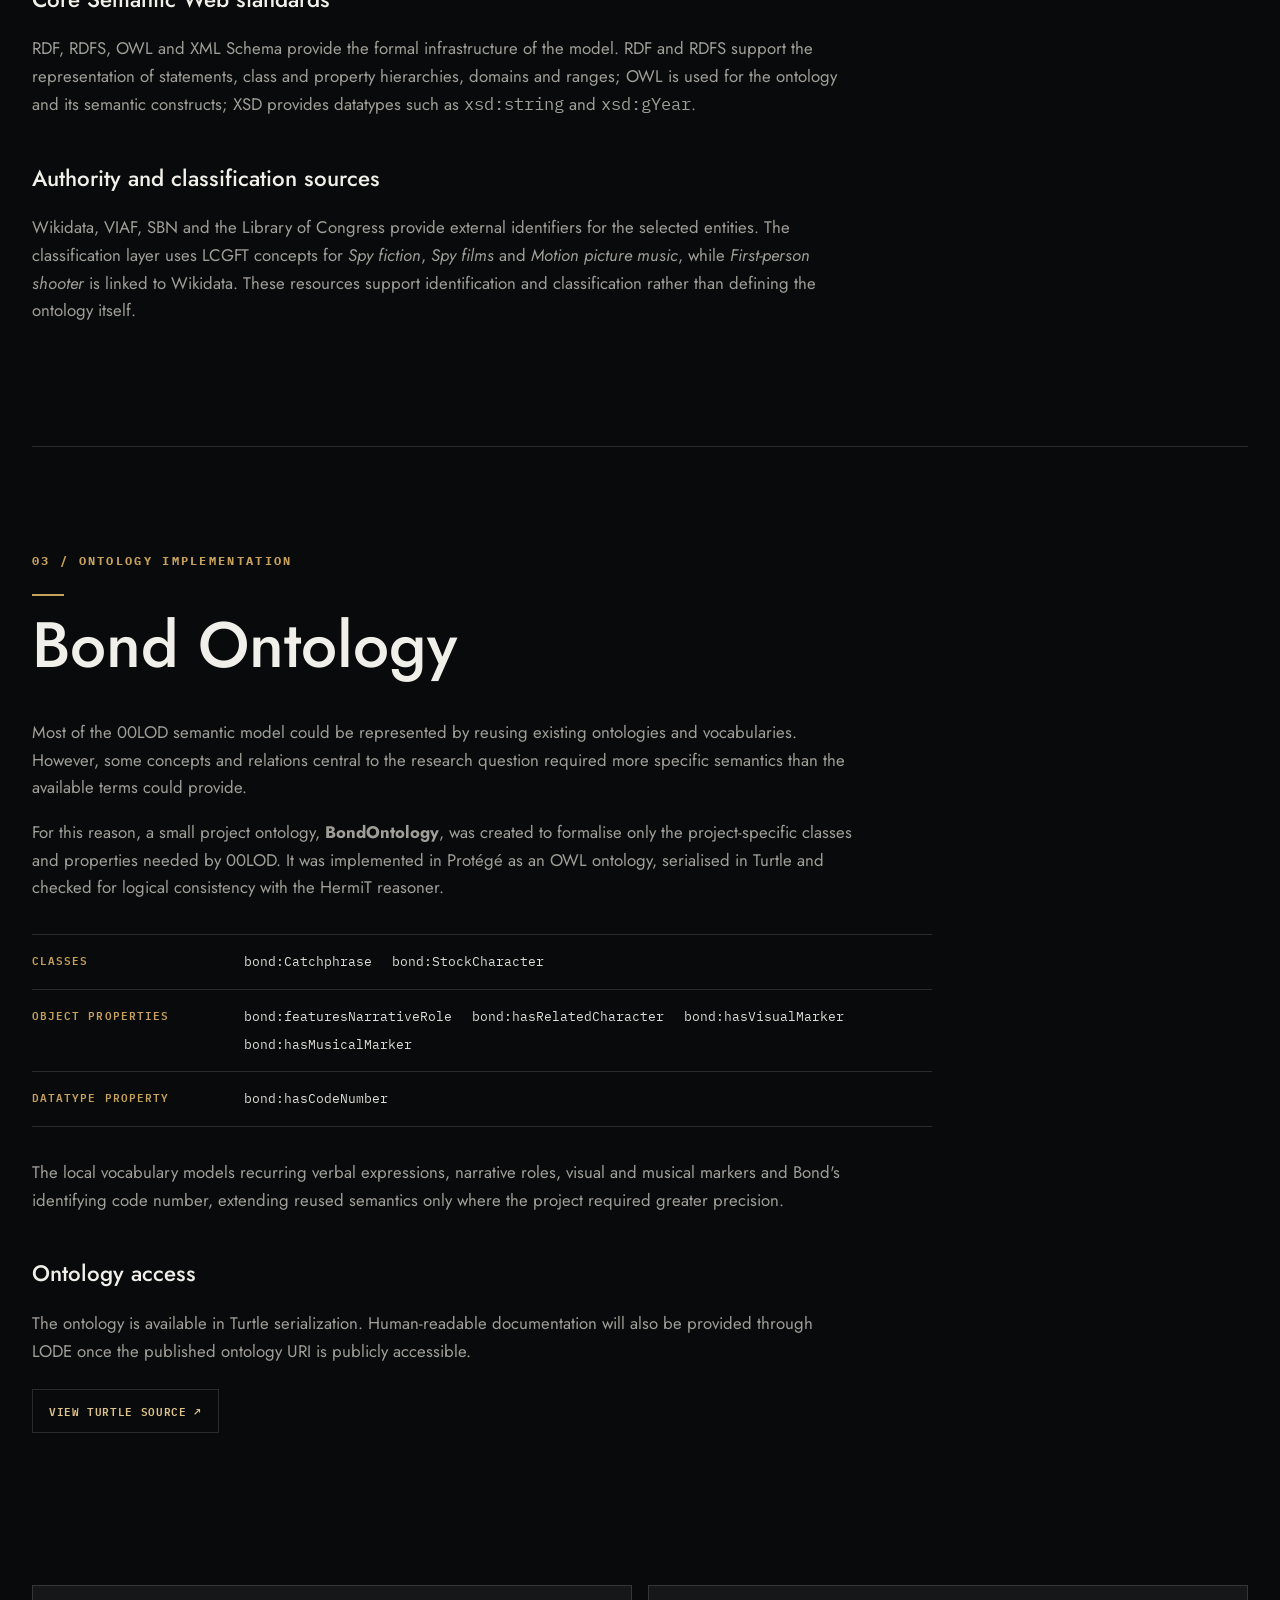
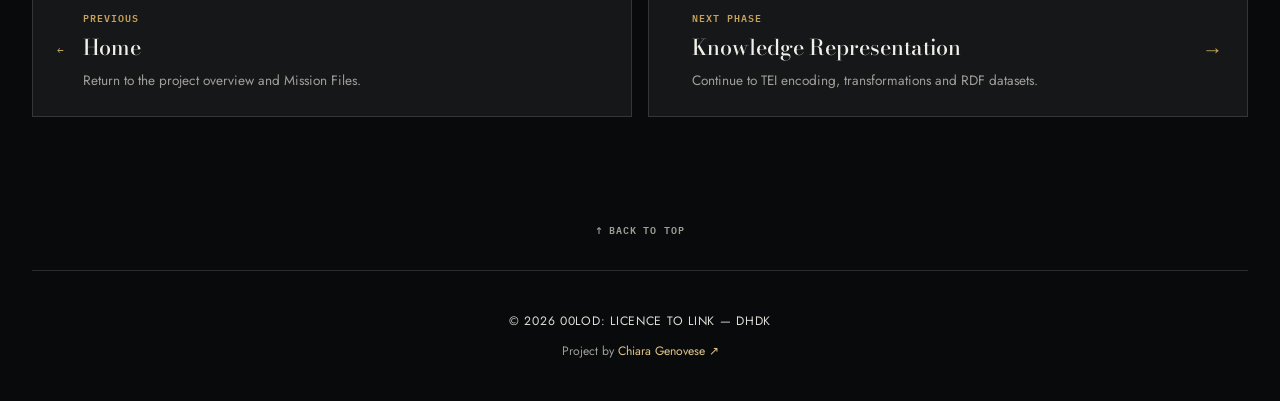
==== commit f8077660: "Add favicon link to HTML pages" ====
--- a/pages/knowledge-organization.html
+++ b/pages/knowledge-organization.html
@@ -6,6 +6,7 @@
     <meta charset="UTF-8">
     <meta name="viewport" content="width=device-width, initial-scale=1.0">
     <title>Knowledge Organization | 00LOD</title>
+    <link rel="icon" href="../assets/img/logo.svg" type="image/svg+xml">
 
     <!-- Google Fonts -->
     <link rel="preconnect" href="https://fonts.googleapis.com">
--- a/assets/css/style.css
+++ b/assets/css/style.css
@@ -444,6 +444,10 @@
     background: var(--gold);
 }
 
+.section h3 {
+    margin-top: 3rem;
+    margin-bottom: 1.5rem;
+}
 
 /* ---------------------------------
    Project brief
@@ -1127,7 +1131,18 @@
     font-size: 0.82rem;
 }
 
-.visualisation + h3 {
+.visualisation-caption a {
+    color: var(--gold-dark);
+}
+
+.visualisation-caption a:hover {
+    color: #665027;
+}
+
+.file-preview + h3,
+.file-grid + h3,
+.visualisation + h3,
+.visualisation + p {
     margin-top: 4rem;
 }
 
@@ -1209,6 +1224,27 @@
    File previews
 ---------------------------------- */
 
+.file-grid {
+    display: grid;
+    grid-template-columns: repeat(2, minmax(0, 1fr));
+
+    gap: 1.25rem;
+
+    margin-top: 3rem;
+}
+
+.file-block {
+    min-width: 0;
+}
+
+.file-block h3 {
+    margin-top: 0;
+}
+
+.file-block .file-preview {
+    margin-top: 1.5rem;
+}
+
 .file-preview {
     margin-top: 2.5rem;
 
@@ -1297,11 +1333,92 @@
     color: var(--white);
 }
 
-
-/* Space between ontology preview and next-page card */
-
-.file-preview + .continue-card {
-    margin-top: 3rem;
+/* ---------------------------------
+   CSV preview
+---------------------------------- */
+
+.csv-table-wrapper {
+    max-height: 30rem;
+
+    overflow: auto;
+
+    border-top: 1px solid var(--border);
+    border-bottom: 1px solid var(--border);
+}
+
+.csv-table {
+    width: max-content;
+    min-width: 100%;
+
+    margin: 0;
+
+    border-collapse: collapse;
+
+    font-family: "IBM Plex Mono", Consolas, monospace;
+    font-size: 0.76rem;
+}
+
+.csv-table th,
+.csv-table td {
+    padding: 0.75rem 1rem;
+
+    white-space: nowrap;
+
+    border-right: 1px solid var(--border);
+    border-bottom: 1px solid var(--border);
+}
+
+.csv-table th:last-child,
+.csv-table td:last-child {
+    border-right: 0;
+}
+
+.csv-table th {
+    position: sticky;
+    top: 0;
+    z-index: 1;
+
+    background: var(--surface-light);
+
+    color: var(--gold);
+
+    font-size: 0.66rem;
+    font-weight: 600;
+
+    letter-spacing: 0.06em;
+    text-transform: uppercase;
+}
+
+.csv-table td {
+    background: var(--surface);
+
+    color: var(--text);
+}
+
+.csv-table tbody tr:hover td {
+    background: var(--surface-light);
+}
+
+/* Give the CSV more room while it is being inspected */
+.file-block:has(.csv-preview[open]) {
+    grid-column: 1 / -1;
+}
+
+/* ---------------------------------
+   Generated HTML preview
+---------------------------------- */
+
+.html-preview {
+    display: block;
+
+    width: 100%;
+    height: 680px;
+
+    margin-top: 1.5rem;
+
+    background: #ffffff;
+
+    border: 1px solid rgba(198, 161, 91, 0.28);
 }
 
 /* ---------------------------------
@@ -1480,6 +1597,7 @@
 }
 
 .continue-number {
+    grid-column: 1;
     color: var(--gold);
 
     font-family: "IBM Plex Mono", Consolas, monospace;
@@ -1487,6 +1605,7 @@
 }
 
 .continue-content {
+    grid-column: 2;
     display: flex;
     flex-direction: column;
 
@@ -1519,6 +1638,7 @@
 }
 
 .continue-arrow {
+    grid-column: 3;
     color: var(--gold);
 
     font-size: 1.3rem;
@@ -1931,6 +2051,23 @@
         grid-template-columns: 1fr;
 
         gap: 0.5rem;
+    }
+
+    .file-grid,
+    .continue-grid {
+        grid-template-columns: 1fr;
+    }
+
+    .html-preview {
+        height: 560px;
+    }
+
+    .html-output summary {
+        grid-template-columns: 1fr auto;
+    }
+
+    .html-output summary span:last-of-type {
+        display: none;
     }
 }
 
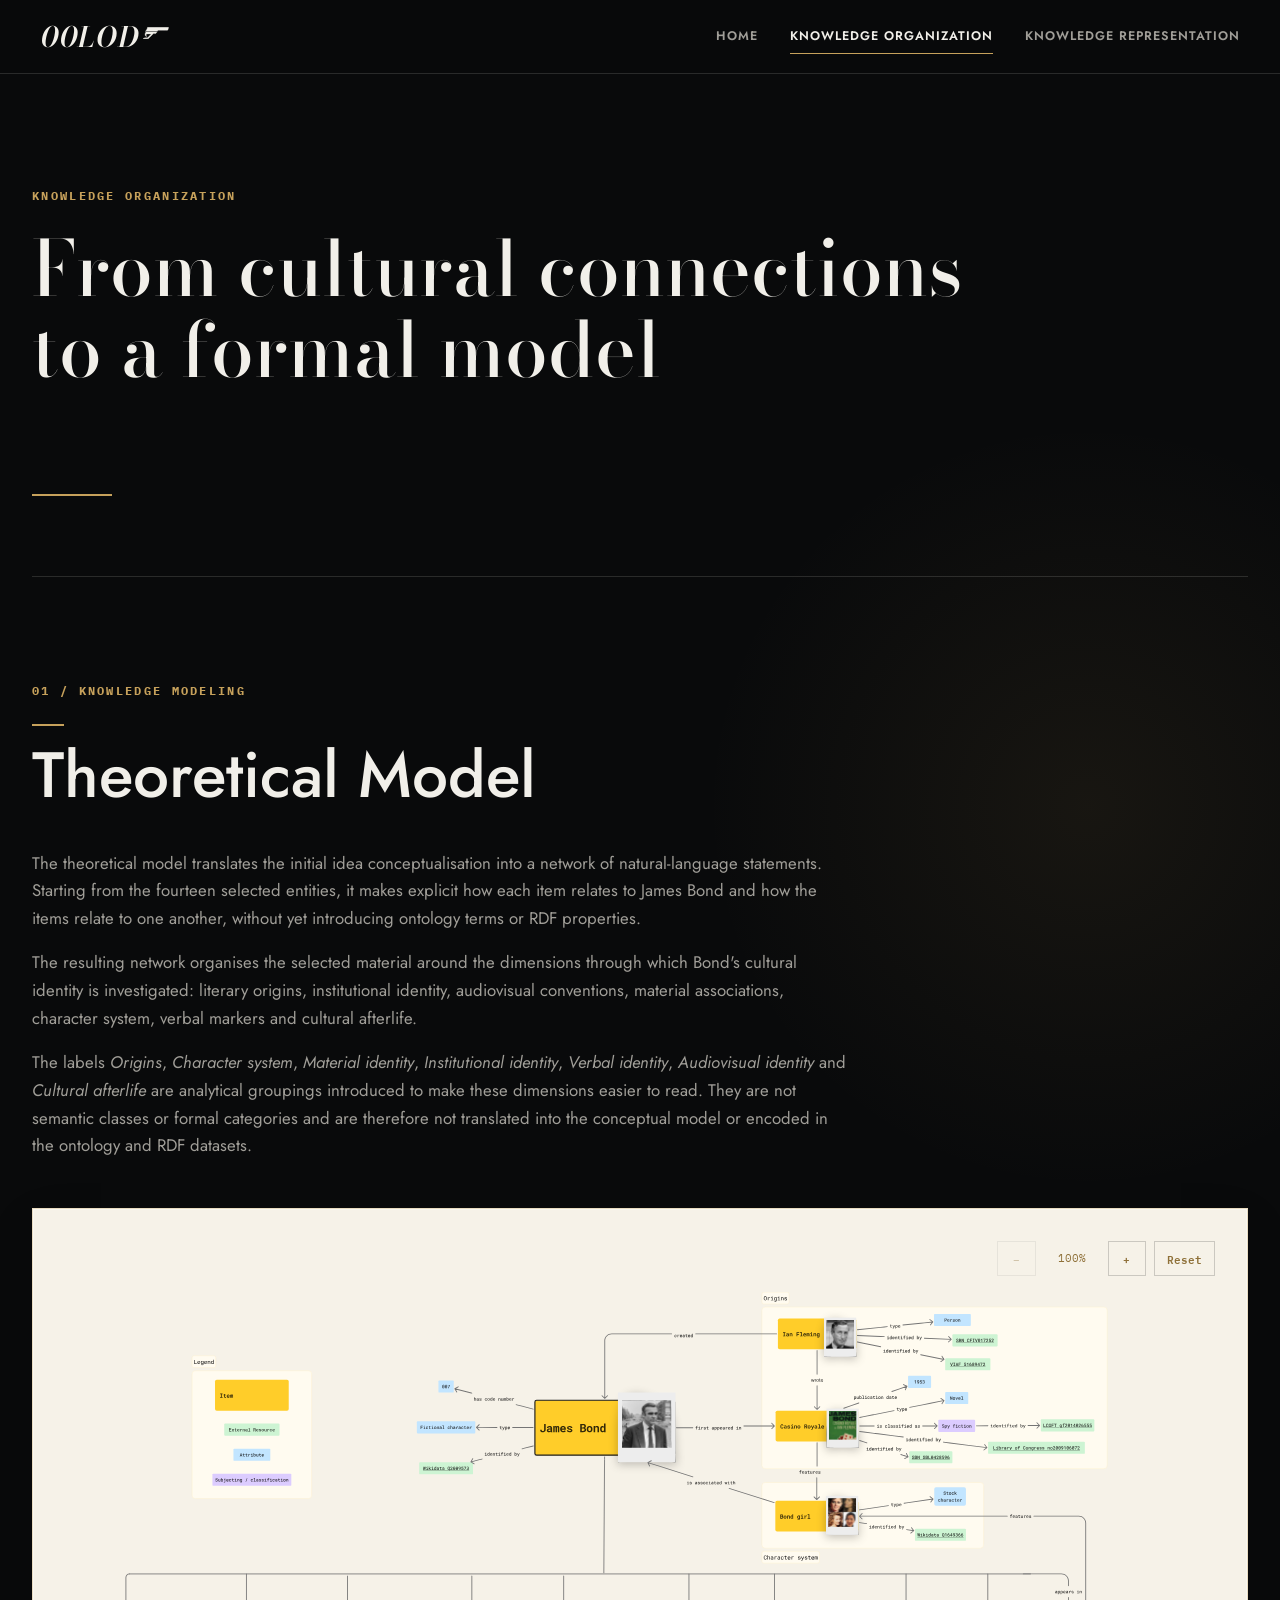
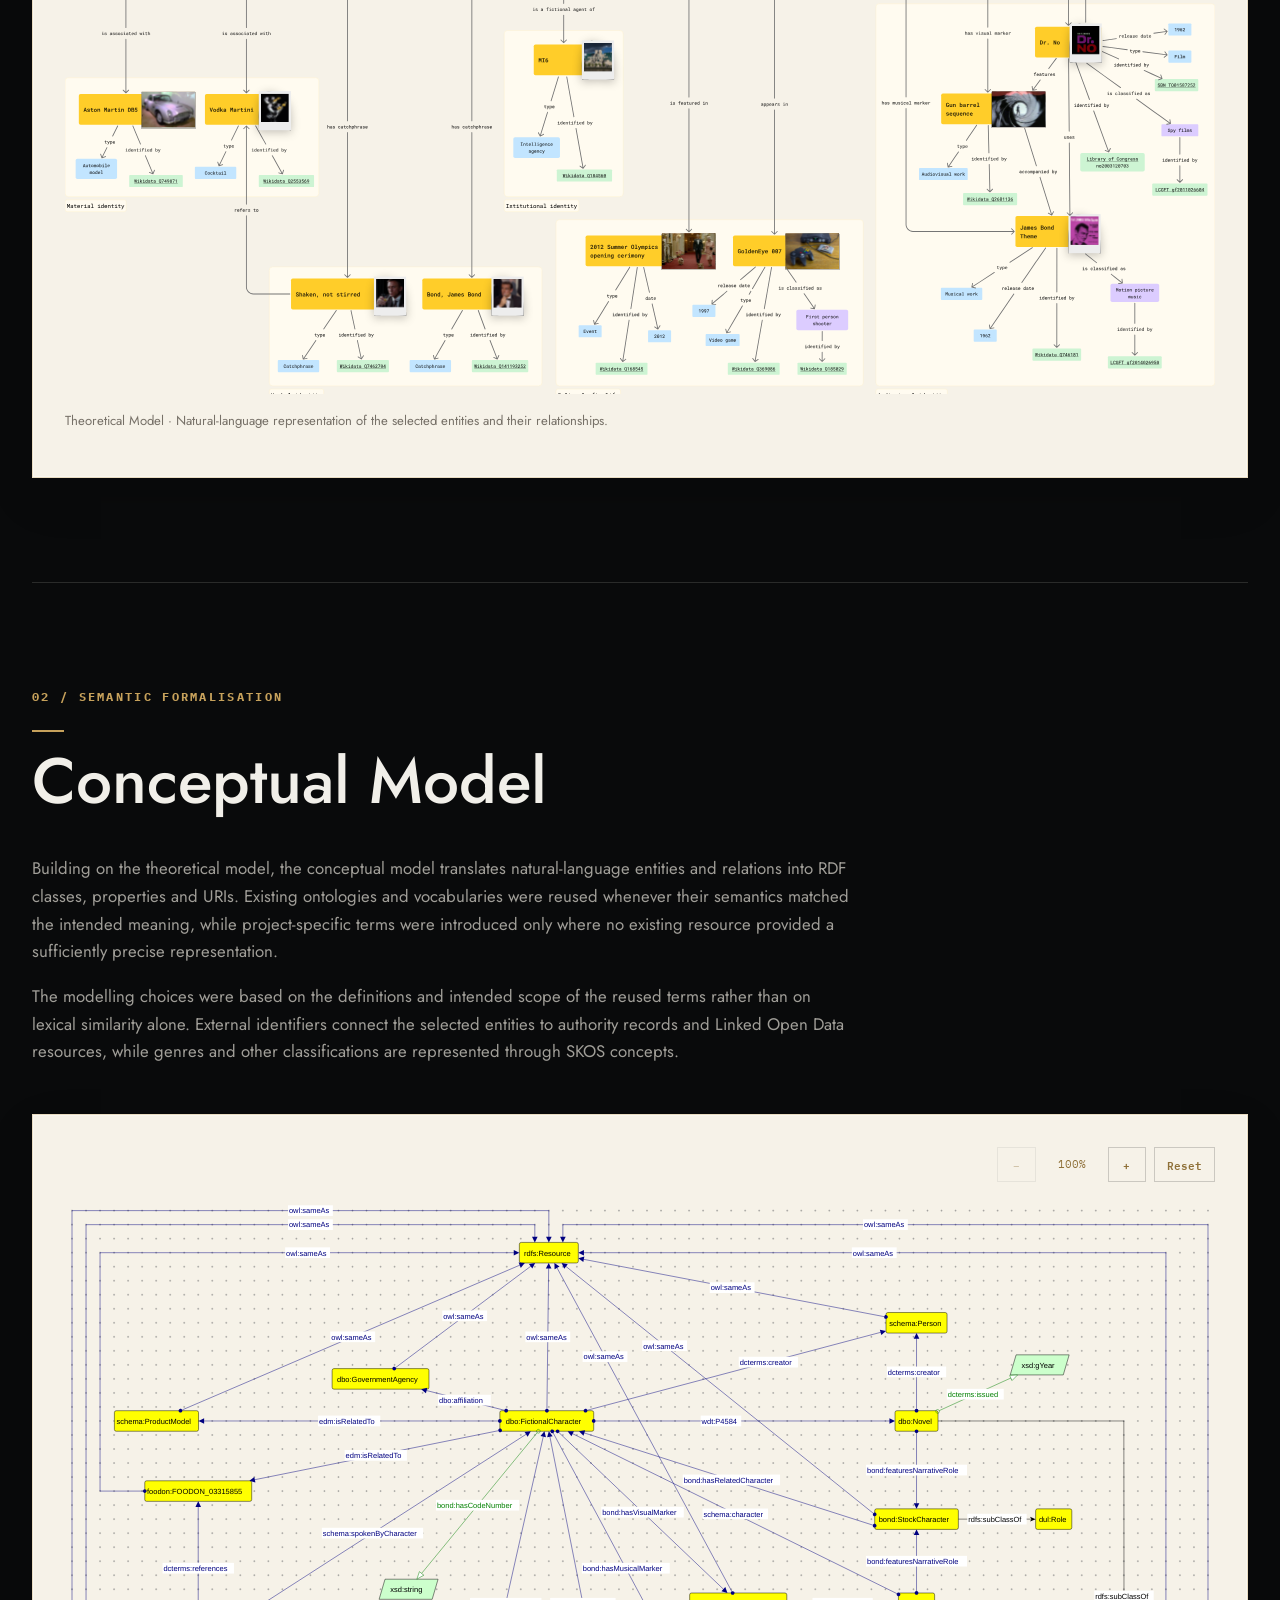
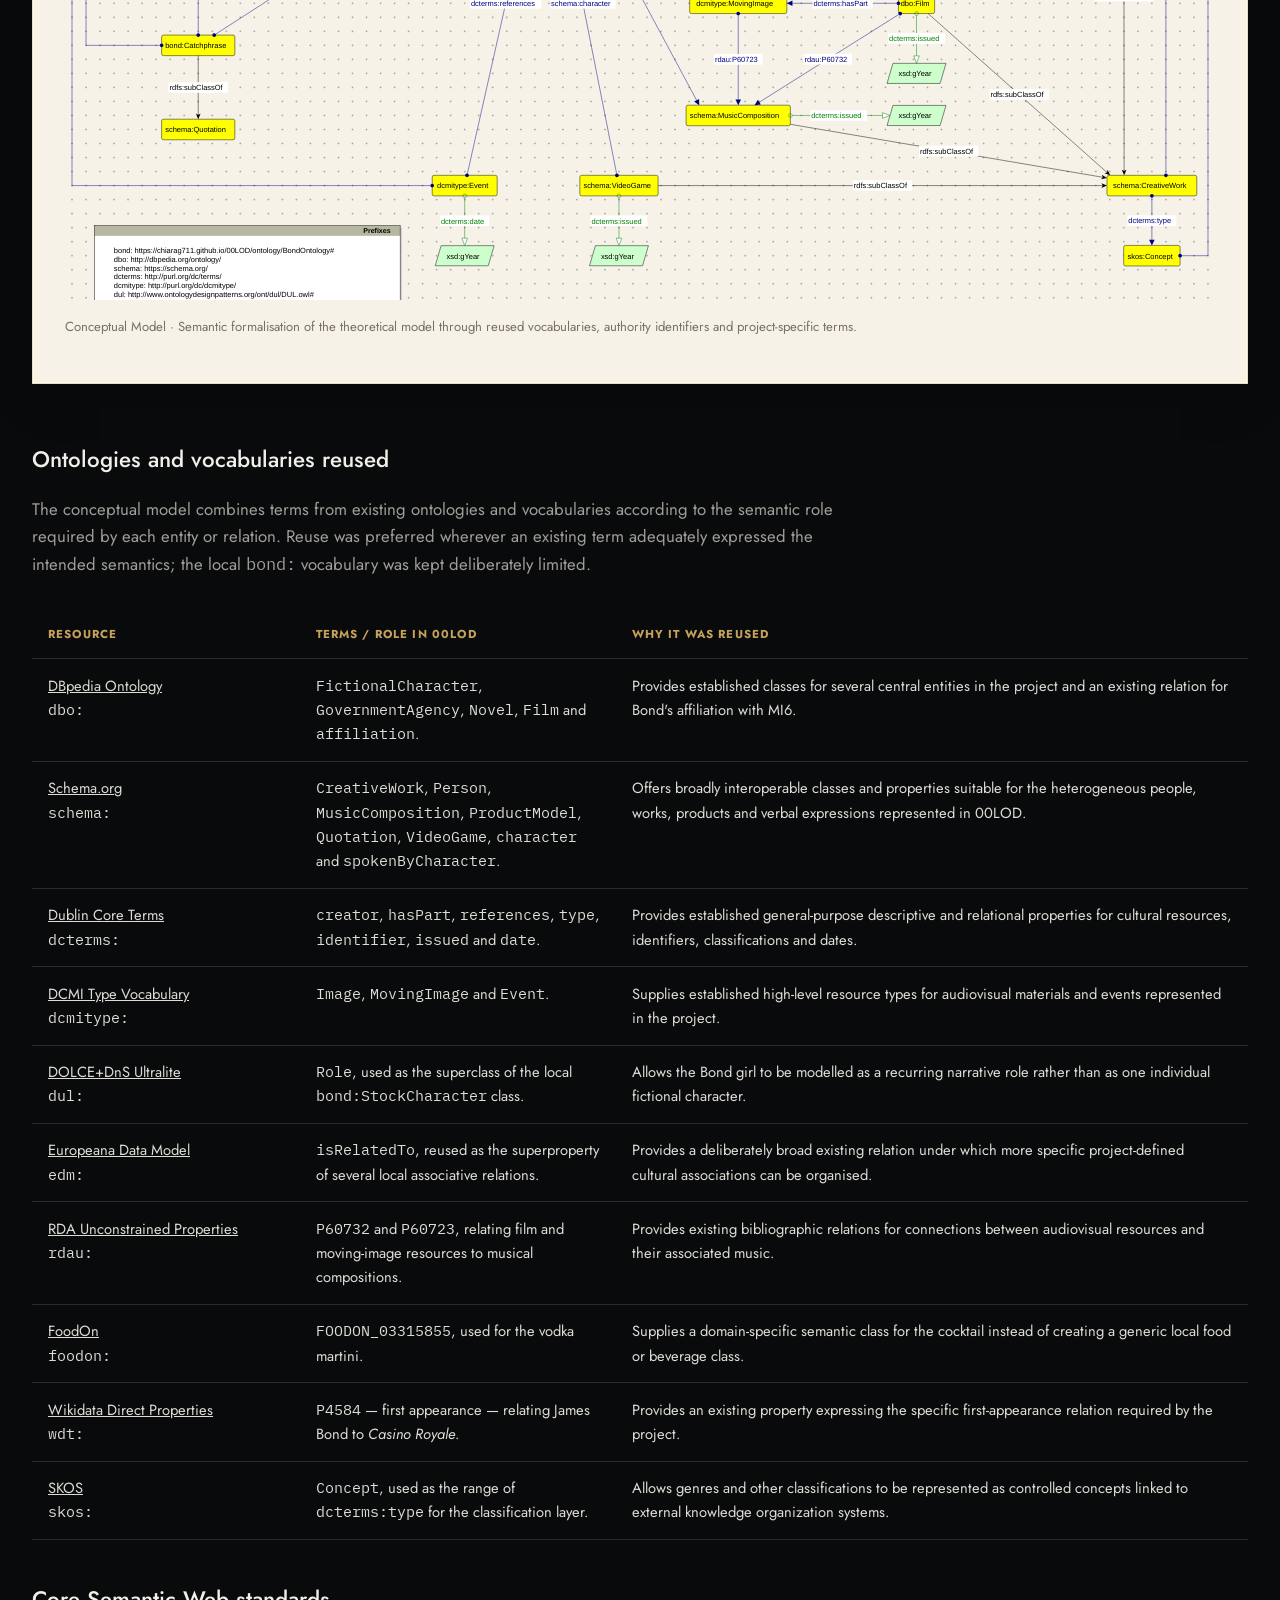
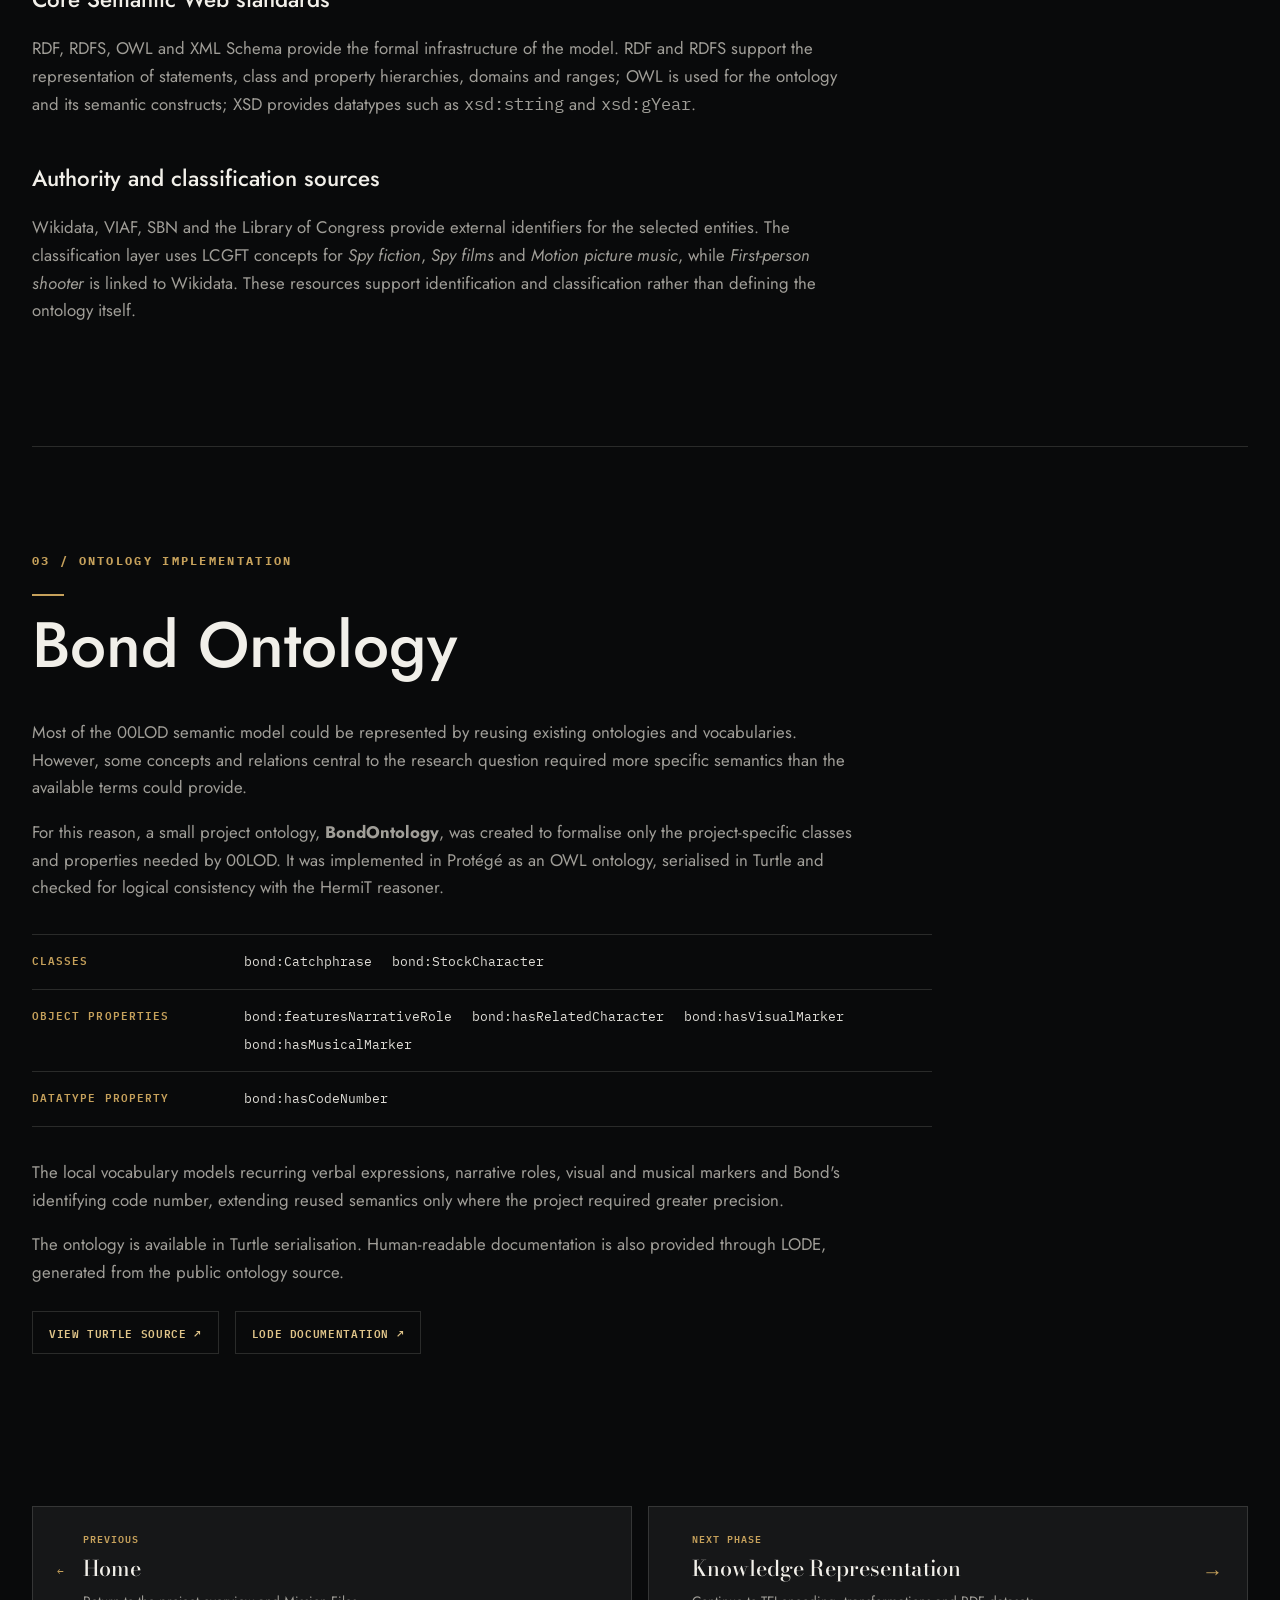
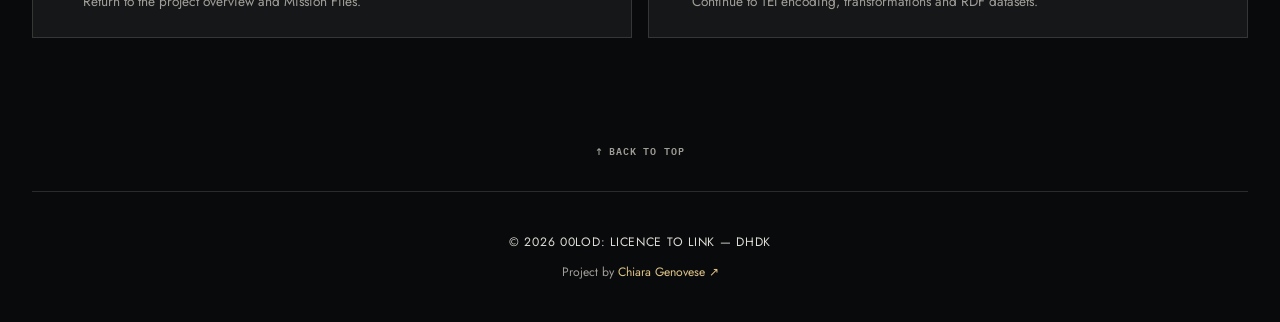
==== commit c5d87d23: "Added LODE documentation" ====
--- a/pages/knowledge-organization.html
+++ b/pages/knowledge-organization.html
@@ -75,7 +75,7 @@
                 translated into the conceptual model or encoded in the ontology and RDF datasets.
             </p>
 
-            <div class="visualisation visualisation-model model-viewer" data-model-viewer>
+            <div class="visualisation visualisation-model" data-model-viewer>
                 <div class="model-toolbar" aria-label="Theoretical model zoom controls">
                     <button type="button" data-model-zoom="out" aria-label="Zoom out">−</button>
                     <span class="model-zoom-value" data-zoom-value aria-live="polite">100%</span>
@@ -113,7 +113,7 @@
                 classifications are represented through SKOS concepts.
             </p>
 
-            <div class="visualisation visualisation-model model-viewer" data-model-viewer>
+            <div class="visualisation visualisation-model" data-model-viewer>
                 <div class="model-toolbar" aria-label="Conceptual model zoom controls">
                     <button type="button" data-model-zoom="out" aria-label="Zoom out">−</button>
                     <span class="model-zoom-value" data-zoom-value aria-live="polite">100%</span>
@@ -393,12 +393,9 @@
                 where the project required greater precision.
             </p>
 
-            <h3>Ontology access</h3>
-
-            <p>
-                The ontology is available in Turtle serialization. Human-readable documentation
-                will also be provided through LODE once the published ontology URI is publicly
-                accessible.
+            <p>
+                The ontology is available in Turtle serialisation. Human-readable documentation
+                is also provided through LODE, generated from the public ontology source.
             </p>
 
             <div class="ontology-actions">
@@ -406,13 +403,11 @@
                     View Turtle source ↗
                 </a>
 
-                <!--
-                Activate after publishing and testing the ontology with LODE:
-
-                <a href="PASTE_LODE_DOCUMENTATION_URL_HERE" target="_blank" rel="noopener">
+                <a href="https://lode.opencitations.net/extract?url=https%3A%2F%2Fraw.githubusercontent.com%2FChiarag711%2F00LOD%2Fmain%2Fontology%2FBondOntology.ttl&amp;read_as=owl"
+                target="_blank"
+                rel="noopener">
                     LODE documentation ↗
                 </a>
-                -->
             </div>
         </section>
 
--- a/assets/css/style.css
+++ b/assets/css/style.css
@@ -449,6 +449,16 @@
     margin-bottom: 1.5rem;
 }
 
+.section > p:not(.eyebrow) a {
+    text-underline-offset: 0.18em;
+
+    transition: color 0.2s ease;
+}
+
+.section > p:not(.eyebrow) a:hover {
+    color: var(--gold-light);
+}
+
 /* ---------------------------------
    Project brief
 ---------------------------------- */
@@ -1527,28 +1537,6 @@
     transform: translateX(-50%);
 }
 
-.idea-map img {
-    display: block;
-
-    width: 100%;
-    height: auto;
-
-    background: #f3eee3;
-
-    border: 1px solid rgba(198, 161, 91, 0.18);
-}
-
-.idea-map figcaption {
-    margin-top: 0.8rem;
-
-    color: var(--muted);
-
-    font-family: "IBM Plex Mono", Consolas, monospace;
-    font-size: 0.64rem;
-
-    letter-spacing: 0.04em;
-}
-
 
 /* ---------------------------------
    Continue exploring
@@ -2060,14 +2048,6 @@
 
     .html-preview {
         height: 560px;
-    }
-
-    .html-output summary {
-        grid-template-columns: 1fr auto;
-    }
-
-    .html-output summary span:last-of-type {
-        display: none;
     }
 }
 
